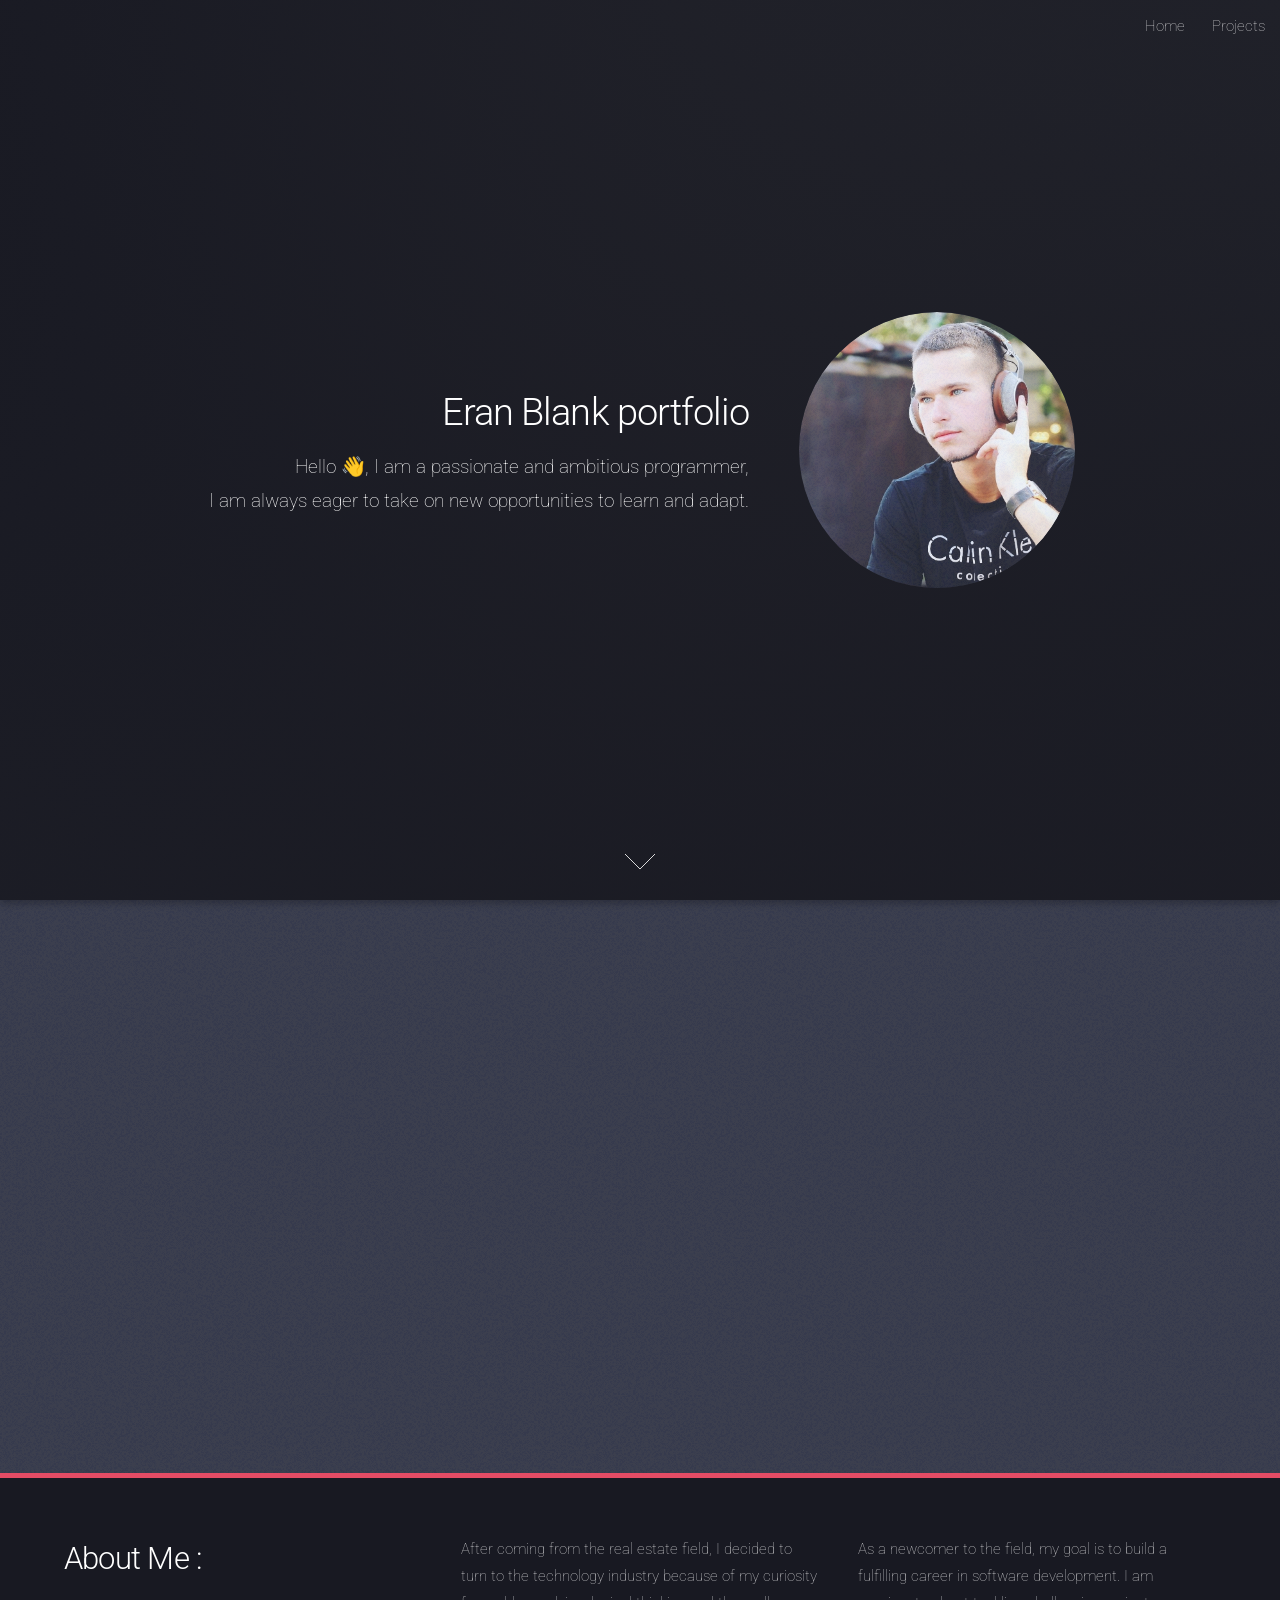
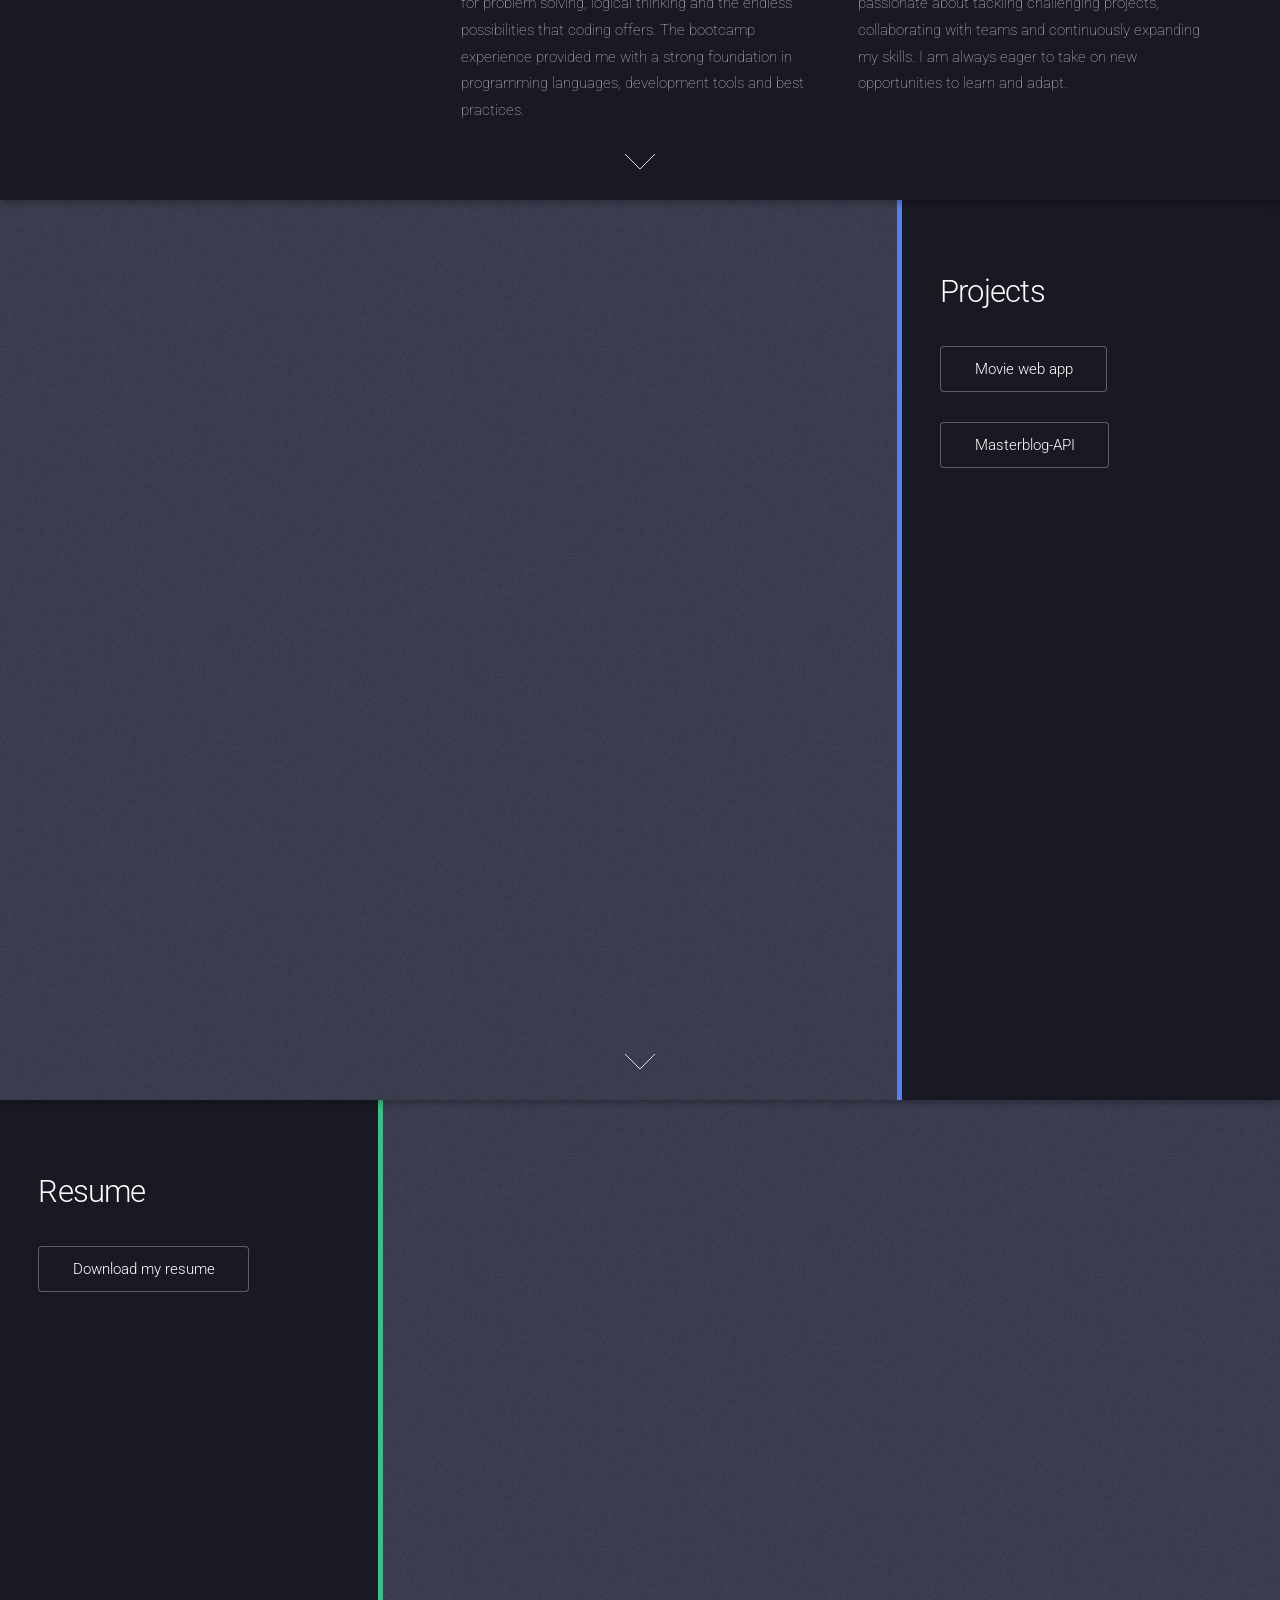
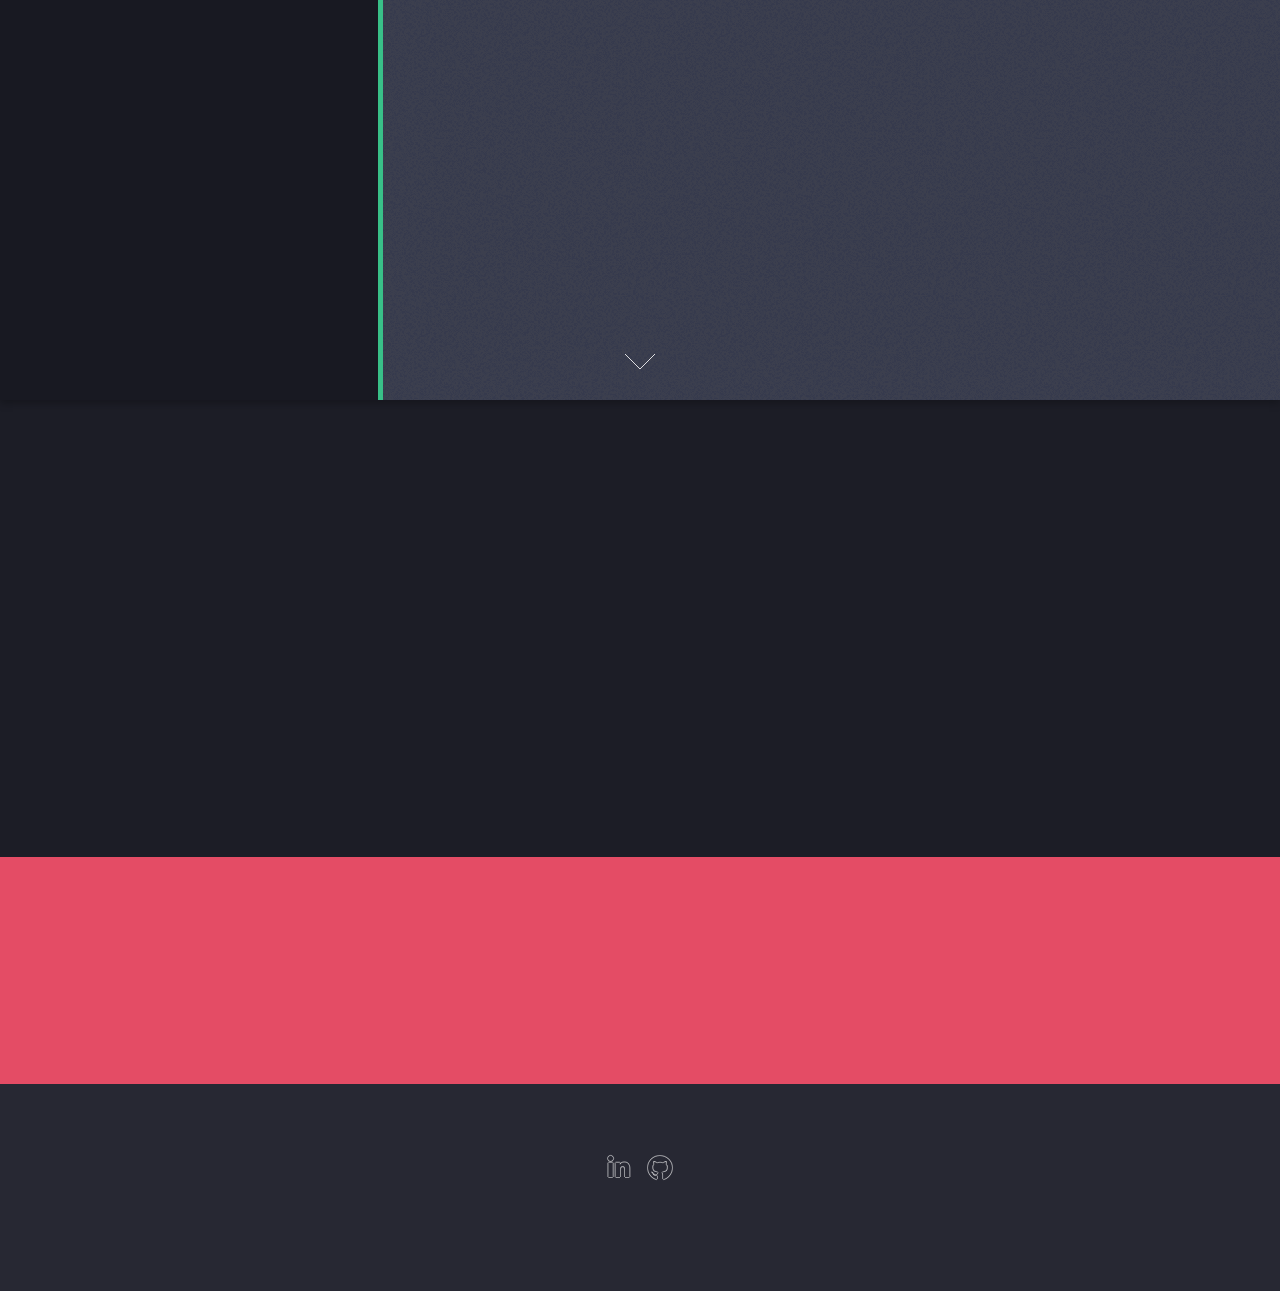
==== index.html @ afbcf6f0 "Update index.html" ====
<!DOCTYPE HTML>
<!--
	Landed by HTML5 UP
	html5up.net | @ajlkn
	Free for personal and commercial use under the CCA 3.0 license (html5up.net/license)
-->
<html>
	<head>
		<title>Eran blank portfolio</title>
		<meta charset="utf-8" />
		<meta name="viewport" content="width=device-width, initial-scale=1, user-scalable=no" />
		<link rel="stylesheet" href="assets/css/main.css" />
		<noscript><link rel="stylesheet" href="assets/css/noscript.css" /></noscript>
	</head>
	<body class="is-preload landing">
		<div id="page-wrapper">

			<!-- Header -->
				<header id="header">
					<nav id="nav">
						<ul>
							<li><a href="index.html">Home</a></li>
							<li>
								<a href="#">Projects</a>
								<ul>
									<li><a href="moviewebapp.html">Movie web app</a></li>
									<li><a href="masterblog-API.html">Masterblog-API</a></li>
								</ul>
							</li>
						</ul>
					</nav>
				</header>

			<!-- Banner -->
				<section id="banner">
					<div class="content">
						<header>
							<h2>Eran Blank portfolio</h2>
							<p>Hello 👋, I am a passionate and ambitious programmer,<br />
							 I am always eager to take on new opportunities to learn and adapt.</p>
						</header>
						<span class="image"><img src="images/pic01.jpg" alt="" /></span>
					</div>
					<a href="#one" class="goto-next scrolly">Next</a>
				</section>

			<!-- One -->
				<section id="one" class="spotlight style1 bottom">
					<span class="image fit main"><img src="images/pic02.jpg" alt="" /></span>
					<div class="content">
						<div class="container">
							<div class="row">
								<div class="col-4 col-12-medium">
									<header>
										<h2>About Me :</h2>
									</header>
								</div>
								<div class="col-4 col-12-medium">
									<p>After coming from the real estate field, I decided to turn to the technology industry because of my curiosity for problem solving, logical thinking and the endless possibilities that coding offers. The bootcamp experience provided me with a strong foundation in programming languages, development tools and best practices.</p>
								</div>
								<div class="col-4 col-12-medium">
									<p>As a newcomer to the field, my goal is to build a fulfilling career in software development. I am passionate about tackling challenging projects, collaborating with teams and continuously expanding my skills. I am always eager to take on new opportunities to learn and adapt.</p>
								</div>
							</div>
						</div>
					</div>
					<a href="#two" class="goto-next scrolly">Next</a>
				</section>

			<!-- Two -->
				<section id="two" class="spotlight style2 right">
					<span class="image fit main"><img src="images/pic03.jpg" alt="" /></span>
					<div class="content">
						<header>
							<h2>Projects</h2>
						</header>
						<ul class="actions">
							<li><a href="moviewebapp.html" class="button">Movie web app</a></li>
						</ul>
						<ul class="actions">
							<li><a href="masterblog-API.html" class="button">Masterblog-API</a></li>
						</ul>
					</div>
					<a href="#three" class="goto-next scrolly">Next</a>
				</section>

			<!-- Three -->
				<section id="three" class="spotlight style3 left">
					<span class="image fit main bottom"><img src="images/pic04.jpg" alt="" /></span>
					<div class="content">
						<header>
							<h2>Resume</h2>
						</header>
						<ul class="actions">
							<li><a href="backend_developer_resume.pdf" download="backend_developer_resume.pdf" class="button">Download my resume</a></li>
						</ul>
					</div>
					<a href="#four" class="goto-next scrolly">Next</a>
				</section>

			<!-- Four -->
				<section id="four" class="wrapper style1 special fade-up">
					<div class="container">
						<header class="major">
							<h2>Technologies & Tools</h2>
						</header>
						<div class="box alt">
							<div class="row gtr-uniform">
								<section class="col-4 col-6-medium col-12-xsmall">
									<span class="fa-brands fa-python fa-2xl"></span>
									<h3>Python</h3>
								</section>
								<section class="col-4 col-6-medium col-12-xsmall">
									<span class="fa-brands fa-html5 fa-2xl"></span>
									<h3>Html</h3>
								</section>
								<section class="col-4 col-6-medium col-12-xsmall">
									<span class="fa-brands fa-css3-alt fa-2xl"></span>
									<h3>Css</h3>
								</section>
								<section class="col-4 col-6-medium col-12-xsmall">
									<span class="fa-brands fa-square-js fa-2xl"></span>
									<h3>Java script</h3>
								</section>
								<section class="col-4 col-6-medium col-12-xsmall">
									<span class="fa-solid fa-database fa-2xl"></span>
									<h3>Sql</h3>
								</section>
								<section class="col-4 col-6-medium col-12-xsmall">
									<span class="fa-brands fa-github fa-2xl"></span>
									<h3>Version Control with Git</h3>
								</section>
							</div>
						</div>
					</div>
				</section>

			<!-- Five -->
				<section id="five" class="wrapper style2 special fade">
					<div class="container">
						<header>
							<h2>Education</h2>
							<p>Masterschool bootcamp: (January 2023 - November 2023) Software engineering course</p>
						</header>
					</div>
				</section>
			<footer id="footer">
					<ul class="icons">
						<li><a href="https://www.linkedin.com/in/eran-blank-50a998297/" class="icon brands alt fa-linkedin-in"><span class="label">LinkedIn</span></a></li>
						<li><a href="https://github.com/Eran533" class="icon brands alt fa-github"><span class="label">GitHub</span></a></li>
						</ul>
				</footer>
		</div>

		<!-- Scripts -->
			<script src="assets/js/jquery.min.js"></script>
			<script src="assets/js/jquery.scrolly.min.js"></script>
			<script src="assets/js/jquery.dropotron.min.js"></script>
			<script src="assets/js/jquery.scrollex.min.js"></script>
			<script src="assets/js/browser.min.js"></script>
			<script src="assets/js/breakpoints.min.js"></script>
			<script src="assets/js/util.js"></script>
			<script src="assets/js/main.js"></script>
			<script src="https://kit.fontawesome.com/e874866c00.js" crossorigin="anonymous"></script>
	</body>
</html>
---- assets/css/main.css ----
@import url("fontawesome-all.min.css");
@import url("https://fonts.googleapis.com/css?family=Roboto:100,300,100italic,300italic");

/*
	Landed by HTML5 UP
	html5up.net | @ajlkn
	Free for personal and commercial use under the CCA 3.0 license (html5up.net/license)
*/

html, body, div, span, applet, object,
iframe, h1, h2, h3, h4, h5, h6, p, blockquote,
pre, a, abbr, acronym, address, big, cite,
code, del, dfn, em, img, ins, kbd, q, s, samp,
small, strike, strong, sub, sup, tt, var, b,
u, i, center, dl, dt, dd, ol, ul, li, fieldset,
form, label, legend, table, caption, tbody,
tfoot, thead, tr, th, td, article, aside,
canvas, details, embed, figure, figcaption,
footer, header, hgroup, menu, nav, output, ruby,
section, summary, time, mark, audio, video {
	margin: 0;
	padding: 0;
	border: 0;
	font-size: 100%;
	font: inherit;
	vertical-align: baseline;}

article, aside, details, figcaption, figure,
footer, header, hgroup, menu, nav, section {
	display: block;}

body {
	line-height: 1;
}

ol, ul {
	list-style: none;
}

blockquote, q {
	quotes: none;
}

	blockquote:before, blockquote:after, q:before, q:after {
		content: '';
		content: none;
	}

table {
	border-collapse: collapse;
	border-spacing: 0;
}

body {
	-webkit-text-size-adjust: none;
}

mark {
	background-color: transparent;
	color: inherit;
}

input::-moz-focus-inner {
	border: 0;
	padding: 0;
}

input, select, textarea {
	-moz-appearance: none;
	-webkit-appearance: none;
	-ms-appearance: none;
	appearance: none;
}

/* Basic */

	html {
		box-sizing: border-box;
	}

	*, *:before, *:after {
		box-sizing: inherit;
	}

	html, body {
		background: #1c1d26;
	}

	body.is-preload *, body.is-preload *:before, body.is-preload *:after {
		-moz-animation: none !important;
		-webkit-animation: none !important;
		-ms-animation: none !important;
		animation: none !important;
		-moz-transition: none !important;
		-webkit-transition: none !important;
		-ms-transition: none !important;
		transition: none !important;
	}

	body, input, select, textarea {
		color: rgba(255, 255, 255, 0.75);
		font-family: "Roboto", Helvetica, sans-serif;
		font-size: 15pt;
		font-weight: 100;
		line-height: 1.75em;
	}

	a {
		-moz-transition: border-color 0.2s ease-in-out, color 0.2s ease-in-out;
		-webkit-transition: border-color 0.2s ease-in-out, color 0.2s ease-in-out;
		-ms-transition: border-color 0.2s ease-in-out, color 0.2s ease-in-out;
		transition: border-color 0.2s ease-in-out, color 0.2s ease-in-out;
		border-bottom: dotted 1px;
		color: #e44c65;
		text-decoration: none;
	}

		a:hover {
			color: #e44c65 !important;
			border-bottom-color: transparent;
		}

	strong, b {
		color: #ffffff;
		font-weight: 300;
	}

	em, i {
		font-style: italic;
	}

	p {
		margin: 0 0 2em 0;
	}

	h1, h2, h3, h4, h5, h6 {
		color: #ffffff;
		font-weight: 300;
		line-height: 1em;
		margin: 0 0 1em 0;
	}

		h1 a, h2 a, h3 a, h4 a, h5 a, h6 a {
			color: inherit;
			border: 0;
		}

	h2 {
		font-size: 2em;
		line-height: 1.5em;
		letter-spacing: -0.025em;
	}

	h3 {
		font-size: 1.35em;
		line-height: 1.5em;
	}

	h4 {
		font-size: 1.1em;
		line-height: 1.5em;
	}

	h5 {
		font-size: 0.9em;
		line-height: 1.5em;
	}

	h6 {
		font-size: 0.7em;
		line-height: 1.5em;
	}

	sub {
		font-size: 0.8em;
		position: relative;
		top: 0.5em;
	}

	sup {
		font-size: 0.8em;
		position: relative;
		top: -0.5em;
	}

	hr {
		border: 0;
		border-bottom: solid 1px rgba(255, 255, 255, 0.3);
		margin: 3em 0;
	}

		hr.major {
			margin: 4em 0;
		}

	blockquote {
		border-left: solid 4px rgba(255, 255, 255, 0.3);
		font-style: italic;
		margin: 0 0 2em 0;
		padding: 0.5em 0 0.5em 2em;
	}

	code {
		background: rgba(255, 255, 255, 0.075);
		border-radius: 4px;
		font-family: "Courier New", monospace;
		font-size: 0.9em;
		margin: 0 0.25em;
		padding: 0.25em 0.65em;
	}

	pre {
		-webkit-overflow-scrolling: touch;
		font-family: "Courier New", monospace;
		font-size: 0.9em;
		margin: 0 0 2em 0;
	}

		pre code {
			display: block;
			line-height: 1.75em;
			padding: 1em 1.5em;
			overflow-x: auto;
		}

	.align-left {
		text-align: left;
	}

	.align-center {
		text-align: center;
	}

	.align-right {
		text-align: right;
	}

/* Loader */

	@-moz-keyframes spinner-show {
		0% {
			opacity: 0;
		}

		100% {
			opacity: 1;
		}
	}

	@-webkit-keyframes spinner-show {
		0% {
			opacity: 0;
		}

		100% {
			opacity: 1;
		}
	}

	@-ms-keyframes spinner-show {
		0% {
			opacity: 0;
		}

		100% {
			opacity: 1;
		}
	}

	@keyframes spinner-show {
		0% {
			opacity: 0;
		}

		100% {
			opacity: 1;
		}
	}

	@-moz-keyframes spinner-hide {
		0% {
			color: rgba(255, 255, 255, 0.15);
			z-index: 100001;
			-moz-transform: scale(1) rotate(0deg);
			-webkit-transform: scale(1) rotate(0deg);
			-ms-transform: scale(1) rotate(0deg);
			transform: scale(1) rotate(0deg);
		}

		99% {
			color: #1c1d26;
			z-index: 100001;
			-moz-transform: scale(0.5) rotate(360deg);
			-webkit-transform: scale(0.5) rotate(360deg);
			-ms-transform: scale(0.5) rotate(360deg);
			transform: scale(0.5) rotate(360deg);
		}

		100% {
			color: #1c1d26;
			z-index: -1;
			-moz-transform: scale(0.5) rotate(360deg);
			-webkit-transform: scale(0.5) rotate(360deg);
			-ms-transform: scale(0.5) rotate(360deg);
			transform: scale(0.5) rotate(360deg);
		}
	}

	@-webkit-keyframes spinner-hide {
		0% {
			color: rgba(255, 255, 255, 0.15);
			z-index: 100001;
			-moz-transform: scale(1) rotate(0deg);
			-webkit-transform: scale(1) rotate(0deg);
			-ms-transform: scale(1) rotate(0deg);
			transform: scale(1) rotate(0deg);
		}

		99% {
			color: #1c1d26;
			z-index: 100001;
			-moz-transform: scale(0.5) rotate(360deg);
			-webkit-transform: scale(0.5) rotate(360deg);
			-ms-transform: scale(0.5) rotate(360deg);
			transform: scale(0.5) rotate(360deg);
		}

		100% {
			color: #1c1d26;
			z-index: -1;
			-moz-transform: scale(0.5) rotate(360deg);
			-webkit-transform: scale(0.5) rotate(360deg);
			-ms-transform: scale(0.5) rotate(360deg);
			transform: scale(0.5) rotate(360deg);
		}
	}

	@-ms-keyframes spinner-hide {
		0% {
			color: rgba(255, 255, 255, 0.15);
			z-index: 100001;
			-moz-transform: scale(1) rotate(0deg);
			-webkit-transform: scale(1) rotate(0deg);
			-ms-transform: scale(1) rotate(0deg);
			transform: scale(1) rotate(0deg);
		}

		99% {
			color: #1c1d26;
			z-index: 100001;
			-moz-transform: scale(0.5) rotate(360deg);
			-webkit-transform: scale(0.5) rotate(360deg);
			-ms-transform: scale(0.5) rotate(360deg);
			transform: scale(0.5) rotate(360deg);
		}

		100% {
			color: #1c1d26;
			z-index: -1;
			-moz-transform: scale(0.5) rotate(360deg);
			-webkit-transform: scale(0.5) rotate(360deg);
			-ms-transform: scale(0.5) rotate(360deg);
			transform: scale(0.5) rotate(360deg);
		}
	}

	@keyframes spinner-hide {
		0% {
			color: rgba(255, 255, 255, 0.15);
			z-index: 100001;
			-moz-transform: scale(1) rotate(0deg);
			-webkit-transform: scale(1) rotate(0deg);
			-ms-transform: scale(1) rotate(0deg);
			transform: scale(1) rotate(0deg);
		}

		99% {
			color: #1c1d26;
			z-index: 100001;
			-moz-transform: scale(0.5) rotate(360deg);
			-webkit-transform: scale(0.5) rotate(360deg);
			-ms-transform: scale(0.5) rotate(360deg);
			transform: scale(0.5) rotate(360deg);
		}

		100% {
			color: #1c1d26;
			z-index: -1;
			-moz-transform: scale(0.5) rotate(360deg);
			-webkit-transform: scale(0.5) rotate(360deg);
			-ms-transform: scale(0.5) rotate(360deg);
			transform: scale(0.5) rotate(360deg);
		}
	}

	@-moz-keyframes spinner-rotate {
		0% {
			-moz-transform: scale(1) rotate(0deg);
			-webkit-transform: scale(1) rotate(0deg);
			-ms-transform: scale(1) rotate(0deg);
			transform: scale(1) rotate(0deg);
		}

		100% {
			-moz-transform: scale(1) rotate(360deg);
			-webkit-transform: scale(1) rotate(360deg);
			-ms-transform: scale(1) rotate(360deg);
			transform: scale(1) rotate(360deg);
		}
	}

	@-webkit-keyframes spinner-rotate {
		0% {
			-moz-transform: scale(1) rotate(0deg);
			-webkit-transform: scale(1) rotate(0deg);
			-ms-transform: scale(1) rotate(0deg);
			transform: scale(1) rotate(0deg);
		}

		100% {
			-moz-transform: scale(1) rotate(360deg);
			-webkit-transform: scale(1) rotate(360deg);
			-ms-transform: scale(1) rotate(360deg);
			transform: scale(1) rotate(360deg);
		}
	}

	@-ms-keyframes spinner-rotate {
		0% {
			-moz-transform: scale(1) rotate(0deg);
			-webkit-transform: scale(1) rotate(0deg);
			-ms-transform: scale(1) rotate(0deg);
			transform: scale(1) rotate(0deg);
		}

		100% {
			-moz-transform: scale(1) rotate(360deg);
			-webkit-transform: scale(1) rotate(360deg);
			-ms-transform: scale(1) rotate(360deg);
			transform: scale(1) rotate(360deg);
		}
	}

	@keyframes spinner-rotate {
		0% {
			-moz-transform: scale(1) rotate(0deg);
			-webkit-transform: scale(1) rotate(0deg);
			-ms-transform: scale(1) rotate(0deg);
			transform: scale(1) rotate(0deg);
		}

		100% {
			-moz-transform: scale(1) rotate(360deg);
			-webkit-transform: scale(1) rotate(360deg);
			-ms-transform: scale(1) rotate(360deg);
			transform: scale(1) rotate(360deg);
		}
	}

	@-moz-keyframes overlay-hide {
		0% {
			opacity: 1;
			z-index: 100000;
		}

		15% {
			opacity: 1;
			z-index: 100000;
		}

		99% {
			opacity: 0;
			z-index: 100000;
		}

		100% {
			opacity: 0;
			z-index: -1;
		}
	}

	@-webkit-keyframes overlay-hide {
		0% {
			opacity: 1;
			z-index: 100000;
		}

		15% {
			opacity: 1;
			z-index: 100000;
		}

		99% {
			opacity: 0;
			z-index: 100000;
		}

		100% {
			opacity: 0;
			z-index: -1;
		}
	}

	@-ms-keyframes overlay-hide {
		0% {
			opacity: 1;
			z-index: 100000;
		}

		15% {
			opacity: 1;
			z-index: 100000;
		}

		99% {
			opacity: 0;
			z-index: 100000;
		}

		100% {
			opacity: 0;
			z-index: -1;
		}
	}

	@keyframes overlay-hide {
		0% {
			opacity: 1;
			z-index: 100000;
		}

		15% {
			opacity: 1;
			z-index: 100000;
		}

		99% {
			opacity: 0;
			z-index: 100000;
		}

		100% {
			opacity: 0;
			z-index: -1;
		}
	}

	body.landing {
		text-decoration: none;
	}

		body.landing:before {
			-moz-osx-font-smoothing: grayscale;
			-webkit-font-smoothing: antialiased;
			display: inline-block;
			font-style: normal;
			font-variant: normal;
			text-rendering: auto;
			line-height: 1;
			text-transform: none !important;
			font-family: 'Font Awesome 5 Free';
			font-weight: 900;
		}

		body.landing:before {
			-moz-animation: spinner-show 1.5s 1 0.25s ease forwards, spinner-hide 0.25s ease-in-out forwards !important;
			-webkit-animation: spinner-show 1.5s 1 0.25s ease forwards, spinner-hide 0.25s ease-in-out forwards !important;
			-ms-animation: spinner-show 1.5s 1 0.25s ease forwards, spinner-hide 0.25s ease-in-out forwards !important;
			animation: spinner-show 1.5s 1 0.25s ease forwards, spinner-hide 0.25s ease-in-out forwards !important;
			-moz-transform-origin: 50% 50%;
			-webkit-transform-origin: 50% 50%;
			-ms-transform-origin: 50% 50%;
			transform-origin: 50% 50%;
			color: rgba(255, 255, 255, 0.15);
			content: '\f1ce';
			cursor: default;
			display: block;
			font-size: 2em;
			height: 2em;
			left: 50%;
			line-height: 2em;
			margin: -1em 0 0 -1em;
			opacity: 0;
			position: fixed;
			text-align: center;
			top: 50%;
			width: 2em;
			z-index: -1;
		}

		body.landing:after {
			-moz-animation: overlay-hide 1.5s ease-in forwards !important;
			-webkit-animation: overlay-hide 1.5s ease-in forwards !important;
			-ms-animation: overlay-hide 1.5s ease-in forwards !important;
			animation: overlay-hide 1.5s ease-in forwards !important;
			background: #1c1d26;
			content: '';
			display: block;
			height: 100%;
			left: 0;
			opacity: 0;
			position: fixed;
			top: 0;
			width: 100%;
			z-index: -1;
		}

		body.landing.is-preload:before {
			-moz-animation: spinner-show 1.5s 1 0.25s ease forwards, spinner-rotate 0.75s infinite linear !important;
			-webkit-animation: spinner-show 1.5s 1 0.25s ease forwards, spinner-rotate 0.75s infinite linear !important;
			-ms-animation: spinner-show 1.5s 1 0.25s ease forwards, spinner-rotate 0.75s infinite linear !important;
			animation: spinner-show 1.5s 1 0.25s ease forwards, spinner-rotate 0.75s infinite linear !important;
			z-index: 100001;
		}

		body.landing.is-preload:after {
			-moz-animation: none !important;
			-webkit-animation: none !important;
			-ms-animation: none !important;
			animation: none !important;
			opacity: 1;
			z-index: 100000;
		}

	@media (-webkit-min-device-pixel-ratio: 2) {

		body.landing:before {
			line-height: 2.025em;
		}

	}

/* Container */

	.container {
		margin: 0 auto;
		max-width: calc(100% - 4em);
		width: 70em;
	}

		.container.xsmall {
			width: 17.5em;
		}

		.container.small {
			width: 35em;
		}

		.container.medium {
			width: 52.5em;
		}

		.container.large {
			width: 87.5em;
		}

		.container.xlarge {
			width: 105em;
		}

		.container.max {
			width: 100%;
		}

		@media screen and (max-width: 1280px) {

			.container {
				width: 90%;
				max-width: 100%;
			}

		}

		@media screen and (max-width: 980px) {

			.container {
				width: 100% !important;
			}

		}

/* Row */

	.row {
		display: flex;
		flex-wrap: wrap;
		box-sizing: border-box;
		align-items: stretch;
	}

		.row > * {
			box-sizing: border-box;
		}

		.row.gtr-uniform > * > :last-child {
			margin-bottom: 0;
		}

		.row.aln-left {
			justify-content: flex-start;
		}

		.row.aln-center {
			justify-content: center;
		}

		.row.aln-right {
			justify-content: flex-end;
		}

		.row.aln-top {
			align-items: flex-start;
		}

		.row.aln-middle {
			align-items: center;
		}

		.row.aln-bottom {
			align-items: flex-end;
		}

		.row > .imp {
			order: -1;
		}

		.row > .col-1 {
			width: 8.33333%;
		}

		.row > .off-1 {
			margin-left: 8.33333%;
		}

		.row > .col-2 {
			width: 16.66667%;
		}

		.row > .off-2 {
			margin-left: 16.66667%;
		}

		.row > .col-3 {
			width: 25%;
		}

		.row > .off-3 {
			margin-left: 25%;
		}

		.row > .col-4 {
			width: 33.33333%;
		}

		.row > .off-4 {
			margin-left: 33.33333%;
		}

		.row > .col-5 {
			width: 41.66667%;
		}

		.row > .off-5 {
			margin-left: 41.66667%;
		}

		.row > .col-6 {
			width: 50%;
		}

		.row > .off-6 {
			margin-left: 50%;
		}

		.row > .col-7 {
			width: 58.33333%;
		}

		.row > .off-7 {
			margin-left: 58.33333%;
		}

		.row > .col-8 {
			width: 66.66667%;
		}

		.row > .off-8 {
			margin-left: 66.66667%;
		}

		.row > .col-9 {
			width: 75%;
		}

		.row > .off-9 {
			margin-left: 75%;
		}

		.row > .col-10 {
			width: 83.33333%;
		}

		.row > .off-10 {
			margin-left: 83.33333%;
		}

		.row > .col-11 {
			width: 91.66667%;
		}

		.row > .off-11 {
			margin-left: 91.66667%;
		}

		.row > .col-12 {
			width: 100%;
		}

		.row > .off-12 {
			margin-left: 100%;
		}

		.row.gtr-0 {
			margin-top: 0;
			margin-left: 0em;
		}

			.row.gtr-0 > * {
				padding: 0 0 0 0em;
			}

			.row.gtr-0.gtr-uniform {
				margin-top: 0em;
			}

				.row.gtr-0.gtr-uniform > * {
					padding-top: 0em;
				}

		.row.gtr-25 {
			margin-top: 0;
			margin-left: -0.625em;
		}

			.row.gtr-25 > * {
				padding: 0 0 0 0.625em;
			}

			.row.gtr-25.gtr-uniform {
				margin-top: -0.625em;
			}

				.row.gtr-25.gtr-uniform > * {
					padding-top: 0.625em;
				}

		.row.gtr-50 {
			margin-top: 0;
			margin-left: -1.25em;
		}

			.row.gtr-50 > * {
				padding: 0 0 0 1.25em;
			}

			.row.gtr-50.gtr-uniform {
				margin-top: -1.25em;
			}

				.row.gtr-50.gtr-uniform > * {
					padding-top: 1.25em;
				}

		.row {
			margin-top: 0;
			margin-left: -2.5em;
		}

			.row > * {
				padding: 0 0 0 2.5em;
			}

			.row.gtr-uniform {
				margin-top: -2.5em;
			}

				.row.gtr-uniform > * {
					padding-top: 2.5em;
				}

		.row.gtr-150 {
			margin-top: 0;
			margin-left: -3.75em;
		}

			.row.gtr-150 > * {
				padding: 0 0 0 3.75em;
			}

			.row.gtr-150.gtr-uniform {
				margin-top: -3.75em;
			}

				.row.gtr-150.gtr-uniform > * {
					padding-top: 3.75em;
				}

		.row.gtr-200 {
			margin-top: 0;
			margin-left: -5em;
		}

			.row.gtr-200 > * {
				padding: 0 0 0 5em;
			}

			.row.gtr-200.gtr-uniform {
				margin-top: -5em;
			}

				.row.gtr-200.gtr-uniform > * {
					padding-top: 5em;
				}

		@media screen and (max-width: 1680px) {

			.row {
				display: flex;
				flex-wrap: wrap;
				box-sizing: border-box;
				align-items: stretch;
			}

				.row > * {
					box-sizing: border-box;
				}

				.row.gtr-uniform > * > :last-child {
					margin-bottom: 0;
				}

				.row.aln-left {
					justify-content: flex-start;
				}

				.row.aln-center {
					justify-content: center;
				}

				.row.aln-right {
					justify-content: flex-end;
				}

				.row.aln-top {
					align-items: flex-start;
				}

				.row.aln-middle {
					align-items: center;
				}

				.row.aln-bottom {
					align-items: flex-end;
				}

				.row > .imp-xlarge {
					order: -1;
				}

				.row > .col-1-xlarge {
					width: 8.33333%;
				}

				.row > .off-1-xlarge {
					margin-left: 8.33333%;
				}

				.row > .col-2-xlarge {
					width: 16.66667%;
				}

				.row > .off-2-xlarge {
					margin-left: 16.66667%;
				}

				.row > .col-3-xlarge {
					width: 25%;
				}

				.row > .off-3-xlarge {
					margin-left: 25%;
				}

				.row > .col-4-xlarge {
					width: 33.33333%;
				}

				.row > .off-4-xlarge {
					margin-left: 33.33333%;
				}

				.row > .col-5-xlarge {
					width: 41.66667%;
				}

				.row > .off-5-xlarge {
					margin-left: 41.66667%;
				}

				.row > .col-6-xlarge {
					width: 50%;
				}

				.row > .off-6-xlarge {
					margin-left: 50%;
				}

				.row > .col-7-xlarge {
					width: 58.33333%;
				}

				.row > .off-7-xlarge {
					margin-left: 58.33333%;
				}

				.row > .col-8-xlarge {
					width: 66.66667%;
				}

				.row > .off-8-xlarge {
					margin-left: 66.66667%;
				}

				.row > .col-9-xlarge {
					width: 75%;
				}

				.row > .off-9-xlarge {
					margin-left: 75%;
				}

				.row > .col-10-xlarge {
					width: 83.33333%;
				}

				.row > .off-10-xlarge {
					margin-left: 83.33333%;
				}

				.row > .col-11-xlarge {
					width: 91.66667%;
				}

				.row > .off-11-xlarge {
					margin-left: 91.66667%;
				}

				.row > .col-12-xlarge {
					width: 100%;
				}

				.row > .off-12-xlarge {
					margin-left: 100%;
				}

				.row.gtr-0 {
					margin-top: 0;
					margin-left: 0em;
				}

					.row.gtr-0 > * {
						padding: 0 0 0 0em;
					}

					.row.gtr-0.gtr-uniform {
						margin-top: 0em;
					}

						.row.gtr-0.gtr-uniform > * {
							padding-top: 0em;
						}

				.row.gtr-25 {
					margin-top: 0;
					margin-left: -0.625em;
				}

					.row.gtr-25 > * {
						padding: 0 0 0 0.625em;
					}

					.row.gtr-25.gtr-uniform {
						margin-top: -0.625em;
					}

						.row.gtr-25.gtr-uniform > * {
							padding-top: 0.625em;
						}

				.row.gtr-50 {
					margin-top: 0;
					margin-left: -1.25em;
				}

					.row.gtr-50 > * {
						padding: 0 0 0 1.25em;
					}

					.row.gtr-50.gtr-uniform {
						margin-top: -1.25em;
					}

						.row.gtr-50.gtr-uniform > * {
							padding-top: 1.25em;
						}

				.row {
					margin-top: 0;
					margin-left: -2.5em;
				}

					.row > * {
						padding: 0 0 0 2.5em;
					}

					.row.gtr-uniform {
						margin-top: -2.5em;
					}

						.row.gtr-uniform > * {
							padding-top: 2.5em;
						}

				.row.gtr-150 {
					margin-top: 0;
					margin-left: -3.75em;
				}

					.row.gtr-150 > * {
						padding: 0 0 0 3.75em;
					}

					.row.gtr-150.gtr-uniform {
						margin-top: -3.75em;
					}

						.row.gtr-150.gtr-uniform > * {
							padding-top: 3.75em;
						}

				.row.gtr-200 {
					margin-top: 0;
					margin-left: -5em;
				}

					.row.gtr-200 > * {
						padding: 0 0 0 5em;
					}

					.row.gtr-200.gtr-uniform {
						margin-top: -5em;
					}

						.row.gtr-200.gtr-uniform > * {
							padding-top: 5em;
						}

		}

		@media screen and (max-width: 1280px) {

			.row {
				display: flex;
				flex-wrap: wrap;
				box-sizing: border-box;
				align-items: stretch;
			}

				.row > * {
					box-sizing: border-box;
				}

				.row.gtr-uniform > * > :last-child {
					margin-bottom: 0;
				}

				.row.aln-left {
					justify-content: flex-start;
				}

				.row.aln-center {
					justify-content: center;
				}

				.row.aln-right {
					justify-content: flex-end;
				}

				.row.aln-top {
					align-items: flex-start;
				}

				.row.aln-middle {
					align-items: center;
				}

				.row.aln-bottom {
					align-items: flex-end;
				}

				.row > .imp-large {
					order: -1;
				}

				.row > .col-1-large {
					width: 8.33333%;
				}

				.row > .off-1-large {
					margin-left: 8.33333%;
				}

				.row > .col-2-large {
					width: 16.66667%;
				}

				.row > .off-2-large {
					margin-left: 16.66667%;
				}

				.row > .col-3-large {
					width: 25%;
				}

				.row > .off-3-large {
					margin-left: 25%;
				}

				.row > .col-4-large {
					width: 33.33333%;
				}

				.row > .off-4-large {
					margin-left: 33.33333%;
				}

				.row > .col-5-large {
					width: 41.66667%;
				}

				.row > .off-5-large {
					margin-left: 41.66667%;
				}

				.row > .col-6-large {
					width: 50%;
				}

				.row > .off-6-large {
					margin-left: 50%;
				}

				.row > .col-7-large {
					width: 58.33333%;
				}

				.row > .off-7-large {
					margin-left: 58.33333%;
				}

				.row > .col-8-large {
					width: 66.66667%;
				}

				.row > .off-8-large {
					margin-left: 66.66667%;
				}

				.row > .col-9-large {
					width: 75%;
				}

				.row > .off-9-large {
					margin-left: 75%;
				}

				.row > .col-10-large {
					width: 83.33333%;
				}

				.row > .off-10-large {
					margin-left: 83.33333%;
				}

				.row > .col-11-large {
					width: 91.66667%;
				}

				.row > .off-11-large {
					margin-left: 91.66667%;
				}

				.row > .col-12-large {
					width: 100%;
				}

				.row > .off-12-large {
					margin-left: 100%;
				}

				.row.gtr-0 {
					margin-top: 0;
					margin-left: 0em;
				}

					.row.gtr-0 > * {
						padding: 0 0 0 0em;
					}

					.row.gtr-0.gtr-uniform {
						margin-top: 0em;
					}

						.row.gtr-0.gtr-uniform > * {
							padding-top: 0em;
						}

				.row.gtr-25 {
					margin-top: 0;
					margin-left: -0.625em;
				}

					.row.gtr-25 > * {
						padding: 0 0 0 0.625em;
					}

					.row.gtr-25.gtr-uniform {
						margin-top: -0.625em;
					}

						.row.gtr-25.gtr-uniform > * {
							padding-top: 0.625em;
						}

				.row.gtr-50 {
					margin-top: 0;
					margin-left: -1.25em;
				}

					.row.gtr-50 > * {
						padding: 0 0 0 1.25em;
					}

					.row.gtr-50.gtr-uniform {
						margin-top: -1.25em;
					}

						.row.gtr-50.gtr-uniform > * {
							padding-top: 1.25em;
						}

				.row {
					margin-top: 0;
					margin-left: -2.5em;
				}

					.row > * {
						padding: 0 0 0 2.5em;
					}

					.row.gtr-uniform {
						margin-top: -2.5em;
					}

						.row.gtr-uniform > * {
							padding-top: 2.5em;
						}

				.row.gtr-150 {
					margin-top: 0;
					margin-left: -3.75em;
				}

					.row.gtr-150 > * {
						padding: 0 0 0 3.75em;
					}

					.row.gtr-150.gtr-uniform {
						margin-top: -3.75em;
					}

						.row.gtr-150.gtr-uniform > * {
							padding-top: 3.75em;
						}

				.row.gtr-200 {
					margin-top: 0;
					margin-left: -5em;
				}

					.row.gtr-200 > * {
						padding: 0 0 0 5em;
					}

					.row.gtr-200.gtr-uniform {
						margin-top: -5em;
					}

						.row.gtr-200.gtr-uniform > * {
							padding-top: 5em;
						}

		}

		@media screen and (max-width: 980px) {

			.row {
				display: flex;
				flex-wrap: wrap;
				box-sizing: border-box;
				align-items: stretch;
			}

				.row > * {
					box-sizing: border-box;
				}

				.row.gtr-uniform > * > :last-child {
					margin-bottom: 0;
				}

				.row.aln-left {
					justify-content: flex-start;
				}

				.row.aln-center {
					justify-content: center;
				}

				.row.aln-right {
					justify-content: flex-end;
				}

				.row.aln-top {
					align-items: flex-start;
				}

				.row.aln-middle {
					align-items: center;
				}

				.row.aln-bottom {
					align-items: flex-end;
				}

				.row > .imp-medium {
					order: -1;
				}

				.row > .col-1-medium {
					width: 8.33333%;
				}

				.row > .off-1-medium {
					margin-left: 8.33333%;
				}

				.row > .col-2-medium {
					width: 16.66667%;
				}

				.row > .off-2-medium {
					margin-left: 16.66667%;
				}

				.row > .col-3-medium {
					width: 25%;
				}

				.row > .off-3-medium {
					margin-left: 25%;
				}

				.row > .col-4-medium {
					width: 33.33333%;
				}

				.row > .off-4-medium {
					margin-left: 33.33333%;
				}

				.row > .col-5-medium {
					width: 41.66667%;
				}

				.row > .off-5-medium {
					margin-left: 41.66667%;
				}

				.row > .col-6-medium {
					width: 50%;
				}

				.row > .off-6-medium {
					margin-left: 50%;
				}

				.row > .col-7-medium {
					width: 58.33333%;
				}

				.row > .off-7-medium {
					margin-left: 58.33333%;
				}

				.row > .col-8-medium {
					width: 66.66667%;
				}

				.row > .off-8-medium {
					margin-left: 66.66667%;
				}

				.row > .col-9-medium {
					width: 75%;
				}

				.row > .off-9-medium {
					margin-left: 75%;
				}

				.row > .col-10-medium {
					width: 83.33333%;
				}

				.row > .off-10-medium {
					margin-left: 83.33333%;
				}

				.row > .col-11-medium {
					width: 91.66667%;
				}

				.row > .off-11-medium {
					margin-left: 91.66667%;
				}

				.row > .col-12-medium {
					width: 100%;
				}

				.row > .off-12-medium {
					margin-left: 100%;
				}

				.row.gtr-0 {
					margin-top: 0;
					margin-left: 0em;
				}

					.row.gtr-0 > * {
						padding: 0 0 0 0em;
					}

					.row.gtr-0.gtr-uniform {
						margin-top: 0em;
					}

						.row.gtr-0.gtr-uniform > * {
							padding-top: 0em;
						}

				.row.gtr-25 {
					margin-top: 0;
					margin-left: -0.625em;
				}

					.row.gtr-25 > * {
						padding: 0 0 0 0.625em;
					}

					.row.gtr-25.gtr-uniform {
						margin-top: -0.625em;
					}

						.row.gtr-25.gtr-uniform > * {
							padding-top: 0.625em;
						}

				.row.gtr-50 {
					margin-top: 0;
					margin-left: -1.25em;
				}

					.row.gtr-50 > * {
						padding: 0 0 0 1.25em;
					}

					.row.gtr-50.gtr-uniform {
						margin-top: -1.25em;
					}

						.row.gtr-50.gtr-uniform > * {
							padding-top: 1.25em;
						}

				.row {
					margin-top: 0;
					margin-left: -2.5em;
				}

					.row > * {
						padding: 0 0 0 2.5em;
					}

					.row.gtr-uniform {
						margin-top: -2.5em;
					}

						.row.gtr-uniform > * {
							padding-top: 2.5em;
						}

				.row.gtr-150 {
					margin-top: 0;
					margin-left: -3.75em;
				}

					.row.gtr-150 > * {
						padding: 0 0 0 3.75em;
					}

					.row.gtr-150.gtr-uniform {
						margin-top: -3.75em;
					}

						.row.gtr-150.gtr-uniform > * {
							padding-top: 3.75em;
						}

				.row.gtr-200 {
					margin-top: 0;
					margin-left: -5em;
				}

					.row.gtr-200 > * {
						padding: 0 0 0 5em;
					}

					.row.gtr-200.gtr-uniform {
						margin-top: -5em;
					}

						.row.gtr-200.gtr-uniform > * {
							padding-top: 5em;
						}

		}

		@media screen and (max-width: 736px) {

			.row {
				display: flex;
				flex-wrap: wrap;
				box-sizing: border-box;
				align-items: stretch;
			}

				.row > * {
					box-sizing: border-box;
				}

				.row.gtr-uniform > * > :last-child {
					margin-bottom: 0;
				}

				.row.aln-left {
					justify-content: flex-start;
				}

				.row.aln-center {
					justify-content: center;
				}

				.row.aln-right {
					justify-content: flex-end;
				}

				.row.aln-top {
					align-items: flex-start;
				}

				.row.aln-middle {
					align-items: center;
				}

				.row.aln-bottom {
					align-items: flex-end;
				}

				.row > .imp-small {
					order: -1;
				}

				.row > .col-1-small {
					width: 8.33333%;
				}

				.row > .off-1-small {
					margin-left: 8.33333%;
				}

				.row > .col-2-small {
					width: 16.66667%;
				}

				.row > .off-2-small {
					margin-left: 16.66667%;
				}

				.row > .col-3-small {
					width: 25%;
				}

				.row > .off-3-small {
					margin-left: 25%;
				}

				.row > .col-4-small {
					width: 33.33333%;
				}

				.row > .off-4-small {
					margin-left: 33.33333%;
				}

				.row > .col-5-small {
					width: 41.66667%;
				}

				.row > .off-5-small {
					margin-left: 41.66667%;
				}

				.row > .col-6-small {
					width: 50%;
				}

				.row > .off-6-small {
					margin-left: 50%;
				}

				.row > .col-7-small {
					width: 58.33333%;
				}

				.row > .off-7-small {
					margin-left: 58.33333%;
				}

				.row > .col-8-small {
					width: 66.66667%;
				}

				.row > .off-8-small {
					margin-left: 66.66667%;
				}

				.row > .col-9-small {
					width: 75%;
				}

				.row > .off-9-small {
					margin-left: 75%;
				}

				.row > .col-10-small {
					width: 83.33333%;
				}

				.row > .off-10-small {
					margin-left: 83.33333%;
				}

				.row > .col-11-small {
					width: 91.66667%;
				}

				.row > .off-11-small {
					margin-left: 91.66667%;
				}

				.row > .col-12-small {
					width: 100%;
				}

				.row > .off-12-small {
					margin-left: 100%;
				}

				.row.gtr-0 {
					margin-top: 0;
					margin-left: 0em;
				}

					.row.gtr-0 > * {
						padding: 0 0 0 0em;
					}

					.row.gtr-0.gtr-uniform {
						margin-top: 0em;
					}

						.row.gtr-0.gtr-uniform > * {
							padding-top: 0em;
						}

				.row.gtr-25 {
					margin-top: 0;
					margin-left: -0.625em;
				}

					.row.gtr-25 > * {
						padding: 0 0 0 0.625em;
					}

					.row.gtr-25.gtr-uniform {
						margin-top: -0.625em;
					}

						.row.gtr-25.gtr-uniform > * {
							padding-top: 0.625em;
						}

				.row.gtr-50 {
					margin-top: 0;
					margin-left: -1.25em;
				}

					.row.gtr-50 > * {
						padding: 0 0 0 1.25em;
					}

					.row.gtr-50.gtr-uniform {
						margin-top: -1.25em;
					}

						.row.gtr-50.gtr-uniform > * {
							padding-top: 1.25em;
						}

				.row {
					margin-top: 0;
					margin-left: -2.5em;
				}

					.row > * {
						padding: 0 0 0 2.5em;
					}

					.row.gtr-uniform {
						margin-top: -2.5em;
					}

						.row.gtr-uniform > * {
							padding-top: 2.5em;
						}

				.row.gtr-150 {
					margin-top: 0;
					margin-left: -3.75em;
				}

					.row.gtr-150 > * {
						padding: 0 0 0 3.75em;
					}

					.row.gtr-150.gtr-uniform {
						margin-top: -3.75em;
					}

						.row.gtr-150.gtr-uniform > * {
							padding-top: 3.75em;
						}

				.row.gtr-200 {
					margin-top: 0;
					margin-left: -5em;
				}

					.row.gtr-200 > * {
						padding: 0 0 0 5em;
					}

					.row.gtr-200.gtr-uniform {
						margin-top: -5em;
					}

						.row.gtr-200.gtr-uniform > * {
							padding-top: 5em;
						}

		}

		@media screen and (max-width: 480px) {

			.row {
				display: flex;
				flex-wrap: wrap;
				box-sizing: border-box;
				align-items: stretch;
			}

				.row > * {
					box-sizing: border-box;
				}

				.row.gtr-uniform > * > :last-child {
					margin-bottom: 0;
				}

				.row.aln-left {
					justify-content: flex-start;
				}

				.row.aln-center {
					justify-content: center;
				}

				.row.aln-right {
					justify-content: flex-end;
				}

				.row.aln-top {
					align-items: flex-start;
				}

				.row.aln-middle {
					align-items: center;
				}

				.row.aln-bottom {
					align-items: flex-end;
				}

				.row > .imp-xsmall {
					order: -1;
				}

				.row > .col-1-xsmall {
					width: 8.33333%;
				}

				.row > .off-1-xsmall {
					margin-left: 8.33333%;
				}

				.row > .col-2-xsmall {
					width: 16.66667%;
				}

				.row > .off-2-xsmall {
					margin-left: 16.66667%;
				}

				.row > .col-3-xsmall {
					width: 25%;
				}

				.row > .off-3-xsmall {
					margin-left: 25%;
				}

				.row > .col-4-xsmall {
					width: 33.33333%;
				}

				.row > .off-4-xsmall {
					margin-left: 33.33333%;
				}

				.row > .col-5-xsmall {
					width: 41.66667%;
				}

				.row > .off-5-xsmall {
					margin-left: 41.66667%;
				}

				.row > .col-6-xsmall {
					width: 50%;
				}

				.row > .off-6-xsmall {
					margin-left: 50%;
				}

				.row > .col-7-xsmall {
					width: 58.33333%;
				}

				.row > .off-7-xsmall {
					margin-left: 58.33333%;
				}

				.row > .col-8-xsmall {
					width: 66.66667%;
				}

				.row > .off-8-xsmall {
					margin-left: 66.66667%;
				}

				.row > .col-9-xsmall {
					width: 75%;
				}

				.row > .off-9-xsmall {
					margin-left: 75%;
				}

				.row > .col-10-xsmall {
					width: 83.33333%;
				}

				.row > .off-10-xsmall {
					margin-left: 83.33333%;
				}

				.row > .col-11-xsmall {
					width: 91.66667%;
				}

				.row > .off-11-xsmall {
					margin-left: 91.66667%;
				}

				.row > .col-12-xsmall {
					width: 100%;
				}

				.row > .off-12-xsmall {
					margin-left: 100%;
				}

				.row.gtr-0 {
					margin-top: 0;
					margin-left: 0em;
				}

					.row.gtr-0 > * {
						padding: 0 0 0 0em;
					}

					.row.gtr-0.gtr-uniform {
						margin-top: 0em;
					}

						.row.gtr-0.gtr-uniform > * {
							padding-top: 0em;
						}

				.row.gtr-25 {
					margin-top: 0;
					margin-left: -0.625em;
				}

					.row.gtr-25 > * {
						padding: 0 0 0 0.625em;
					}

					.row.gtr-25.gtr-uniform {
						margin-top: -0.625em;
					}

						.row.gtr-25.gtr-uniform > * {
							padding-top: 0.625em;
						}

				.row.gtr-50 {
					margin-top: 0;
					margin-left: -1.25em;
				}

					.row.gtr-50 > * {
						padding: 0 0 0 1.25em;
					}

					.row.gtr-50.gtr-uniform {
						margin-top: -1.25em;
					}

						.row.gtr-50.gtr-uniform > * {
							padding-top: 1.25em;
						}

				.row {
					margin-top: 0;
					margin-left: -2.5em;
				}

					.row > * {
						padding: 0 0 0 2.5em;
					}

					.row.gtr-uniform {
						margin-top: -2.5em;
					}

						.row.gtr-uniform > * {
							padding-top: 2.5em;
						}

				.row.gtr-150 {
					margin-top: 0;
					margin-left: -3.75em;
				}

					.row.gtr-150 > * {
						padding: 0 0 0 3.75em;
					}

					.row.gtr-150.gtr-uniform {
						margin-top: -3.75em;
					}

						.row.gtr-150.gtr-uniform > * {
							padding-top: 3.75em;
						}

				.row.gtr-200 {
					margin-top: 0;
					margin-left: -5em;
				}

					.row.gtr-200 > * {
						padding: 0 0 0 5em;
					}

					.row.gtr-200.gtr-uniform {
						margin-top: -5em;
					}

						.row.gtr-200.gtr-uniform > * {
							padding-top: 5em;
						}

		}

/* Section/Article */

	section.special, article.special {
		text-align: center;
	}

	header p {
		color: #ffffff;
		position: relative;
		margin: 0 0 1.5em 0;
	}

	header h2 + p {
		font-size: 1.25em;
		margin-top: -1em;
		line-height: 1.75em;
	}

	header h3 + p {
		font-size: 1.1em;
		margin-top: -0.8em;
		line-height: 1.75em;
	}

	header h4 + p,
	header h5 + p,
	header h6 + p {
		font-size: 0.9em;
		margin-top: -0.6em;
		line-height: 1.5em;
	}

	header.major {
		margin: 0 0 4em 0;
		position: relative;
		text-align: center;
	}

		header.major:after {
			background: #e44c65;
			content: '';
			display: inline-block;
			height: 0.2em;
			max-width: 20em;
			width: 75%;
		}

	footer.major {
		margin: 4em 0 0 0;
	}

/* Form */

	form {
		margin: 0 0 2em 0;
	}

		form.cta {
			max-width: 35em;
			margin-left: auto;
			margin-right: auto;
		}

	label {
		color: #ffffff;
		display: block;
		font-size: 0.9em;
		font-weight: 300;
		margin: 0 0 1em 0;
	}

	input[type="text"],
	input[type="password"],
	input[type="email"],
	select,
	textarea {
		-moz-appearance: none;
		-webkit-appearance: none;
		-ms-appearance: none;
		appearance: none;
		-moz-transition: border-color 0.2s ease-in-out;
		-webkit-transition: border-color 0.2s ease-in-out;
		-ms-transition: border-color 0.2s ease-in-out;
		transition: border-color 0.2s ease-in-out;
		background: transparent;
		border-radius: 4px;
		border: solid 1px rgba(255, 255, 255, 0.3);
		color: inherit;
		display: block;
		outline: 0;
		padding: 0 1em;
		text-decoration: none;
		width: 100%;
	}

		input[type="text"]:invalid,
		input[type="password"]:invalid,
		input[type="email"]:invalid,
		select:invalid,
		textarea:invalid {
			box-shadow: none;
		}

		input[type="text"]:focus,
		input[type="password"]:focus,
		input[type="email"]:focus,
		select:focus,
		textarea:focus {
			border-color: #e44c65;
		}

	select {
		background-image: url("data:image/svg+xml;charset=utf8,%3Csvg xmlns='http://www.w3.org/2000/svg' width='40' height='40' preserveAspectRatio='none' viewBox='0 0 40 40'%3E%3Cpath d='M9.4,12.3l10.4,10.4l10.4-10.4c0.2-0.2,0.5-0.4,0.9-0.4c0.3,0,0.6,0.1,0.9,0.4l3.3,3.3c0.2,0.2,0.4,0.5,0.4,0.9 c0,0.4-0.1,0.6-0.4,0.9L20.7,31.9c-0.2,0.2-0.5,0.4-0.9,0.4c-0.3,0-0.6-0.1-0.9-0.4L4.3,17.3c-0.2-0.2-0.4-0.5-0.4-0.9 c0-0.4,0.1-0.6,0.4-0.9l3.3-3.3c0.2-0.2,0.5-0.4,0.9-0.4S9.1,12.1,9.4,12.3z' fill='rgba(255, 255, 255, 0.3)' /%3E%3C/svg%3E");
		background-size: 1.25rem;
		background-repeat: no-repeat;
		background-position: calc(100% - 1rem) center;
		height: 3em;
		padding-right: 3em;
		text-overflow: ellipsis;
	}

		select option {
			color: #ffffff;
			background: #1c1d26;
		}

		select:focus::-ms-value {
			background-color: transparent;
		}

		select::-ms-expand {
			display: none;
		}

	input[type="text"],
	input[type="password"],
	input[type="email"],
	select {
		height: 3em;
	}

	textarea {
		padding: 0.75em 1em;
	}

	input[type="checkbox"],
	input[type="radio"] {
		-moz-appearance: none;
		-webkit-appearance: none;
		-ms-appearance: none;
		appearance: none;
		display: block;
		float: left;
		margin-right: -2em;
		opacity: 0;
		width: 1em;
		z-index: -1;
	}

		input[type="checkbox"] + label,
		input[type="radio"] + label {
			text-decoration: none;
			color: rgba(255, 255, 255, 0.75);
			cursor: pointer;
			display: inline-block;
			font-size: 1em;
			font-weight: 100;
			padding-left: 2.55em;
			padding-right: 0.75em;
			position: relative;
		}

			input[type="checkbox"] + label:before,
			input[type="radio"] + label:before {
				-moz-osx-font-smoothing: grayscale;
				-webkit-font-smoothing: antialiased;
				display: inline-block;
				font-style: normal;
				font-variant: normal;
				text-rendering: auto;
				line-height: 1;
				text-transform: none !important;
				font-family: 'Font Awesome 5 Free';
				font-weight: 900;
			}

			input[type="checkbox"] + label:before,
			input[type="radio"] + label:before {
				border-radius: 4px;
				border: solid 1px rgba(255, 255, 255, 0.3);
				content: '';
				display: inline-block;
				font-size: 0.8em;
				height: 2.25em;
				left: 0;
				line-height: 2.25em;
				position: absolute;
				text-align: center;
				top: 0;
				width: 2.25em;
			}

		input[type="checkbox"]:checked + label:before,
		input[type="radio"]:checked + label:before {
			background: rgba(255, 255, 255, 0.25);
			color: #ffffff;
			content: '\f00c';
		}

		input[type="checkbox"]:focus + label:before,
		input[type="radio"]:focus + label:before {
			border-color: #e44c65;
		}

	input[type="checkbox"] + label:before {
		border-radius: 4px;
	}

	input[type="radio"] + label:before {
		border-radius: 100%;
	}

	::-webkit-input-placeholder {
		color: rgba(255, 255, 255, 0.5) !important;
		opacity: 1.0;
	}

	:-moz-placeholder {
		color: rgba(255, 255, 255, 0.5) !important;
		opacity: 1.0;
	}

	::-moz-placeholder {
		color: rgba(255, 255, 255, 0.5) !important;
		opacity: 1.0;
	}

	:-ms-input-placeholder {
		color: rgba(255, 255, 255, 0.5) !important;
		opacity: 1.0;
	}

/* Box */

	.box {
		border-radius: 4px;
		border: solid 1px rgba(255, 255, 255, 0.3);
		margin-bottom: 2em;
		padding: 1.5em;
	}

		.box > :last-child,
		.box > :last-child > :last-child,
		.box > :last-child > :last-child > :last-child {
			margin-bottom: 0;
		}

		.box.alt {
			border: 0;
			border-radius: 0;
			padding: 0;
		}

/* Icon */

	.icon {
		text-decoration: none;
		border-bottom: none;
		position: relative;
	}

		.icon:before {
			-moz-osx-font-smoothing: grayscale;
			-webkit-font-smoothing: antialiased;
			display: inline-block;
			font-style: normal;
			font-variant: normal;
			text-rendering: auto;
			line-height: 1;
			text-transform: none !important;
			font-family: 'Font Awesome 5 Free';
			font-weight: 400;
		}

		.icon > .label {
			display: none;
		}

		.icon:before {
			line-height: inherit;
		}

		.icon.solid:before {
			font-weight: 900 !important;
		}

		.icon.brands:before {
			font-family: 'Font Awesome 5 Brands' !important;
		}

		.icon.alt {
			text-decoration: none;
		}

			.icon.alt:before {
				-moz-osx-font-smoothing: grayscale;
				-webkit-font-smoothing: antialiased;
				display: inline-block;
				font-style: normal;
				font-variant: normal;
				text-rendering: auto;
				line-height: 1;
				text-transform: none !important;
				font-family: 'Font Awesome 5 Free';
				font-weight: 400;
			}

			.icon.alt:before {
				color: #1c1d26 !important;
				text-shadow: 1px 0 0 #ffffff, -1px 0 0 #ffffff, 0 1px 0 #ffffff, 0 -1px 0 #ffffff;
			}

		.icon.major {
			background: #272833;
			border-radius: 100%;
			cursor: default;
			display: inline-block;
			height: 6em;
			line-height: 5.65em;
			margin: 0 0 2em 0;
			text-align: center;
			width: 6em;
		}

			.icon.major:before {
				font-size: 2.25em;
			}

			.icon.major.alt {
				text-decoration: none;
			}

				.icon.major.alt:before {
					-moz-osx-font-smoothing: grayscale;
					-webkit-font-smoothing: antialiased;
					display: inline-block;
					font-style: normal;
					font-variant: normal;
					text-rendering: auto;
					line-height: 1;
					text-transform: none !important;
					font-family: 'Font Awesome 5 Free';
					font-weight: 400;
				}

				.icon.major.alt:before {
					color: #272833 !important;
					text-shadow: 1px 0 0 #ffffff, -1px 0 0 #ffffff, 0 1px 0 #ffffff, 0 -1px 0 #ffffff;
				}

/* Image */

	.image {
		border-radius: 4px;
		border: 0;
		display: inline-block;
		position: relative;
		overflow: hidden;
	}

		.image:before {
			content: '';
			display: block;
			position: absolute;
			left: 0;
			top: 0;
			background-image: url("images/overlay.png");
			width: 100%;
			height: 100%;
			z-index: 1;
		}

		.image img {
			border-radius: 4px;
			display: block;
		}

		.image.left {
			float: left;
			margin: 0 1.5em 1em 0;
			top: 0.25em;
		}

		.image.right {
			float: right;
			margin: 0 0 1em 1.5em;
			top: 0.25em;
		}

		.image.left, .image.right {
			max-width: 40%;
		}

			.image.left img, .image.right img {
				width: 100%;
			}

		.image.fit {
			display: block;
			margin: 0 0 2em 0;
			width: 100%;
		}

			.image.fit img {
				width: 100%;
			}

/* List */

	ol {
		list-style: decimal;
		margin: 0 0 2em 0;
		padding-left: 1.25em;
	}

		ol li {
			padding-left: 0.25em;
		}

	ul {
		list-style: disc;
		margin: 0 0 2em 0;
		padding-left: 1em;
	}

		ul li {
			padding-left: 0.5em;
		}

		ul.alt {
			list-style: none;
			padding-left: 0;
		}

			ul.alt li {
				border-top: solid 1px rgba(255, 255, 255, 0.3);
				padding: 0.5em 0;
			}

				ul.alt li:first-child {
					border-top: 0;
					padding-top: 0;
				}

	dl {
		margin: 0 0 2em 0;
	}

/* Icons */

	ul.icons {
		cursor: default;
		list-style: none;
		padding-left: 0;
	}

		ul.icons li {
			display: inline-block;
			height: 2.5em;
			line-height: 2.5em;
			padding: 0 0.5em;
		}

			ul.icons li .icon {
				font-size: 0.8em;
			}

				ul.icons li .icon:before {
					font-size: 2em;
				}

/* Actions */

	ul.actions {
		display: -moz-flex;
		display: -webkit-flex;
		display: -ms-flex;
		display: flex;
		cursor: default;
		list-style: none;
		margin-left: -1em;
		padding-left: 0;
	}

		ul.actions li {
			padding: 0 0 0 1em;
			vertical-align: middle;
		}

		ul.actions.special {
			-moz-justify-content: center;
			-webkit-justify-content: center;
			-ms-justify-content: center;
			justify-content: center;
			width: 100%;
			margin-left: 0;
		}

			ul.actions.special li:first-child {
				padding-left: 0;
			}

		ul.actions.stacked {
			-moz-flex-direction: column;
			-webkit-flex-direction: column;
			-ms-flex-direction: column;
			flex-direction: column;
			margin-left: 0;
		}

			ul.actions.stacked li {
				padding: 1.3em 0 0 0;
			}

				ul.actions.stacked li:first-child {
					padding-top: 0;
				}

		ul.actions.fit {
			width: calc(100% + 1em);
		}

			ul.actions.fit li {
				-moz-flex-grow: 1;
				-webkit-flex-grow: 1;
				-ms-flex-grow: 1;
				flex-grow: 1;
				-moz-flex-shrink: 1;
				-webkit-flex-shrink: 1;
				-ms-flex-shrink: 1;
				flex-shrink: 1;
				width: 100%;
			}

				ul.actions.fit li > * {
					width: 100%;
				}

			ul.actions.fit.stacked {
				width: 100%;
			}

		@media screen and (max-width: 480px) {

			ul.actions:not(.fixed) {
				-moz-flex-direction: column;
				-webkit-flex-direction: column;
				-ms-flex-direction: column;
				flex-direction: column;
				margin-left: 0;
				width: 100% !important;
			}

				ul.actions:not(.fixed) li {
					-moz-flex-grow: 1;
					-webkit-flex-grow: 1;
					-ms-flex-grow: 1;
					flex-grow: 1;
					-moz-flex-shrink: 1;
					-webkit-flex-shrink: 1;
					-ms-flex-shrink: 1;
					flex-shrink: 1;
					padding: 1em 0 0 0;
					text-align: center;
					width: 100%;
				}

					ul.actions:not(.fixed) li > * {
						width: 100%;
					}

					ul.actions:not(.fixed) li:first-child {
						padding-top: 0;
					}

					ul.actions:not(.fixed) li input[type="submit"],
					ul.actions:not(.fixed) li input[type="reset"],
					ul.actions:not(.fixed) li input[type="button"],
					ul.actions:not(.fixed) li button,
					ul.actions:not(.fixed) li .button {
						width: 100%;
					}

						ul.actions:not(.fixed) li input[type="submit"].icon:before,
						ul.actions:not(.fixed) li input[type="reset"].icon:before,
						ul.actions:not(.fixed) li input[type="button"].icon:before,
						ul.actions:not(.fixed) li button.icon:before,
						ul.actions:not(.fixed) li .button.icon:before {
							margin-left: -0.5em;
						}

		}

/* Table */

	.table-wrapper {
		-webkit-overflow-scrolling: touch;
		overflow-x: auto;
	}

	table {
		margin: 0 0 2em 0;
		width: 100%;
	}

		table tbody tr {
			border: solid 1px rgba(255, 255, 255, 0.3);
			border-left: 0;
			border-right: 0;
		}

			table tbody tr:nth-child(2n + 1) {
				background-color: rgba(255, 255, 255, 0.075);
			}

		table td {
			padding: 0.75em 0.75em;
		}

		table th {
			color: #ffffff;
			font-size: 0.9em;
			font-weight: 300;
			padding: 0 0.75em 0.75em 0.75em;
			text-align: left;
		}

		table thead {
			border-bottom: solid 1px rgba(255, 255, 255, 0.3);
		}

		table tfoot {
			border-top: solid 1px rgba(255, 255, 255, 0.3);
		}

		table.alt {
			border-collapse: separate;
		}

			table.alt tbody tr td {
				border: solid 1px rgba(255, 255, 255, 0.3);
				border-left-width: 0;
				border-top-width: 0;
			}

				table.alt tbody tr td:first-child {
					border-left-width: 1px;
				}

			table.alt tbody tr:first-child td {
				border-top-width: 1px;
			}

			table.alt thead {
				border-bottom: 0;
			}

			table.alt tfoot {
				border-top: 0;
			}

/* Button */

	input[type="submit"],
	input[type="reset"],
	input[type="button"],
	.button {
		-moz-appearance: none;
		-webkit-appearance: none;
		-ms-appearance: none;
		appearance: none;
		-moz-transition: background-color 0.2s ease-in-out, color 0.2s ease-in-out, box-shadow 0.2s ease-in-out;
		-webkit-transition: background-color 0.2s ease-in-out, color 0.2s ease-in-out, box-shadow 0.2s ease-in-out;
		-ms-transition: background-color 0.2s ease-in-out, color 0.2s ease-in-out, box-shadow 0.2s ease-in-out;
		transition: background-color 0.2s ease-in-out, color 0.2s ease-in-out, box-shadow 0.2s ease-in-out;
		background-color: transparent;
		border-radius: 4px;
		border: 0;
		box-shadow: inset 0 0 0 1px rgba(255, 255, 255, 0.3);
		color: #ffffff !important;
		cursor: pointer;
		display: inline-block;
		font-weight: 300;
		height: 3em;
		line-height: 3em;
		padding: 0 2.25em;
		text-align: center;
		text-decoration: none;
		white-space: nowrap;
	}

		input[type="submit"]:hover, input[type="submit"]:active,
		input[type="reset"]:hover,
		input[type="reset"]:active,
		input[type="button"]:hover,
		input[type="button"]:active,
		.button:hover,
		.button:active {
			box-shadow: inset 0 0 0 1px #e44c65;
			color: #e44c65 !important;
		}

		input[type="submit"]:active,
		input[type="reset"]:active,
		input[type="button"]:active,
		.button:active {
			background-color: rgba(228, 76, 101, 0.15);
		}

		input[type="submit"].icon:before,
		input[type="reset"].icon:before,
		input[type="button"].icon:before,
		.button.icon:before {
			margin-right: 0.5em;
		}

		input[type="submit"].fit,
		input[type="reset"].fit,
		input[type="button"].fit,
		.button.fit {
			width: 100%;
		}

		input[type="submit"].small,
		input[type="reset"].small,
		input[type="button"].small,
		.button.small {
			font-size: 0.8em;
		}

		input[type="submit"].large,
		input[type="reset"].large,
		input[type="button"].large,
		.button.large {
			font-size: 1.35em;
		}

		input[type="submit"].primary,
		input[type="reset"].primary,
		input[type="button"].primary,
		.button.primary {
			background-color: #e44c65;
			box-shadow: none;
			color: #ffffff !important;
		}

			input[type="submit"].primary:hover,
			input[type="reset"].primary:hover,
			input[type="button"].primary:hover,
			.button.primary:hover {
				background-color: #e76278;
			}

			input[type="submit"].primary:active,
			input[type="reset"].primary:active,
			input[type="button"].primary:active,
			.button.primary:active {
				background-color: #e13652;
			}

		input[type="submit"].disabled, input[type="submit"]:disabled,
		input[type="reset"].disabled,
		input[type="reset"]:disabled,
		input[type="button"].disabled,
		input[type="button"]:disabled,
		.button.disabled,
		.button:disabled {
			background-color: rgba(255, 255, 255, 0.3) !important;
			box-shadow: none !important;
			color: #ffffff !important;
			cursor: default;
			opacity: 0.25;
		}

/* Goto Next */

	.goto-next {
		border: 0;
		bottom: 0;
		display: block;
		height: 5em;
		left: 50%;
		margin: 0 0 0 -5em;
		overflow: hidden;
		position: absolute;
		text-indent: 10em;
		white-space: nowrap;
		width: 10em;
		z-index: 1;
	}

		.goto-next:before {
			background-image: url("images/arrow.svg");
			background-position: center center;
			background-repeat: no-repeat;
			background-size: contain;
			content: '';
			display: block;
			height: 1.5em;
			left: 50%;
			margin: -0.75em 0 0 -1em;
			position: absolute;
			top: 50%;
			width: 2em;
			z-index: 1;
		}

/* Spotlight */

	.spotlight {
		background-attachment: fixed;
		background-position: center center;
		background-size: cover;
		box-shadow: 0 0.25em 0.5em 0 rgba(0, 0, 0, 0.25);
		height: 100vh;
		overflow: hidden;
		position: relative;
	}

		.spotlight:nth-last-of-type(1) {
			z-index: 1;
		}

		.spotlight:nth-last-of-type(2) {
			z-index: 2;
		}

		.spotlight:nth-last-of-type(3) {
			z-index: 3;
		}

		.spotlight:nth-last-of-type(4) {
			z-index: 4;
		}

		.spotlight:nth-last-of-type(5) {
			z-index: 5;
		}

		.spotlight:nth-last-of-type(6) {
			z-index: 6;
		}

		.spotlight:nth-last-of-type(7) {
			z-index: 7;
		}

		.spotlight:nth-last-of-type(8) {
			z-index: 8;
		}

		.spotlight:nth-last-of-type(9) {
			z-index: 9;
		}

		.spotlight:nth-last-of-type(10) {
			z-index: 10;
		}

		.spotlight:nth-last-of-type(11) {
			z-index: 11;
		}

		.spotlight:nth-last-of-type(12) {
			z-index: 12;
		}

		.spotlight:nth-last-of-type(13) {
			z-index: 13;
		}

		.spotlight:nth-last-of-type(14) {
			z-index: 14;
		}

		.spotlight:nth-last-of-type(15) {
			z-index: 15;
		}

		.spotlight:nth-last-of-type(16) {
			z-index: 16;
		}

		.spotlight:nth-last-of-type(17) {
			z-index: 17;
		}

		.spotlight:nth-last-of-type(18) {
			z-index: 18;
		}

		.spotlight:nth-last-of-type(19) {
			z-index: 19;
		}

		.spotlight:nth-last-of-type(20) {
			z-index: 20;
		}

		.spotlight:before {
			background-image: url("images/overlay.png");
			content: '';
			display: block;
			height: 100%;
			left: 0;
			top: 0;
			width: 100%;
		}

		.spotlight .image.main {
			display: none;
		}

			.spotlight .image.main img {
				position: relative;
			}

		.spotlight .content {
			-moz-transform: translate(0,0);
			-webkit-transform: translate(0,0);
			-ms-transform: translate(0,0);
			transform: translate(0,0);
			-moz-transition: -moz-transform 1s ease, opacity 1s ease;
			-webkit-transition: -webkit-transform 1s ease, opacity 1s ease;
			-ms-transition: -ms-transform 1s ease, opacity 1s ease;
			transition: transform 1s ease, opacity 1s ease;
			background: rgba(23, 24, 32, 0.95);
			border-style: solid;
			opacity: 1;
			position: absolute;
		}

		.spotlight .goto-next {
			-moz-transform: translate(0,0);
			-webkit-transform: translate(0,0);
			-ms-transform: translate(0,0);
			transform: translate(0,0);
			-moz-transition: -moz-transform 0.75s ease, opacity 1s ease-in;
			-webkit-transition: -webkit-transform 0.75s ease, opacity 1s ease-in;
			-ms-transition: -ms-transform 0.75s ease, opacity 1s ease-in;
			transition: transform 0.75s ease, opacity 1s ease-in;
			-moz-transition-delay: 0.5s;
			-webkit-transition-delay: 0.5s;
			-ms-transition-delay: 0.5s;
			transition-delay: 0.5s;
			opacity: 1;
		}

		.spotlight.top .content, .spotlight.bottom .content {
			left: 0;
			padding: 5.1em 0 3.1em 0;
			width: 100%;
		}

		.spotlight.top .content {
			border-bottom-width: 0.35em;
			top: 0;
		}

		.spotlight.bottom .content {
			border-top-width: 0.35em;
			bottom: 0;
		}

		.spotlight.left .content, .spotlight.right .content {
			height: 101%;
			padding: 6em 3em;
			top: 0;
			width: 28em;
		}

		.spotlight.left .content {
			border-right-width: 0.35em;
			left: 0;
		}

		.spotlight.right .content {
			border-left-width: 0.35em;
			right: 0;
		}

		.spotlight.style1 .content {
			border-color: #e44c65;
		}

		.spotlight.style2 .content {
			border-color: #5480f1;
		}

		.spotlight.style3 .content {
			border-color: #39c088;
		}

		.spotlight.inactive .content {
			opacity: 0;
		}

		.spotlight.inactive .goto-next {
			-moz-transform: translate(0,1.5em);
			-webkit-transform: translate(0,1.5em);
			-ms-transform: translate(0,1.5em);
			transform: translate(0,1.5em);
			opacity: 0;
		}

		.spotlight.inactive.top .content {
			-moz-transform: translate(0,-5em);
			-webkit-transform: translate(0,-5em);
			-ms-transform: translate(0,-5em);
			transform: translate(0,-5em);
		}

		.spotlight.inactive.bottom .content {
			-moz-transform: translate(0,5em);
			-webkit-transform: translate(0,5em);
			-ms-transform: translate(0,5em);
			transform: translate(0,5em);
		}

		.spotlight.inactive.left .content {
			-moz-transform: translate(-5em,0);
			-webkit-transform: translate(-5em,0);
			-ms-transform: translate(-5em,0);
			transform: translate(-5em,0);
		}

		.spotlight.inactive.right .content {
			-moz-transform: translate(5em,0);
			-webkit-transform: translate(5em,0);
			-ms-transform: translate(5em,0);
			transform: translate(5em,0);
		}

	body.is-touch .spotlight {
		background-attachment: scroll;
	}

/* Wrapper */

	.wrapper {
		padding: 6em 0 4em 0;
	}

		.wrapper.style2 {
			background: #e44c65;
		}

			.wrapper.style2 input[type="text"]:focus,
			.wrapper.style2 input[type="password"]:focus,
			.wrapper.style2 input[type="email"]:focus,
			.wrapper.style2 select:focus,
			.wrapper.style2 textarea:focus {
				border-color: rgba(255, 255, 255, 0.5);
			}

			.wrapper.style2 input[type="submit"]:hover, .wrapper.style2 input[type="submit"]:active,
			.wrapper.style2 input[type="reset"]:hover,
			.wrapper.style2 input[type="reset"]:active,
			.wrapper.style2 input[type="button"]:hover,
			.wrapper.style2 input[type="button"]:active,
			.wrapper.style2 .button:hover,
			.wrapper.style2 .button:active {
				background-color: rgba(255, 255, 255, 0.075) !important;
				box-shadow: inset 0 0 0 1px rgba(255, 255, 255, 0.5) !important;
				color: #ffffff !important;
			}

			.wrapper.style2 input[type="submit"]:active,
			.wrapper.style2 input[type="reset"]:active,
			.wrapper.style2 input[type="button"]:active,
			.wrapper.style2 .button:active {
				background-color: rgba(255, 255, 255, 0.25) !important;
			}

			.wrapper.style2 input[type="submit"].primary,
			.wrapper.style2 input[type="reset"].primary,
			.wrapper.style2 input[type="button"].primary,
			.wrapper.style2 .button.primary {
				background-color: #ffffff;
				color: #e44c65 !important;
			}

				.wrapper.style2 input[type="submit"].primary:hover, .wrapper.style2 input[type="submit"].primary:active,
				.wrapper.style2 input[type="reset"].primary:hover,
				.wrapper.style2 input[type="reset"].primary:active,
				.wrapper.style2 input[type="button"].primary:hover,
				.wrapper.style2 input[type="button"].primary:active,
				.wrapper.style2 .button.primary:hover,
				.wrapper.style2 .button.primary:active {
					background-color: rgba(255, 255, 255, 0.075) !important;
					box-shadow: inset 0 0 0 1px rgba(255, 255, 255, 0.5) !important;
					color: #ffffff !important;
				}

				.wrapper.style2 input[type="submit"].primary:active,
				.wrapper.style2 input[type="reset"].primary:active,
				.wrapper.style2 input[type="button"].primary:active,
				.wrapper.style2 .button.primary:active {
					background-color: rgba(255, 255, 255, 0.25) !important;
				}

		.wrapper.fade-down > .container {
			-moz-transform: translate(0,0);
			-webkit-transform: translate(0,0);
			-ms-transform: translate(0,0);
			transform: translate(0,0);
			-moz-transition: -moz-transform 1s ease, opacity 1s ease;
			-webkit-transition: -webkit-transform 1s ease, opacity 1s ease;
			-ms-transition: -ms-transform 1s ease, opacity 1s ease;
			transition: transform 1s ease, opacity 1s ease;
			opacity: 1;
		}

		.wrapper.fade-down.inactive > .container {
			-moz-transform: translate(0,-1em);
			-webkit-transform: translate(0,-1em);
			-ms-transform: translate(0,-1em);
			transform: translate(0,-1em);
			opacity: 0;
		}

		.wrapper.fade-up > .container {
			-moz-transform: translate(0,0);
			-webkit-transform: translate(0,0);
			-ms-transform: translate(0,0);
			transform: translate(0,0);
			-moz-transition: -moz-transform 1s ease, opacity 1s ease;
			-webkit-transition: -webkit-transform 1s ease, opacity 1s ease;
			-ms-transition: -ms-transform 1s ease, opacity 1s ease;
			transition: transform 1s ease, opacity 1s ease;
			opacity: 1;
		}

		.wrapper.fade-up.inactive > .container {
			-moz-transform: translate(0,1em);
			-webkit-transform: translate(0,1em);
			-ms-transform: translate(0,1em);
			transform: translate(0,1em);
			opacity: 0;
		}

		.wrapper.fade > .container {
			-moz-transition: opacity 1s ease;
			-webkit-transition: opacity 1s ease;
			-ms-transition: opacity 1s ease;
			transition: opacity 1s ease;
			opacity: 1;
		}

		.wrapper.fade.inactive > .container {
			opacity: 0;
		}

/* Dropotron */

	.dropotron {
		background: rgba(39, 40, 51, 0.965);
		border-radius: 4px;
		box-shadow: 0 0.075em 0.35em 0 rgba(0, 0, 0, 0.125);
		list-style: none;
		margin-top: calc(-0.25em + 1px);
		min-width: 12em;
		padding: 0.25em 0;
	}

		.dropotron > li {
			border-top: solid 1px rgba(255, 255, 255, 0.035);
			padding: 0;
		}

			.dropotron > li a, .dropotron > li span {
				border: 0;
				color: rgba(255, 255, 255, 0.75);
				display: block;
				padding: 0.1em 1em;
				text-decoration: none;
			}

			.dropotron > li:first-child {
				border-top: 0;
			}

			.dropotron > li.active > a, .dropotron > li.active > span {
				color: #e44c65;
			}

		.dropotron.level-0 {
			font-size: 0.8em;
			margin-top: 1em;
		}

			.dropotron.level-0:before {
				-moz-transform: rotate(45deg);
				-webkit-transform: rotate(45deg);
				-ms-transform: rotate(45deg);
				transform: rotate(45deg);
				background: #272833;
				content: '';
				display: block;
				height: 1em;
				position: absolute;
				right: 1.5em;
				top: -0.5em;
				width: 1em;
			}

	body.landing .dropotron.level-0 {
		margin-top: 0;
	}

/* Header */

	#page-wrapper {
		padding-top: 3.5em;
	}

	#header {
		background: rgba(39, 40, 51, 0.965);
		box-shadow: 0 0 0.25em 0 rgba(0, 0, 0, 0.25);
		cursor: default;
		height: 3.5em;
		left: 0;
		line-height: 3.5em;
		position: fixed;
		top: 0;
		width: 100%;
		z-index: 100;
	}

		#header h1 {
			height: inherit;
			left: 1.25em;
			line-height: inherit;
			margin: 0;
			position: absolute;
			top: 0;
		}

		#header nav {
			position: absolute;
			right: 1em;
			top: 0;
		}

			#header nav ul {
				margin: 0;
			}

				#header nav ul li {
					display: inline-block;
					margin-left: 1em;
				}

					#header nav ul li a, #header nav ul li span {
						border: 0;
						color: inherit;
						display: inline-block;
						height: inherit;
						line-height: inherit;
						outline: 0;
					}

						#header nav ul li a.button, #header nav ul li span.button {
							height: 2em;
							line-height: 2em;
							padding: 0 1.25em;
						}

						#header nav ul li a:not(.button):before, #header nav ul li span:not(.button):before {
							margin-right: 0.5em;
						}

					#header nav ul li.active > a, #header nav ul li.active > span {
						color: #e44c65;
					}

					#header nav ul li > ul {
						display: none;
					}

	body.landing #page-wrapper {
		padding-top: 0;
	}

	body.landing #header {
		background: transparent;
		box-shadow: none;
		position: absolute;
	}

/* Banner */

	#banner {
		background-attachment: fixed;
		background-color: #272833;
		background-image: url("../../images/banner.jpg");
		background-position: center center;
		background-size: cover;
		box-shadow: 0 0.25em 0.5em 0 rgba(0, 0, 0, 0.25);
		min-height: 100vh;
		position: relative;
		text-align: center;
		z-index: 21;
	}

		#banner:before {
			content: '';
			display: inline-block;
			height: 100vh;
			vertical-align: middle;
			width: 1%;
		}

		#banner:after {
			background-image: -moz-linear-gradient(top, rgba(23, 24, 32, 0.95), rgba(23, 24, 32, 0.95)), url("images/overlay.png");;
			background-image: -webkit-linear-gradient(top, rgba(23, 24, 32, 0.95), rgba(23, 24, 32, 0.95)), url("images/overlay.png");;
			background-image: -ms-linear-gradient(top, rgba(23, 24, 32, 0.95), rgba(23, 24, 32, 0.95)), url("images/overlay.png");;
			background-image: linear-gradient(top, rgba(23, 24, 32, 0.95), rgba(23, 24, 32, 0.95)), url("images/overlay.png");;
			content: '';
			display: block;
			height: 100%;
			left: 0;
			position: absolute;
			top: 0;
			width: 100%;
		}

		#banner .content {
			display: inline-block;
			margin-right: 1%;
			max-width: 95%;
			padding: 6em;
			position: relative;
			text-align: right;
			vertical-align: middle;
			z-index: 1;
		}

			#banner .content header {
				display: inline-block;
				vertical-align: middle;
			}

				#banner .content header h2 {
					font-size: 2.5em;
					margin: 0;
				}

				#banner .content header p {
					margin: 0.5em 0 0 0;
					top: 0;
				}

			#banner .content .image {
				border-radius: 100%;
				display: inline-block;
				height: 18em;
				margin-left: 3em;
				vertical-align: middle;
				width: 18em;
			}

				#banner .content .image img {
					border-radius: 100%;
					display: block;
					width: 100%;
				}

	body.is-touch #banner {
		background-attachment: scroll;
	}

/* Footer */

	#footer {
		background: #272833;
		padding: 6em 0;
		text-align: center;
	}

		#footer .icons .icon.alt {
			text-decoration: none;
		}

			#footer .icons .icon.alt:before {
				-moz-osx-font-smoothing: grayscale;
				-webkit-font-smoothing: antialiased;
				display: inline-block;
				font-style: normal;
				font-variant: normal;
				text-rendering: auto;
				line-height: 1;
				text-transform: none !important;
				font-family: 'Font Awesome 5 Free';
				font-weight: 400;
			}

			#footer .icons .icon.alt:before {
				color: #272833 !important;
				text-shadow: 1px 0 0 rgba(255, 255, 255, 0.5), -1px 0 0 rgba(255, 255, 255, 0.5), 0 1px 0 rgba(255, 255, 255, 0.5), 0 -1px 0 rgba(255, 255, 255, 0.5);
			}

		#footer .copyright {
			color: rgba(255, 255, 255, 0.5);
			font-size: 0.8em;
			line-height: 1em;
			margin: 2em 0 0 0;
			padding: 0;
			text-align: center;
		}

			#footer .copyright li {
				border-left: solid 1px rgba(255, 255, 255, 0.3);
				display: inline-block;
				list-style: none;
				margin-left: 1.5em;
				padding-left: 1.5em;
			}

				#footer .copyright li:first-child {
					border-left: 0;
					margin-left: 0;
					padding-left: 0;
				}

				#footer .copyright li a {
					color: inherit;
				}

/* XLarge */

	@media screen and (max-width: 1680px) {

		/* Basic */

			body, input, select, textarea {
				font-size: 13pt;
			}

	}

/* Large */

	@media screen and (max-width: 1280px) {

		/* Basic */

			body, input, select, textarea {
				font-size: 11.5pt;
			}

		/* Spotlight */

			.spotlight.top .content {
				padding: 3.825em 0 1.825em 0;
			}

			.spotlight.bottom .content {
				padding: 3.825em 0 2.95em 0;
			}

			.spotlight.left .content, .spotlight.right .content {
				padding: 4.5em 2.5em;
				width: 25em;
			}

		/* Wrapper */

			.wrapper {
				padding: 4.5em 0 2.5em 0;
			}

		/* Dropotron */

			.dropotron.level-0 {
				font-size: 1em;
			}

		/* Banner */

			#banner .content {
				padding: 4.5em;
			}

		/* Footer */

			#footer {
				padding: 4.5em 0;
			}

	}

/* Medium */

	@media screen and (max-width: 980px) {

		/* Basic */

			body, input, select, textarea {
				font-size: 12pt;
			}

		/* Spotlight */

			.spotlight {
				background-attachment: scroll;
				height: auto;
			}

				.spotlight .image.main {
					display: block;
					margin: 0;
					max-height: 40vh;
					overflow: hidden;
				}

				.spotlight .content {
					background-color: #1c1d26;
					border-width: 0 !important;
					border-top-width: 0.35em !important;
					bottom: auto !important;
					left: auto !important;
					padding: 4.5em 2.5em 2.5em 2.5em !important;
					position: relative;
					right: auto !important;
					text-align: center;
					top: auto !important;
					width: 100% !important;
				}

					.spotlight .content ul.actions {
						-moz-justify-content: center;
						-webkit-justify-content: center;
						-ms-justify-content: center;
						justify-content: center;
						width: 100%;
						margin-left: 0;
					}

						.spotlight .content ul.actions li:first-child {
							padding-left: 0;
						}

				.spotlight .goto-next {
					display: none;
				}

		/* Wrapper */

			.wrapper {
				padding: 4.5em 2.5em 2.5em 2.5em;
			}

		/* Banner */

			#banner {
				background-attachment: scroll;
			}

				#banner .goto-next {
					height: 7em;
				}

				#banner .content {
					padding: 9em 0;
					text-align: center;
				}

					#banner .content header {
						display: block;
						margin: 0 0 2em 0;
						text-align: center;
					}

					#banner .content .image {
						margin: 0;
					}

		/* Footer */

			#footer {
				padding: 4.5em 0;
			}

	}

/* Small */

	#navPanel, #titleBar {
		display: none;
	}

	@media screen and (max-width: 736px) {

		/* Basic */

			html, body {
				overflow-x: hidden;
			}

			body, input, select, textarea {
				font-size: 12pt;
			}

			h2 {
				font-size: 1.5em;
			}

			h3 {
				font-size: 1.2em;
			}

			h4 {
				font-size: 1em;
			}

		/* Section/Article */

			header p br {
				display: none;
			}

			header h2 + p {
				font-size: 1em;
			}

			header h3 + p {
				font-size: 1em;
			}

			header h4 + p,
			header h5 + p,
			header h6 + p {
				font-size: 0.9em;
			}

			header.major {
				margin: 0 0 2em 0;
			}

		/* Goto Next */

			.goto-next:before {
				height: 0.8em;
				margin: -0.4em 0 0 -0.6em;
				width: 1.2em;
			}

		/* Spotlight */

			.spotlight {
				box-shadow: 0 0.125em 0.5em 0 rgba(0, 0, 0, 0.25);
			}

				.spotlight .image.main {
					max-height: 60vh;
				}

				.spotlight .content {
					border-top-width: 0.2em !important;
					padding: 3.25em 1.5em 1.25em 1.5em !important;
				}

		/* Wrapper */

			.wrapper {
				padding: 3.25em 1.5em 1.25em 1.5em;
			}

		/* Header */

			#header {
				display: none;
			}

		/* Banner */

			#banner {
				box-shadow: 0 0.125em 0.5em 0 rgba(0, 0, 0, 0.25);
				min-height: calc(100vh - 44px);
			}

				#banner:before {
					height: calc(100vh - 44px);
				}

				#banner .content {
					padding: 4.0625em 1.5em 4.875em 1.5em;
				}

					#banner .content header h2 {
						font-size: 1.5em;
					}

					#banner .content .image {
						height: 9em;
						width: 9em;
					}

		/* Nav */

			#page-wrapper {
				-moz-backface-visibility: hidden;
				-webkit-backface-visibility: hidden;
				-ms-backface-visibility: hidden;
				backface-visibility: hidden;
				-moz-transition: -moz-transform 0.5s ease;
				-webkit-transition: -webkit-transform 0.5s ease;
				-ms-transition: -ms-transform 0.5s ease;
				transition: transform 0.5s ease;
				padding-bottom: 1px;
				padding-top: 44px !important;
			}

			#titleBar {
				-moz-backface-visibility: hidden;
				-webkit-backface-visibility: hidden;
				-ms-backface-visibility: hidden;
				backface-visibility: hidden;
				-moz-transition: -moz-transform 0.5s ease;
				-webkit-transition: -webkit-transform 0.5s ease;
				-ms-transition: -ms-transform 0.5s ease;
				transition: transform 0.5s ease;
				display: block;
				height: 44px;
				left: 0;
				position: fixed;
				top: 0;
				width: 100%;
				z-index: 10001;
				background: #272833;
				box-shadow: 0 0.125em 0.125em 0 rgba(0, 0, 0, 0.125);
			}

				#titleBar .title {
					color: #ffffff;
					display: block;
					font-weight: 300;
					height: 44px;
					line-height: 44px;
					text-align: center;
				}

					#titleBar .title a {
						color: inherit;
						border: 0;
					}

				#titleBar .toggle {
					text-decoration: none;
					height: 60px;
					left: 0;
					position: absolute;
					top: 0;
					width: 90px;
					outline: 0;
					border: 0;
				}

					#titleBar .toggle:before {
						-moz-osx-font-smoothing: grayscale;
						-webkit-font-smoothing: antialiased;
						display: inline-block;
						font-style: normal;
						font-variant: normal;
						text-rendering: auto;
						line-height: 1;
						text-transform: none !important;
						font-family: 'Font Awesome 5 Free';
						font-weight: 900;
					}

					#titleBar .toggle:before {
						background: #e44c65;
						color: rgba(255, 255, 255, 0.5);
						content: '\f0c9';
						display: block;
						font-size: 18px;
						height: 44px;
						left: 0;
						line-height: 44px;
						position: absolute;
						text-align: center;
						top: 0;
						width: 54px;
					}

			#navPanel {
				-moz-backface-visibility: hidden;
				-webkit-backface-visibility: hidden;
				-ms-backface-visibility: hidden;
				backface-visibility: hidden;
				-moz-transform: translateX(-275px);
				-webkit-transform: translateX(-275px);
				-ms-transform: translateX(-275px);
				transform: translateX(-275px);
				-moz-transition: -moz-transform 0.5s ease;
				-webkit-transition: -webkit-transform 0.5s ease;
				-ms-transition: -ms-transform 0.5s ease;
				transition: transform 0.5s ease;
				display: block;
				height: 100%;
				left: 0;
				overflow-y: auto;
				position: fixed;
				top: 0;
				width: 275px;
				z-index: 10002;
				background: #181920;
				padding: 0.75em 1.25em;
			}

				#navPanel .link {
					border: 0;
					border-top: solid 1px rgba(255, 255, 255, 0.05);
					color: rgba(255, 255, 255, 0.75);
					display: block;
					height: 3em;
					line-height: 3em;
					text-decoration: none;
				}

					#navPanel .link:hover {
						color: inherit !important;
					}

					#navPanel .link:first-child {
						border-top: 0;
					}

					#navPanel .link.depth-0 {
						color: #ffffff;
						font-weight: 300;
					}

					#navPanel .link .indent-1 {
						display: inline-block;
						width: 1.25em;
					}

					#navPanel .link .indent-2 {
						display: inline-block;
						width: 2.5em;
					}

					#navPanel .link .indent-3 {
						display: inline-block;
						width: 3.75em;
					}

					#navPanel .link .indent-4 {
						display: inline-block;
						width: 5em;
					}

					#navPanel .link .indent-5 {
						display: inline-block;
						width: 6.25em;
					}

			body.navPanel-visible #page-wrapper {
				-moz-transform: translateX(275px);
				-webkit-transform: translateX(275px);
				-ms-transform: translateX(275px);
				transform: translateX(275px);
			}

			body.navPanel-visible #titleBar {
				-moz-transform: translateX(275px);
				-webkit-transform: translateX(275px);
				-ms-transform: translateX(275px);
				transform: translateX(275px);
			}

			body.navPanel-visible #navPanel {
				-moz-transform: translateX(0);
				-webkit-transform: translateX(0);
				-ms-transform: translateX(0);
				transform: translateX(0);
			}

		/* Footer */

			#footer {
				padding: 3.25em 1.5em;
			}

	}

/* XSmall */

	@media screen and (max-width: 480px) {

		/* Basic */

			html, body {
				min-width: 320px;
			}

			body, input, select, textarea {
				font-size: 12pt;
			}

		/* Button */

			input[type="submit"],
			input[type="reset"],
			input[type="button"],
			.button {
				padding: 0;
			}

		/* Spotlight */

			.spotlight .image.main {
				max-height: 50vh;
			}

			.spotlight .content {
				padding: 3em 1.25em 1em 1.25em !important;
			}

		/* Wrapper */

			.wrapper {
				padding: 3em 1.25em 1em 1.25em;
			}

		/* Banner */

			#banner .content {
				padding: 3em 1.5625em 5.25em 1.5625em;
			}

		/* Footer */

			#footer {
				padding: 3em 1.25em;
			}

				#footer .copyright {
					line-height: inherit;
				}

					#footer .copyright li {
						border-left: 0;
						display: block;
						margin: 0;
						padding: 0;
					}

	}
---- assets/css/noscript.css ----
/*
	Landed by HTML5 UP
	html5up.net | @ajlkn
	Free for personal and commercial use under the CCA 3.0 license (html5up.net/license)
*/

/* Loader */

	body.landing.is-preload:before {
		display: none;
	}

	body.landing.is-preload:after {
		display: none;
	}
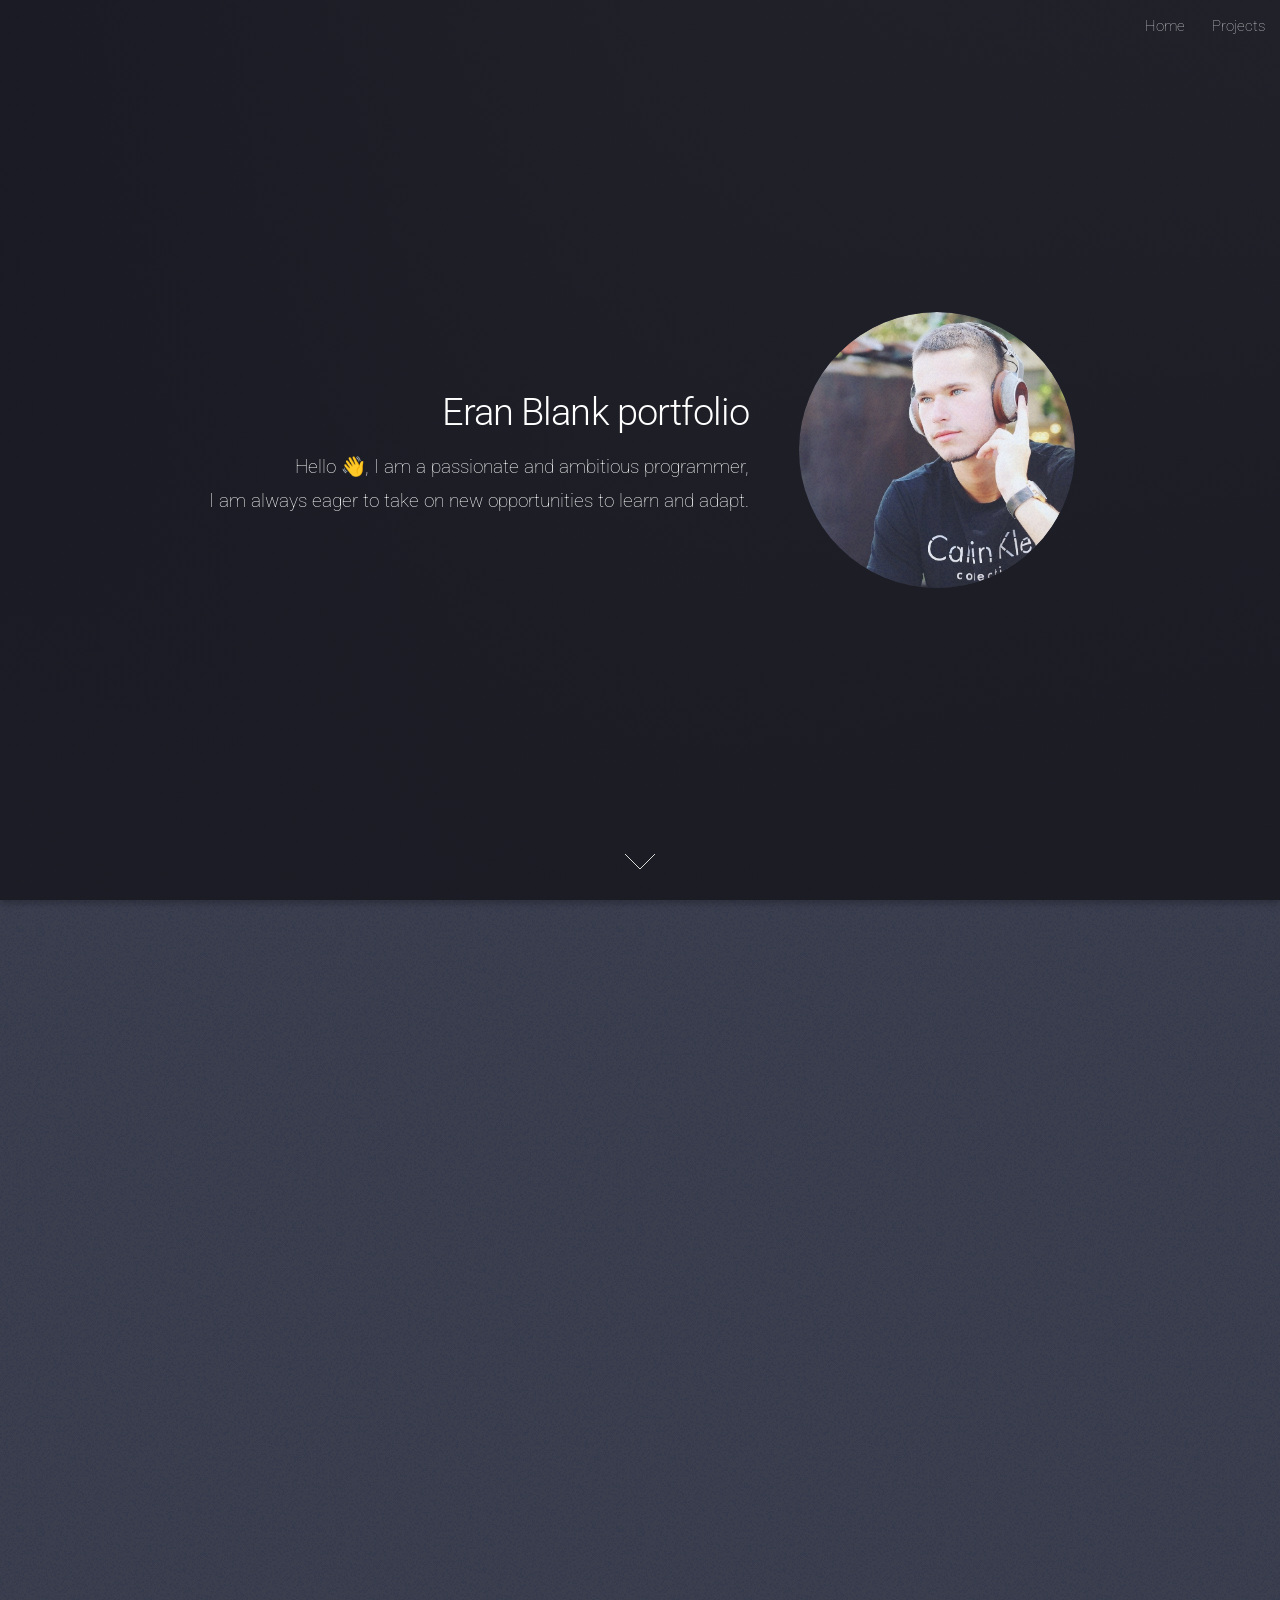
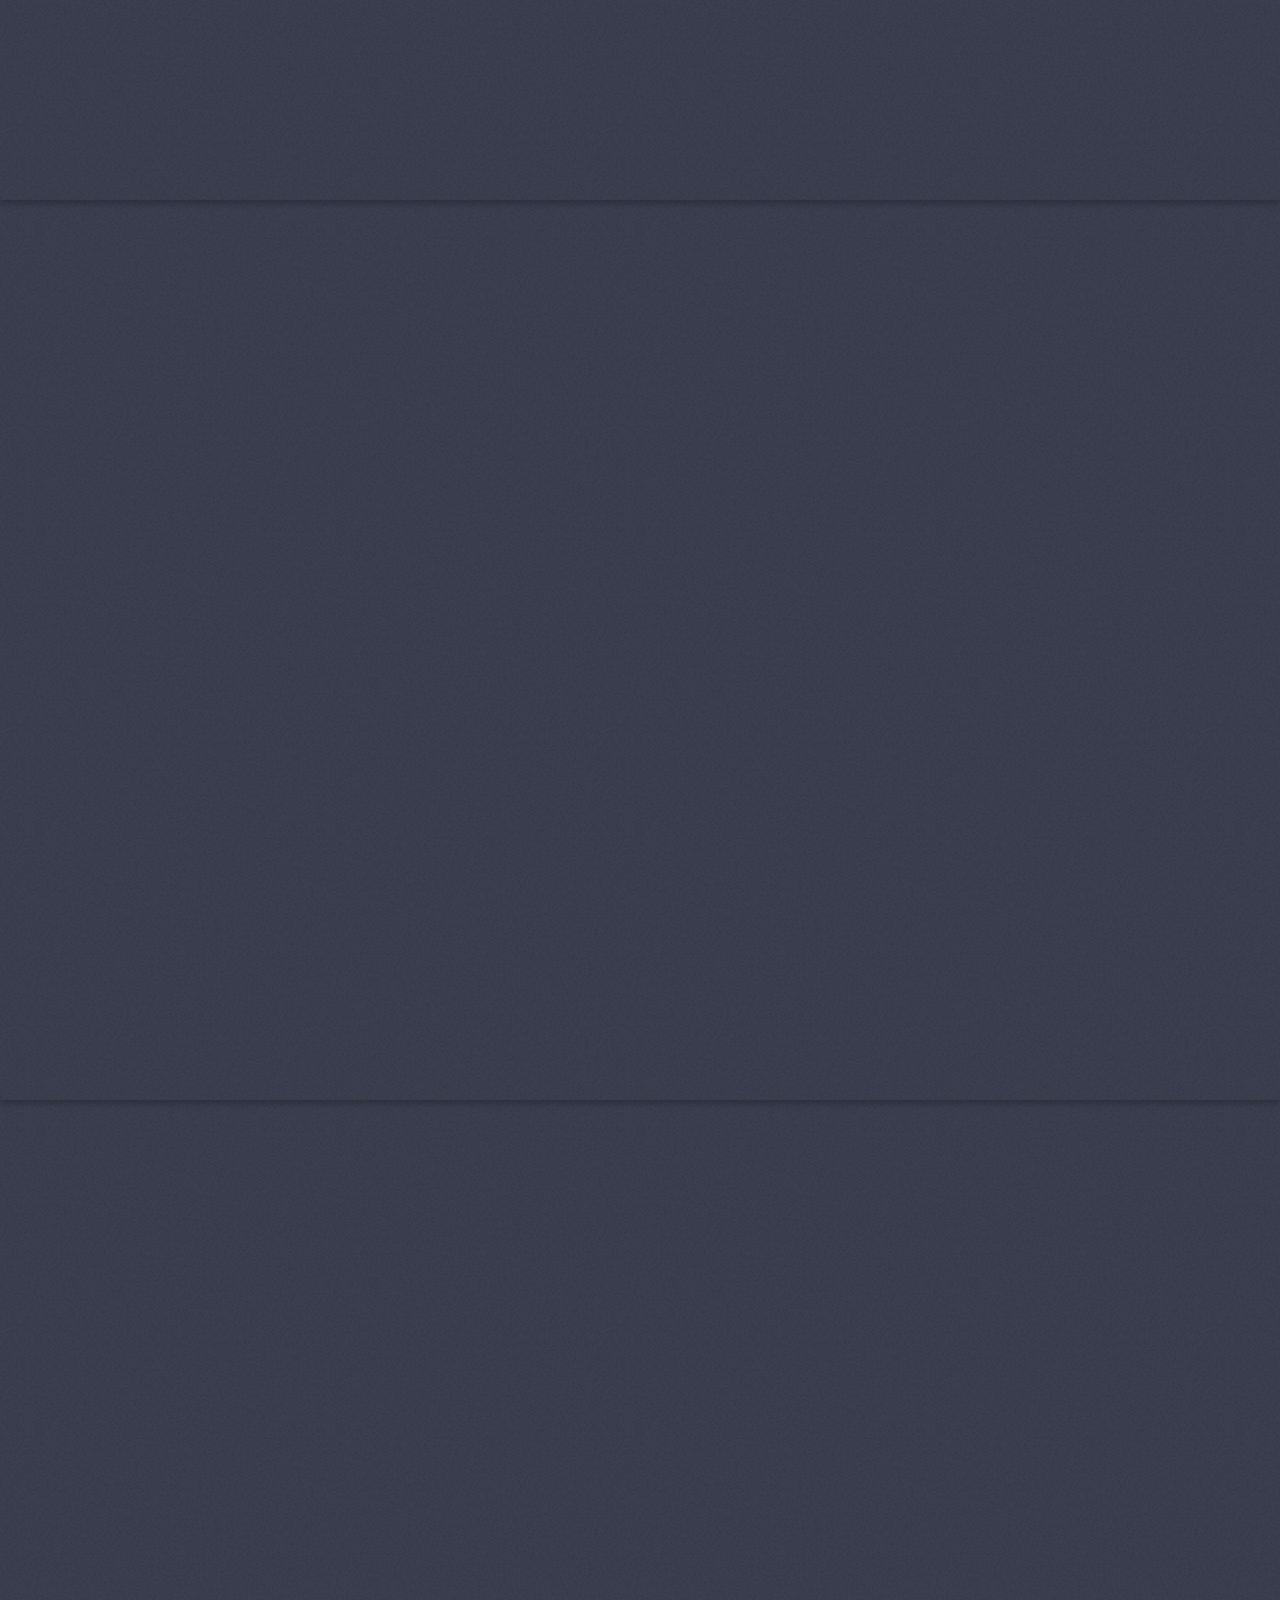
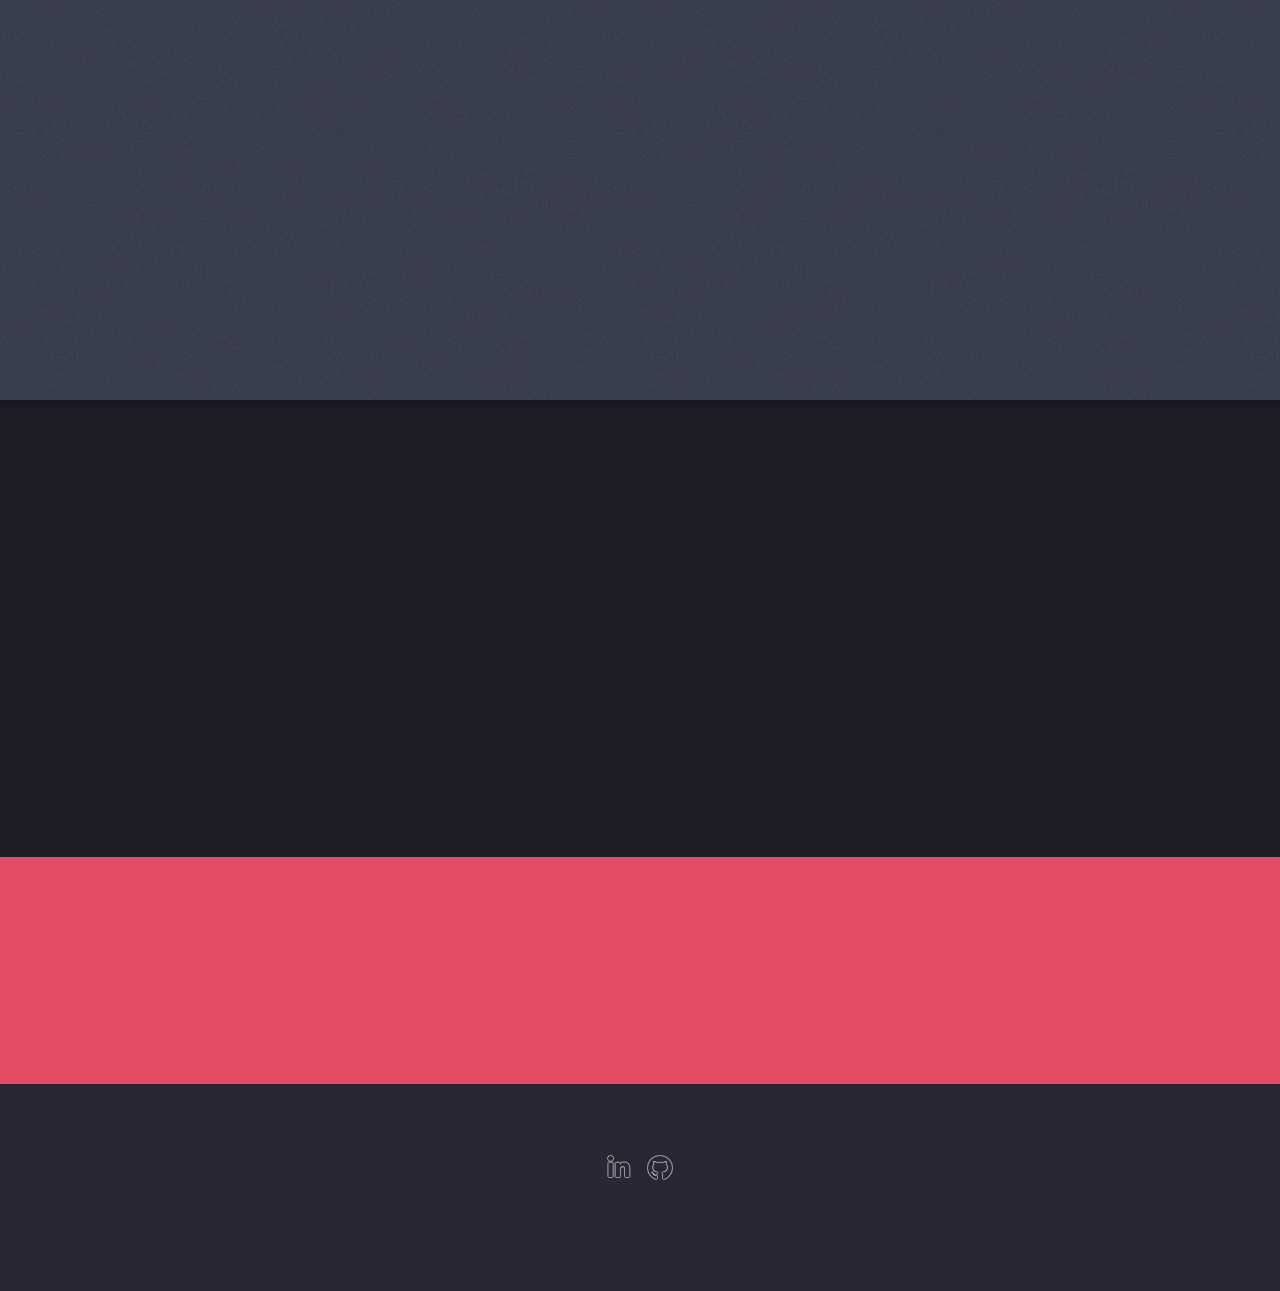
==== commit b987634a: "add" ====
--- a/index.html
+++ b/index.html
@@ -6,7 +6,7 @@
 -->
 <html>
 	<head>
-		<title>Eran blank portfolio</title>
+		<title>portfolio</title>
 		<meta charset="utf-8" />
 		<meta name="viewport" content="width=device-width, initial-scale=1, user-scalable=no" />
 		<link rel="stylesheet" href="assets/css/main.css" />
@@ -25,6 +25,7 @@
 								<ul>
 									<li><a href="moviewebapp.html">Movie web app</a></li>
 									<li><a href="masterblog-API.html">Masterblog-API</a></li>
+									<li><a href="easy_date.html">Easy Date</a></li>
 								</ul>
 							</li>
 						</ul>
@@ -79,6 +80,9 @@
 						</ul>
 						<ul class="actions">
 							<li><a href="masterblog-API.html" class="button">Masterblog-API</a></li>
+						</ul>
+						<ul class="actions">
+							<li><a href="Easy_date.html" class="button">Easy date</a></li>
 						</ul>
 					</div>
 					<a href="#three" class="goto-next scrolly">Next</a>
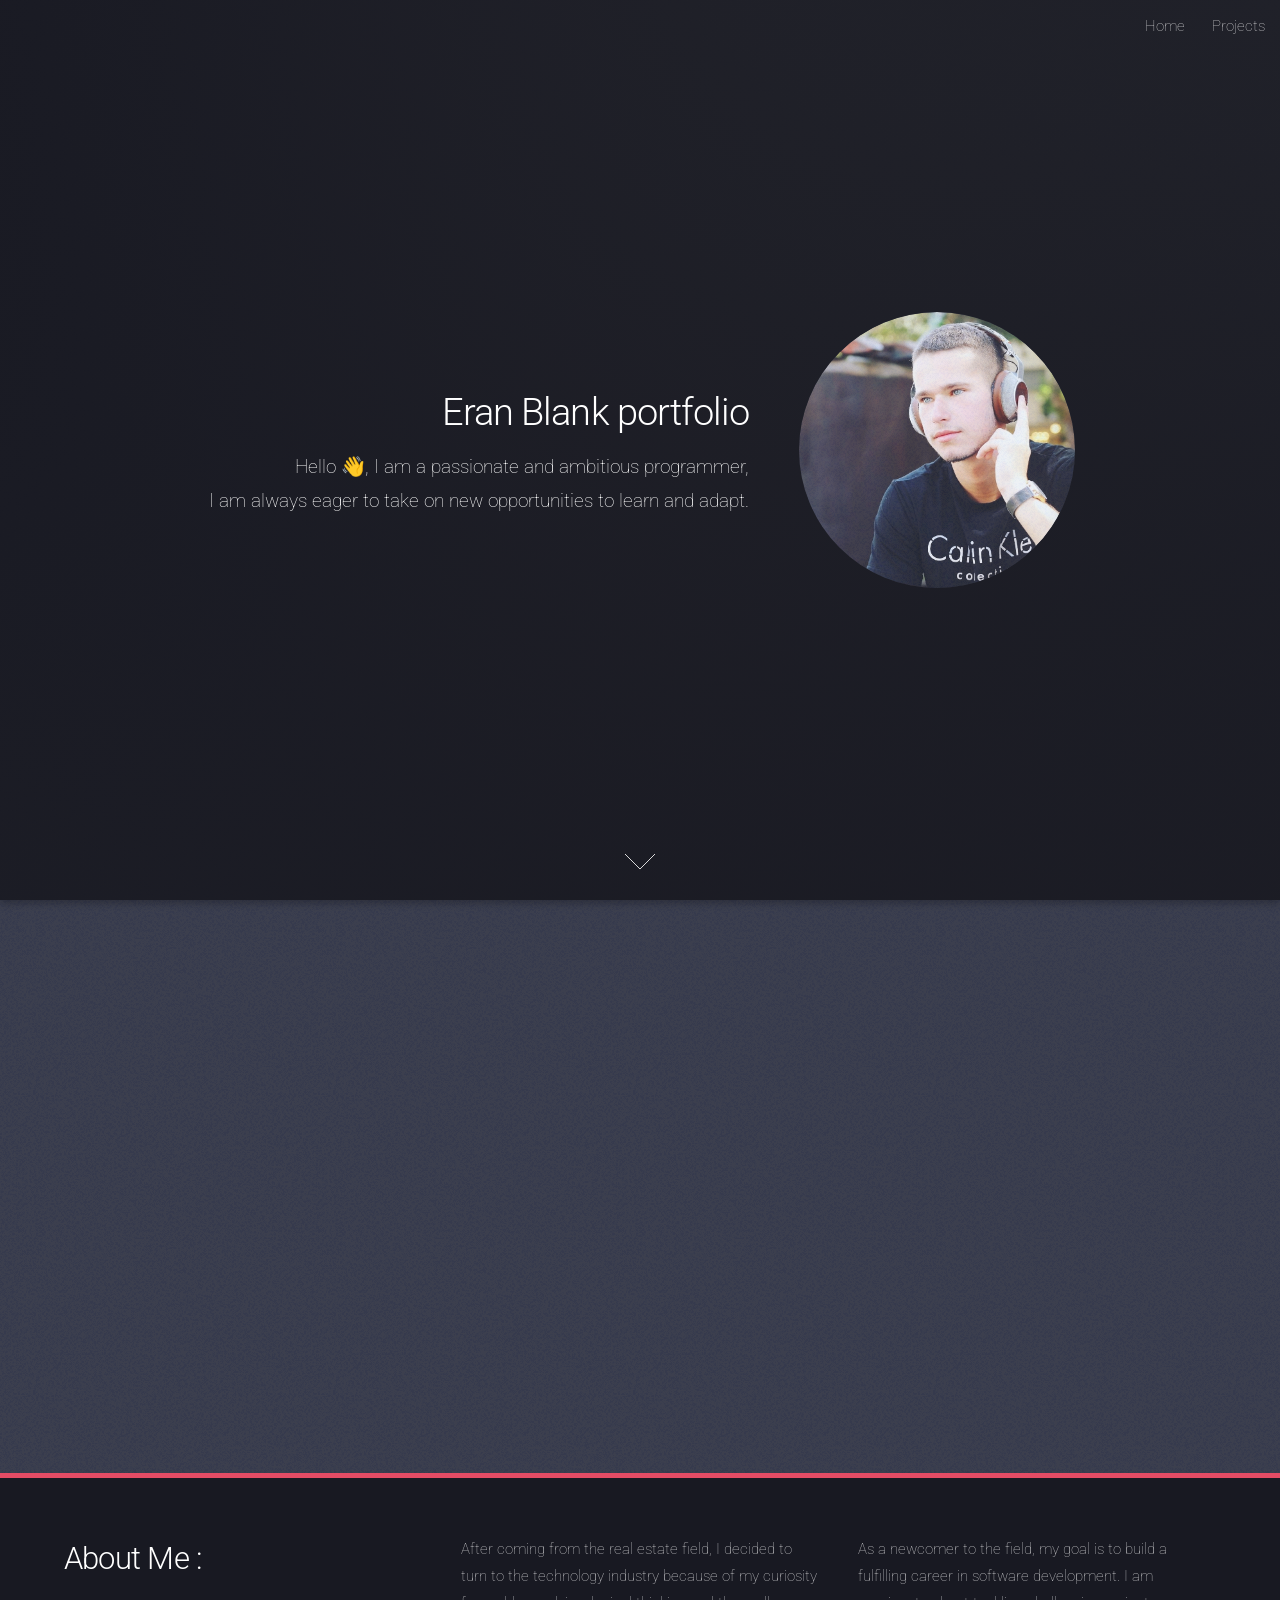
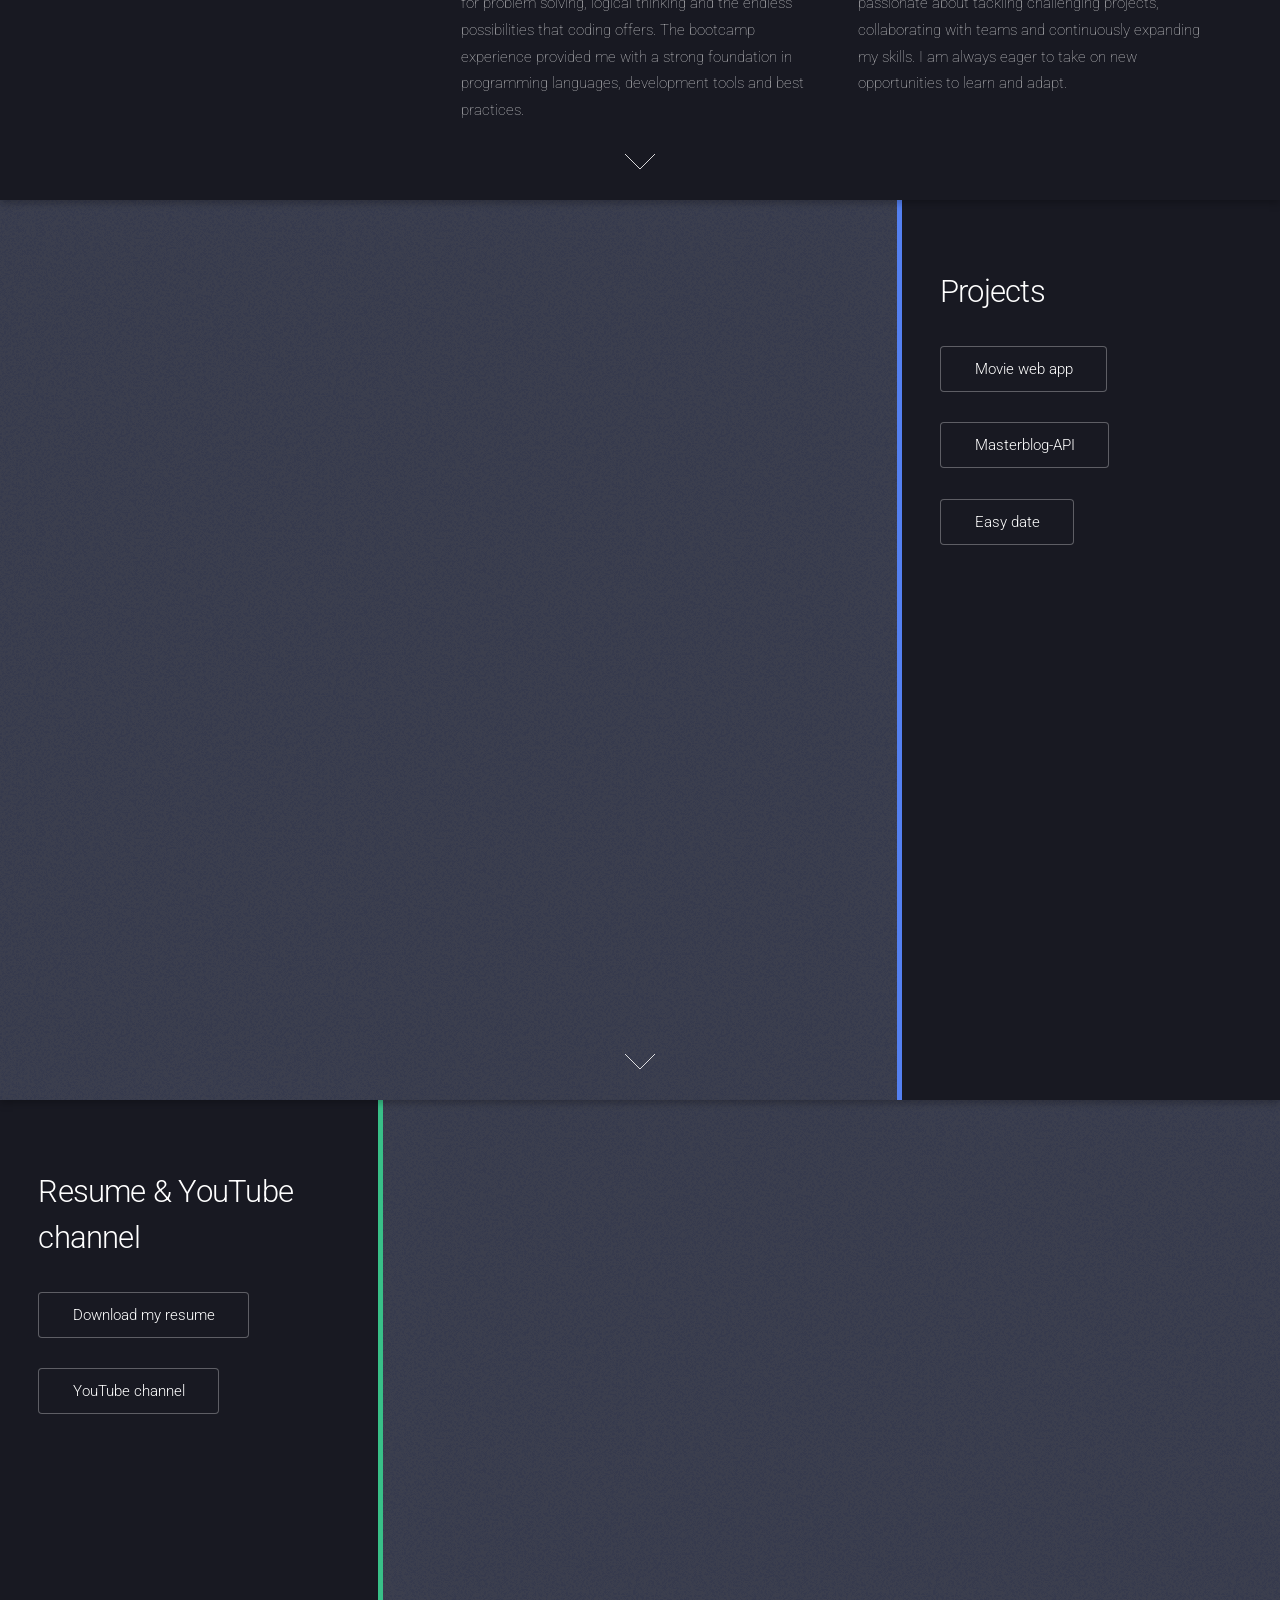
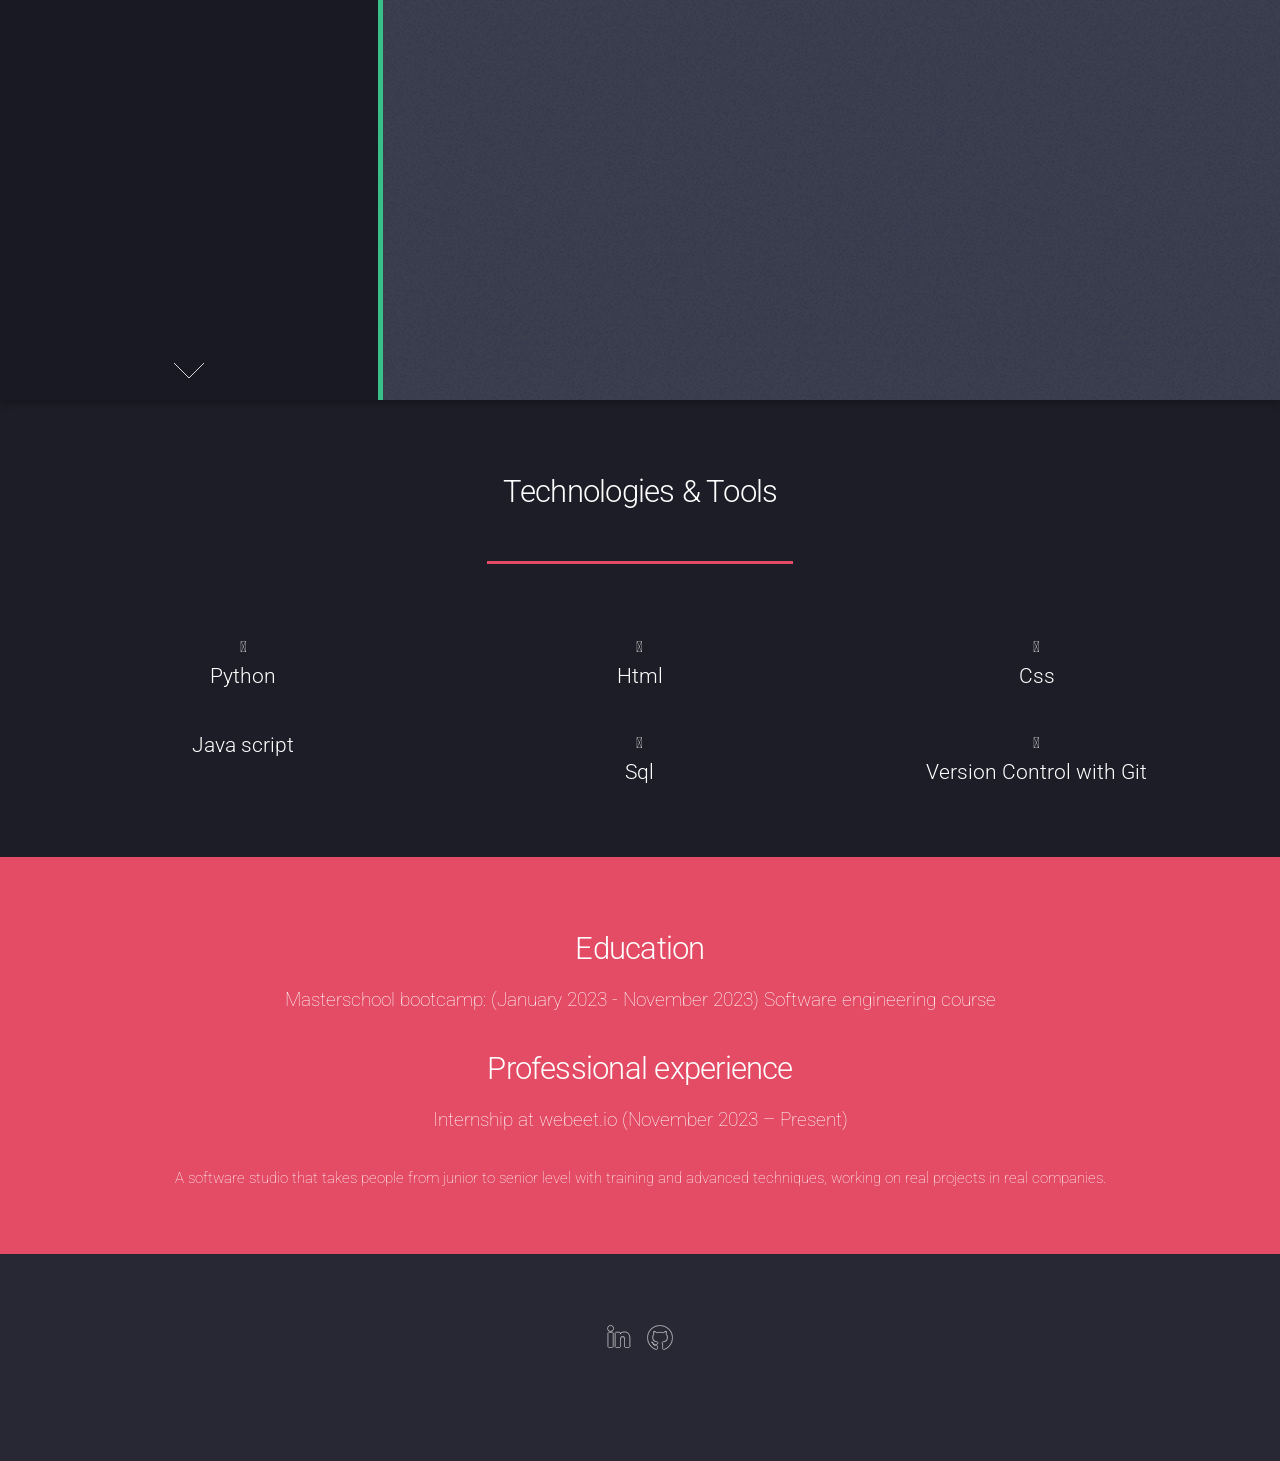
==== commit 51264df4: "add" ====
--- a/index.html
+++ b/index.html
@@ -93,12 +93,14 @@
 					<span class="image fit main bottom"><img src="images/pic04.jpg" alt="" /></span>
 					<div class="content">
 						<header>
-							<h2>Resume</h2>
+							<h2>Resume & YouTube channel</h2>
 						</header>
 						<ul class="actions">
-							<li><a href="backend_developer_resume.pdf" download="backend_developer_resume.pdf" class="button">Download my resume</a></li>
+							<li><a href="backend developer - eran blank.pdf" download="backend developer - eran blank.pdf" class="button">Download my resume</a></li>
 						</ul>
-					</div>
+						<ul class="actions">
+							<li><a href="https://www.youtube.com/channel/UCAREO5nnBY60YIkyOSqrPNw" class="button">YouTube channel</a></li>
+						</ul>
 					<a href="#four" class="goto-next scrolly">Next</a>
 				</section>
 
@@ -145,6 +147,9 @@
 						<header>
 							<h2>Education</h2>
 							<p>Masterschool bootcamp: (January 2023 - November 2023) Software engineering course</p>
+							<h2>Professional experience</h2>
+							<p>Internship at webeet.io (November 2023 – Present)</p>
+							<p>A software studio that takes people from junior to senior level with training and advanced techniques, working on real projects in real companies.</p>
 						</header>
 					</div>
 				</section>
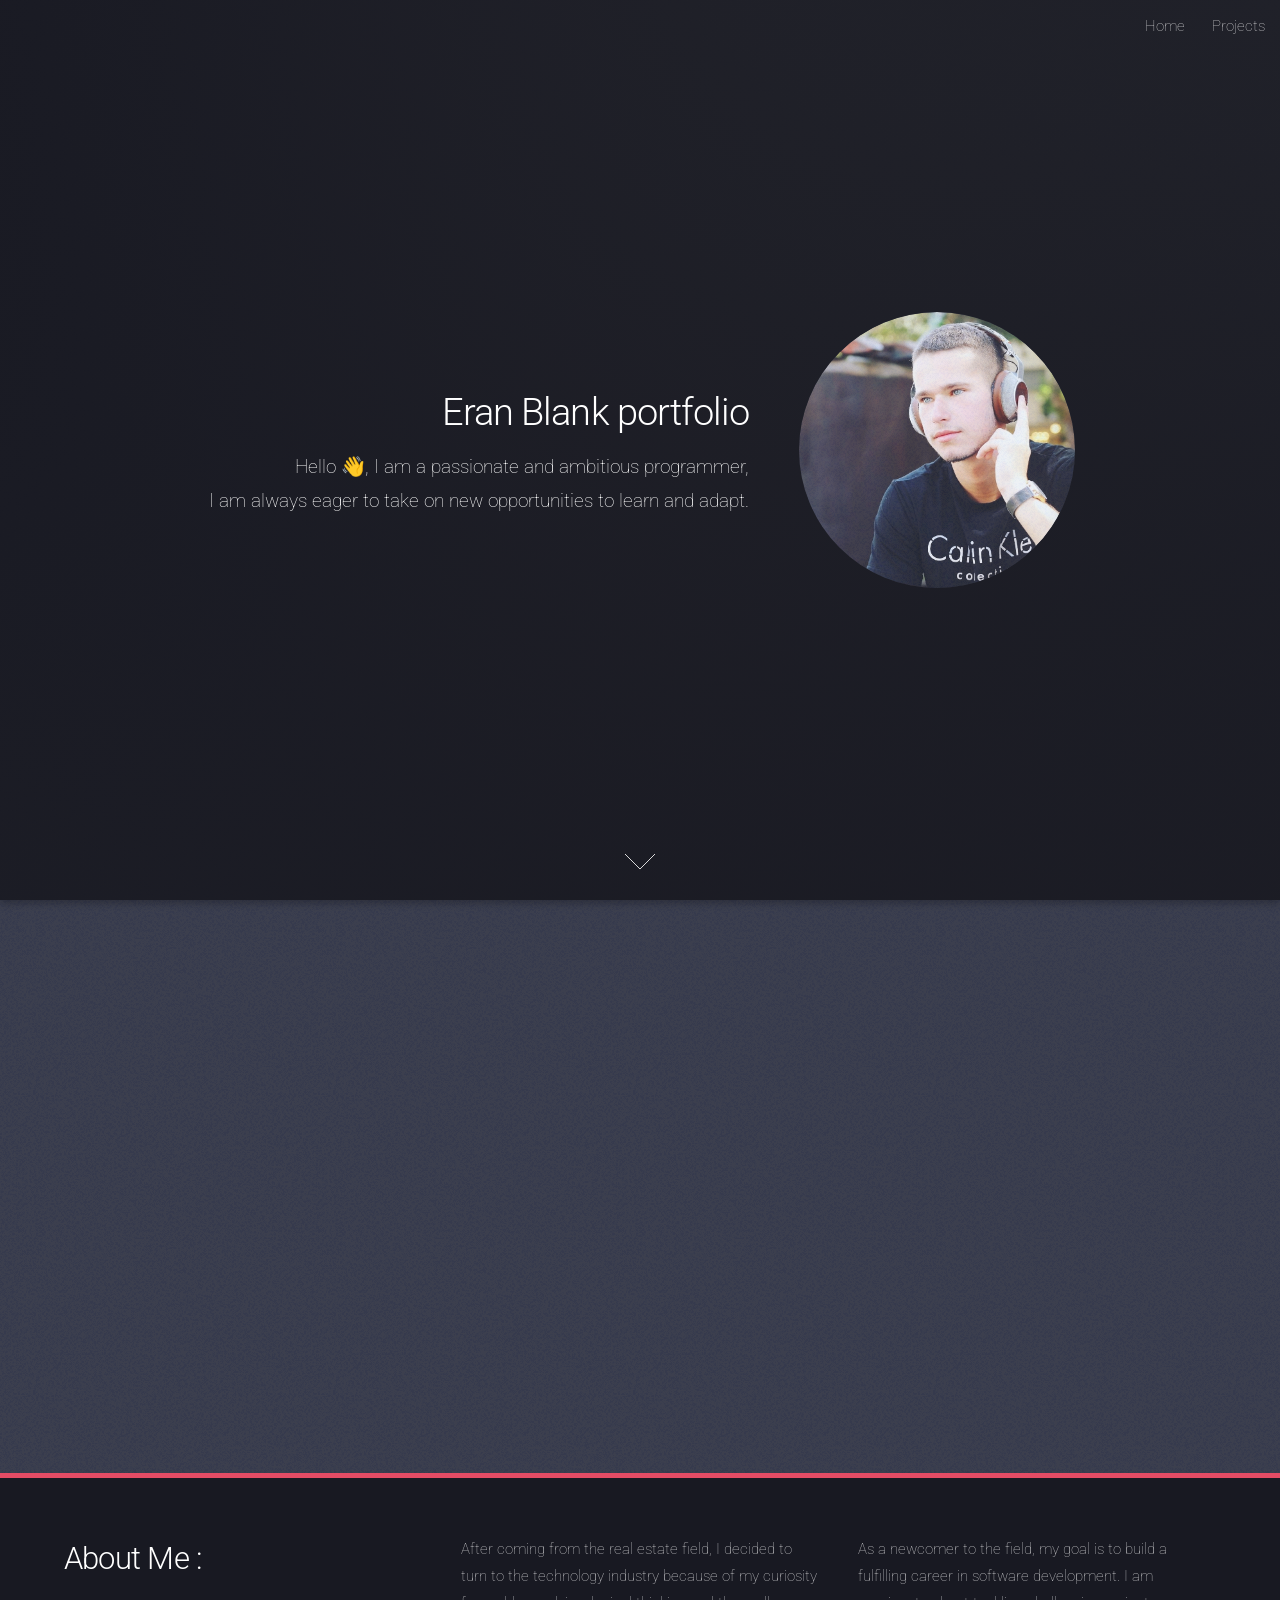
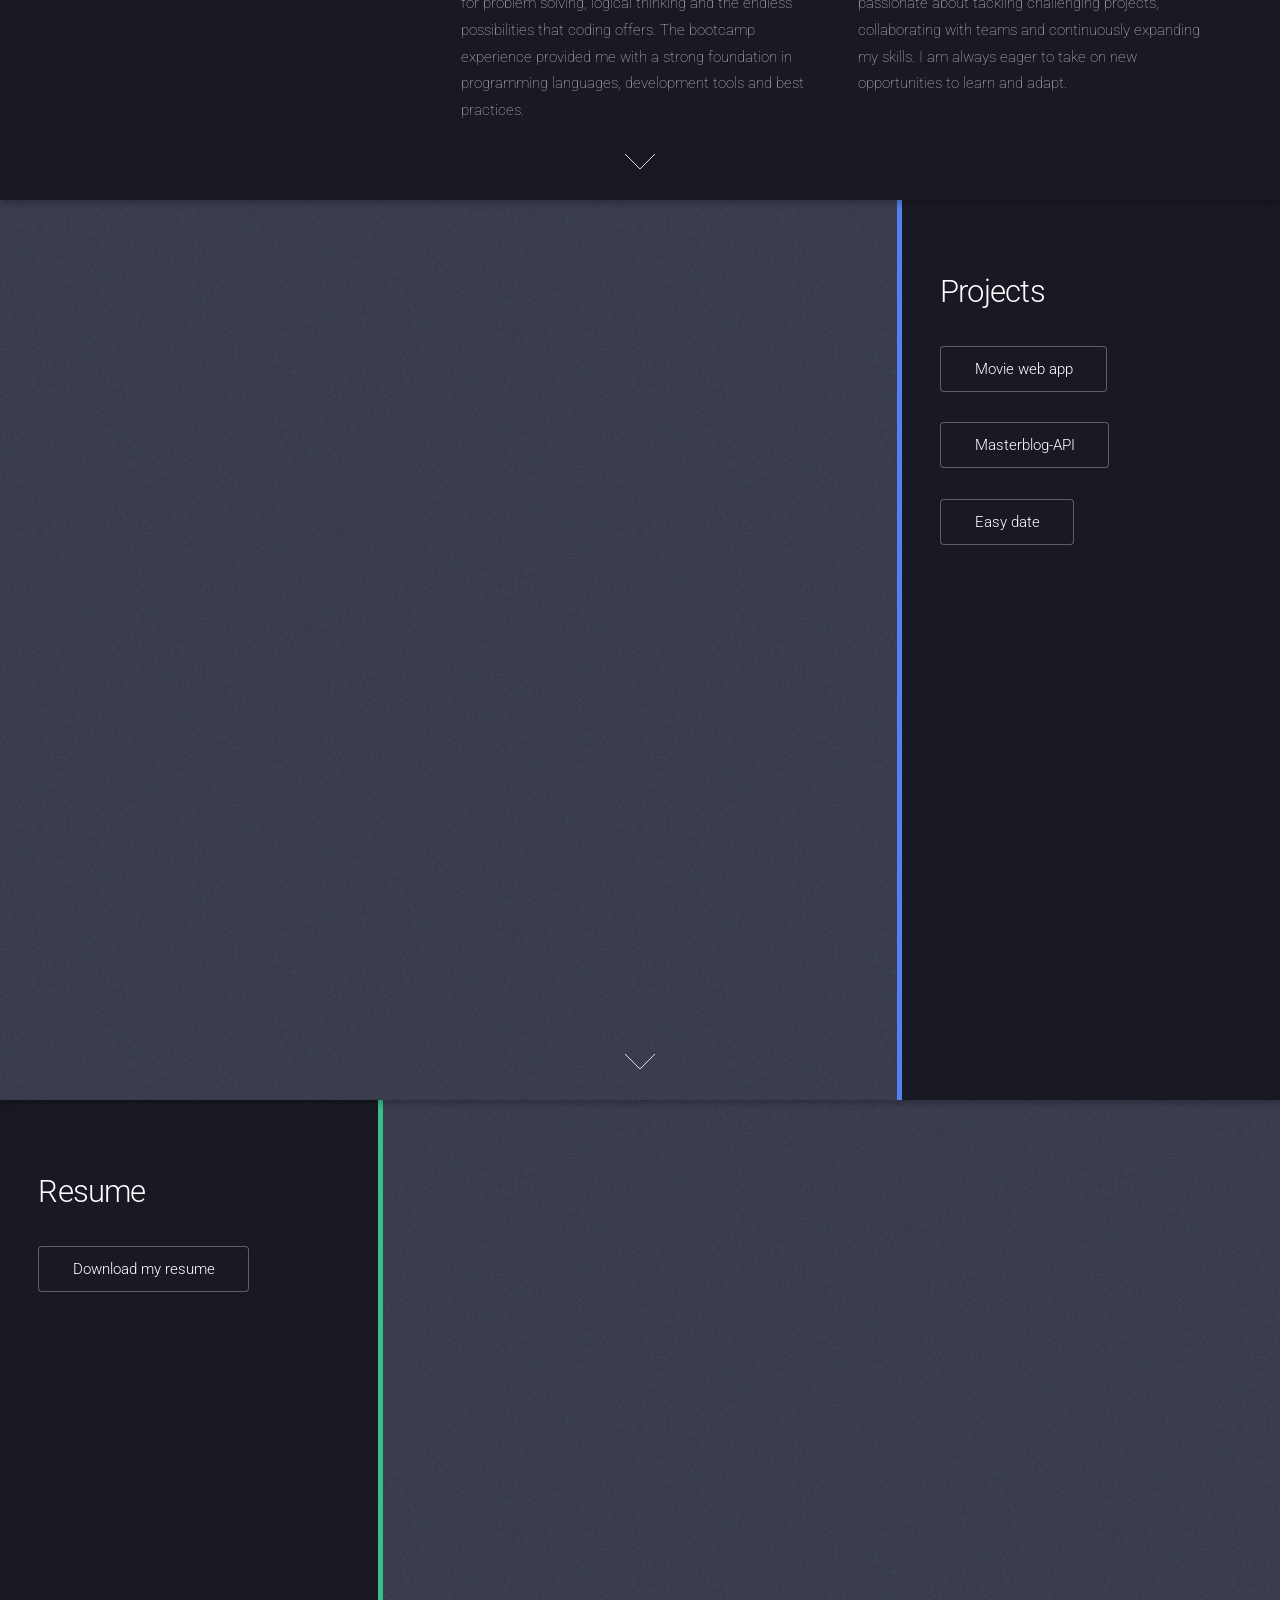
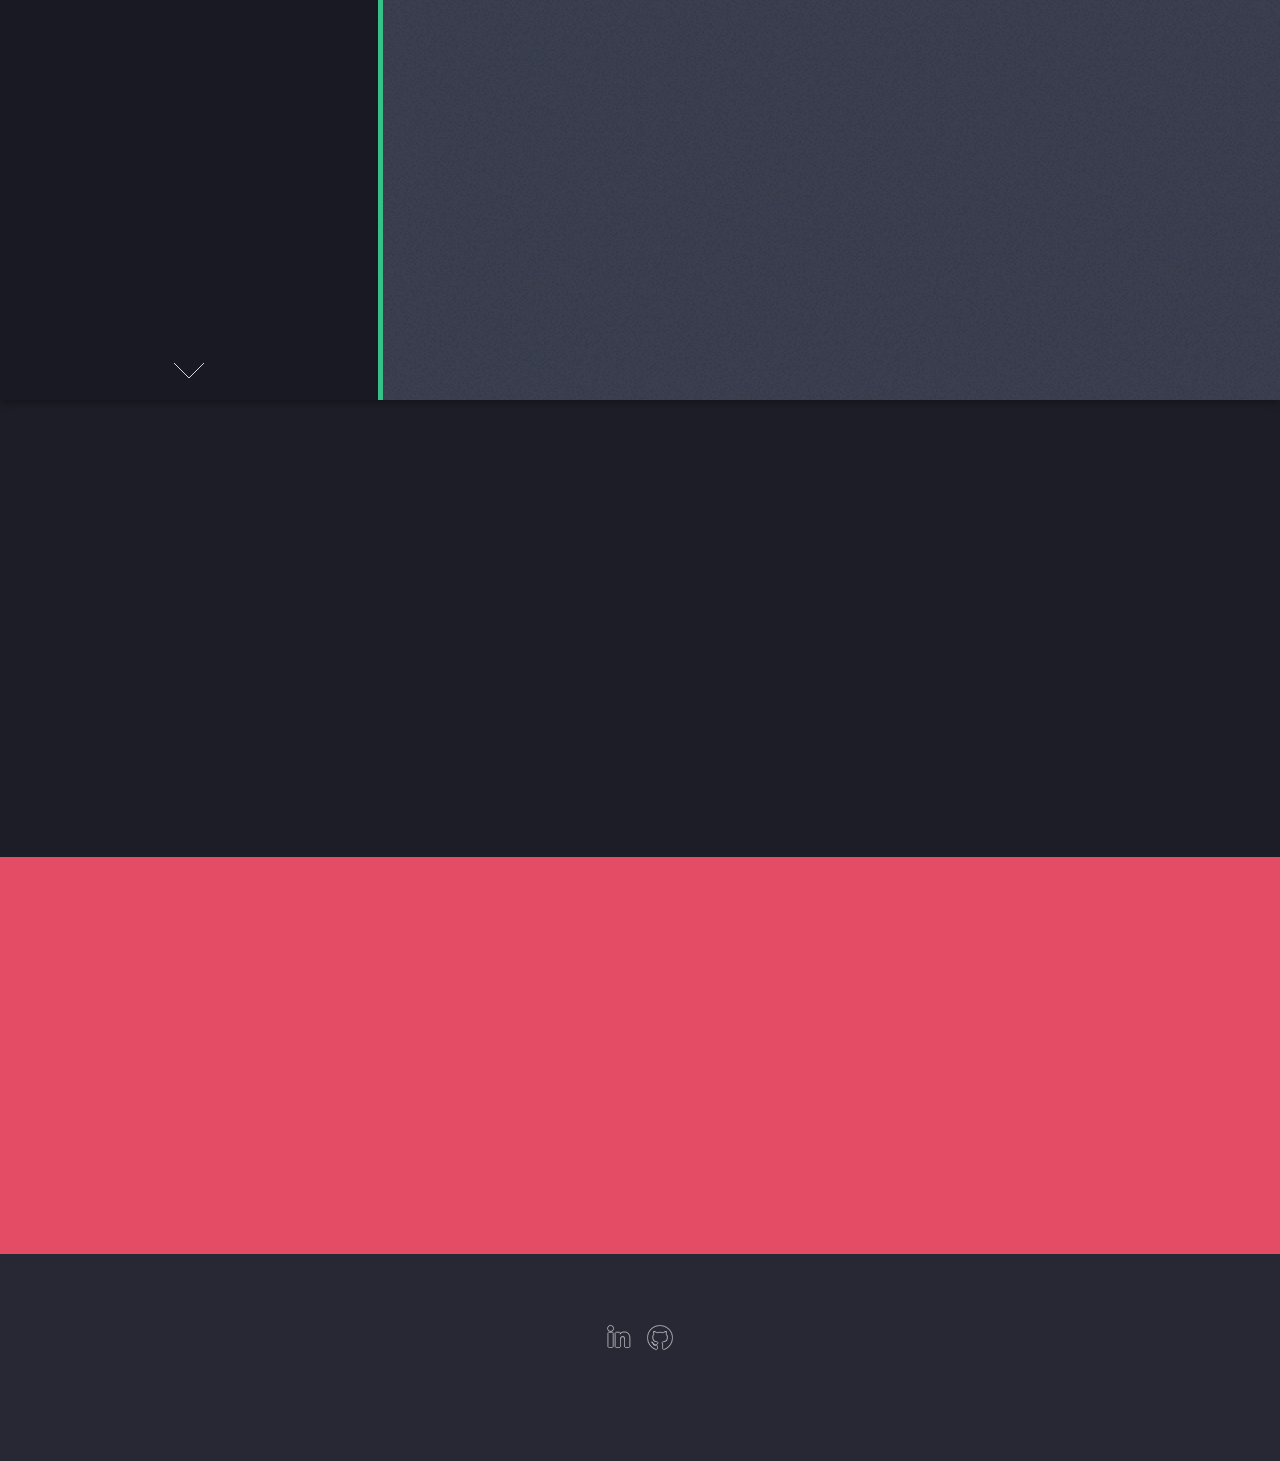
==== commit ccd77fc6: "add" ====
--- a/index.html
+++ b/index.html
@@ -93,18 +93,14 @@
 					<span class="image fit main bottom"><img src="images/pic04.jpg" alt="" /></span>
 					<div class="content">
 						<header>
-							<h2>Resume & YouTube channel</h2>
+							<h2>Resume</h2>
 						</header>
 						<ul class="actions">
 							<li><a href="backend developer - eran blank.pdf" download="backend developer - eran blank.pdf" class="button">Download my resume</a></li>
 						</ul>
-						<ul class="actions">
-							<li><a href="https://www.youtube.com/channel/UCAREO5nnBY60YIkyOSqrPNw" class="button">YouTube channel</a></li>
-						</ul>
 					<a href="#four" class="goto-next scrolly">Next</a>
 				</section>
 
-			<!-- Four -->
 				<section id="four" class="wrapper style1 special fade-up">
 					<div class="container">
 						<header class="major">
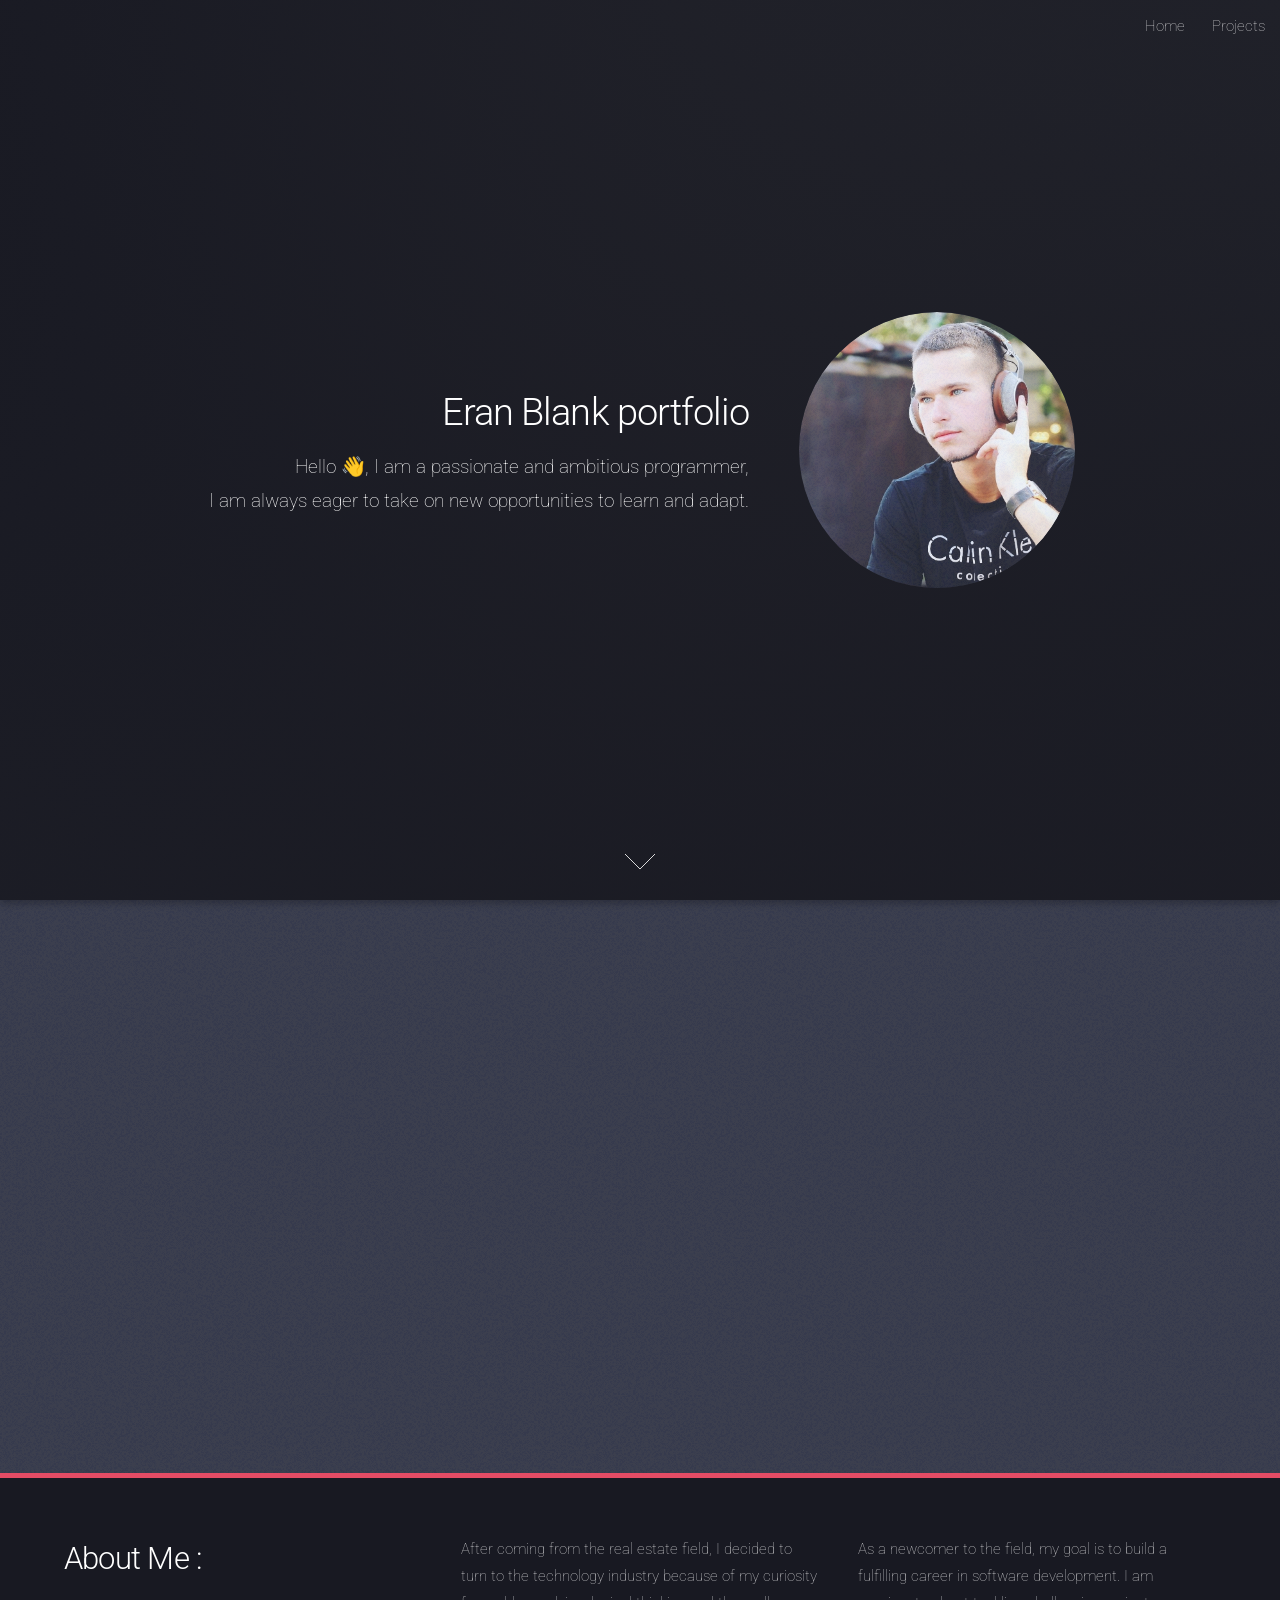
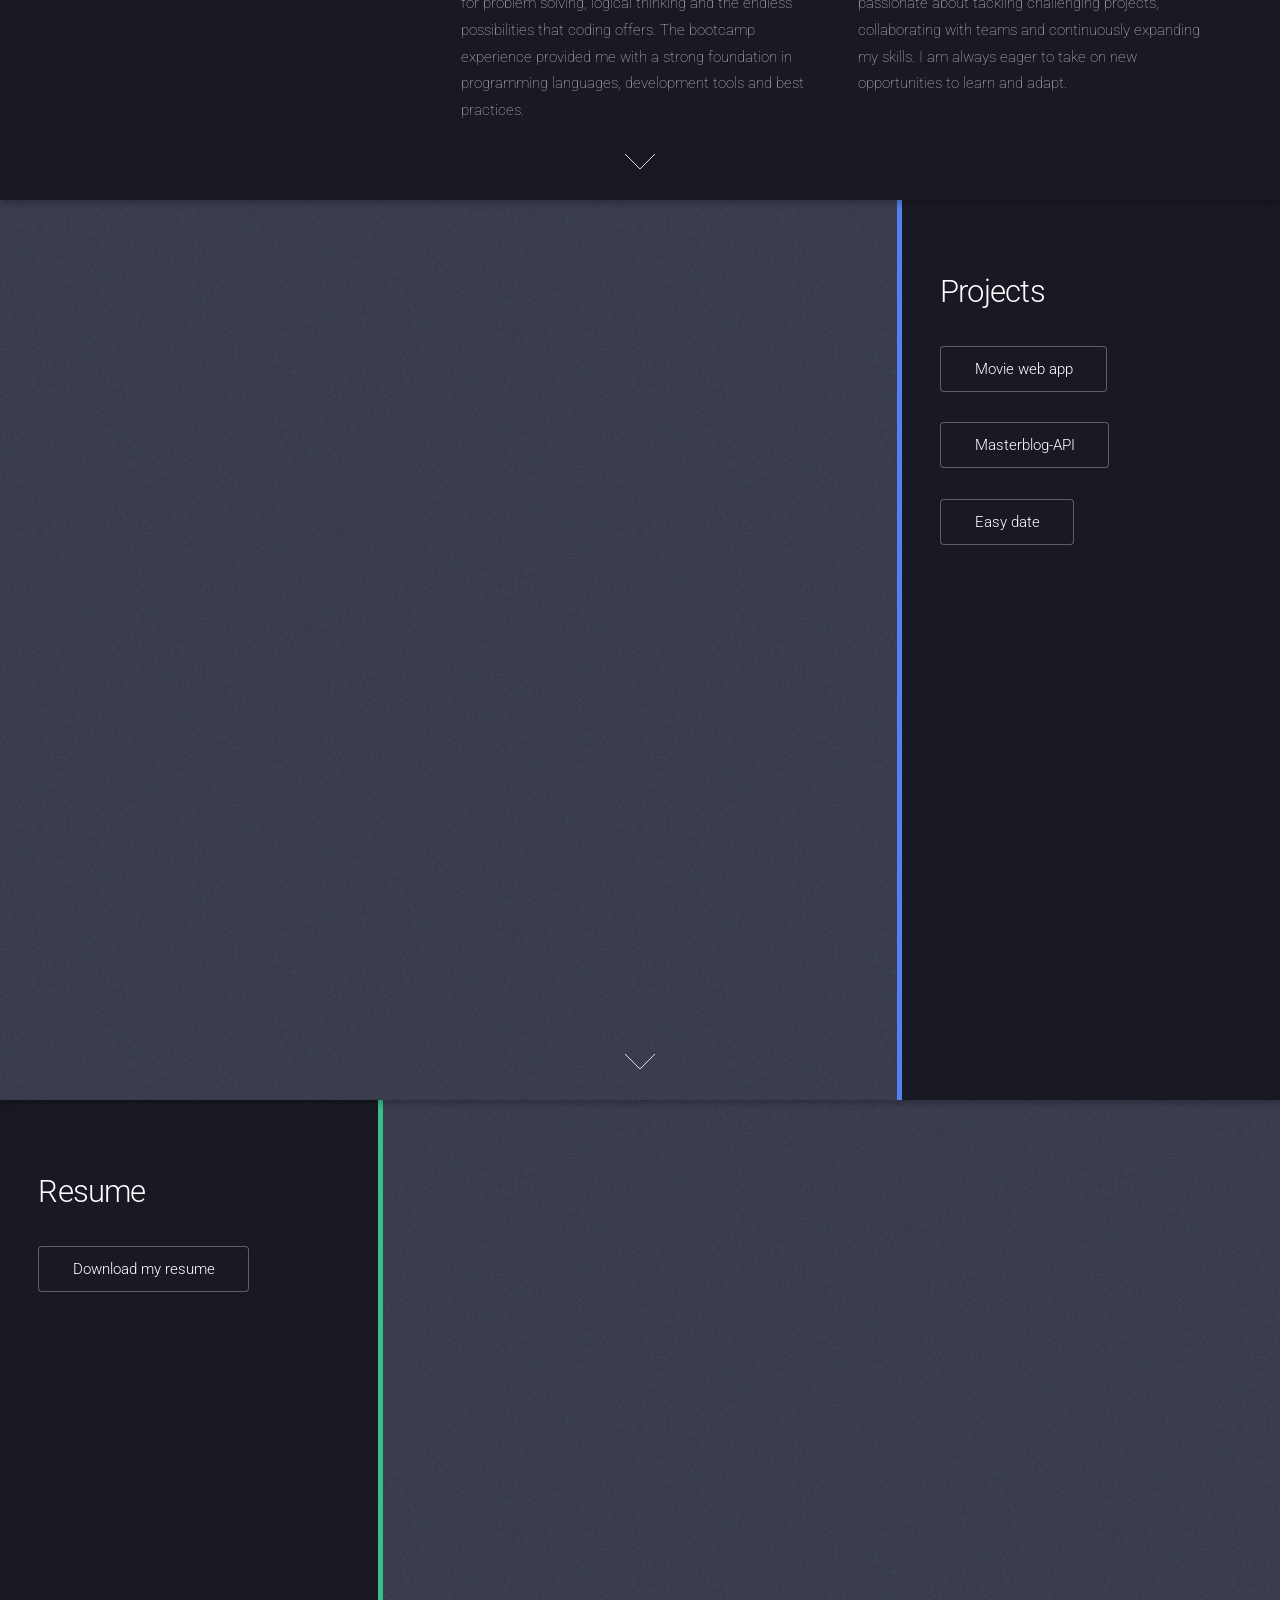
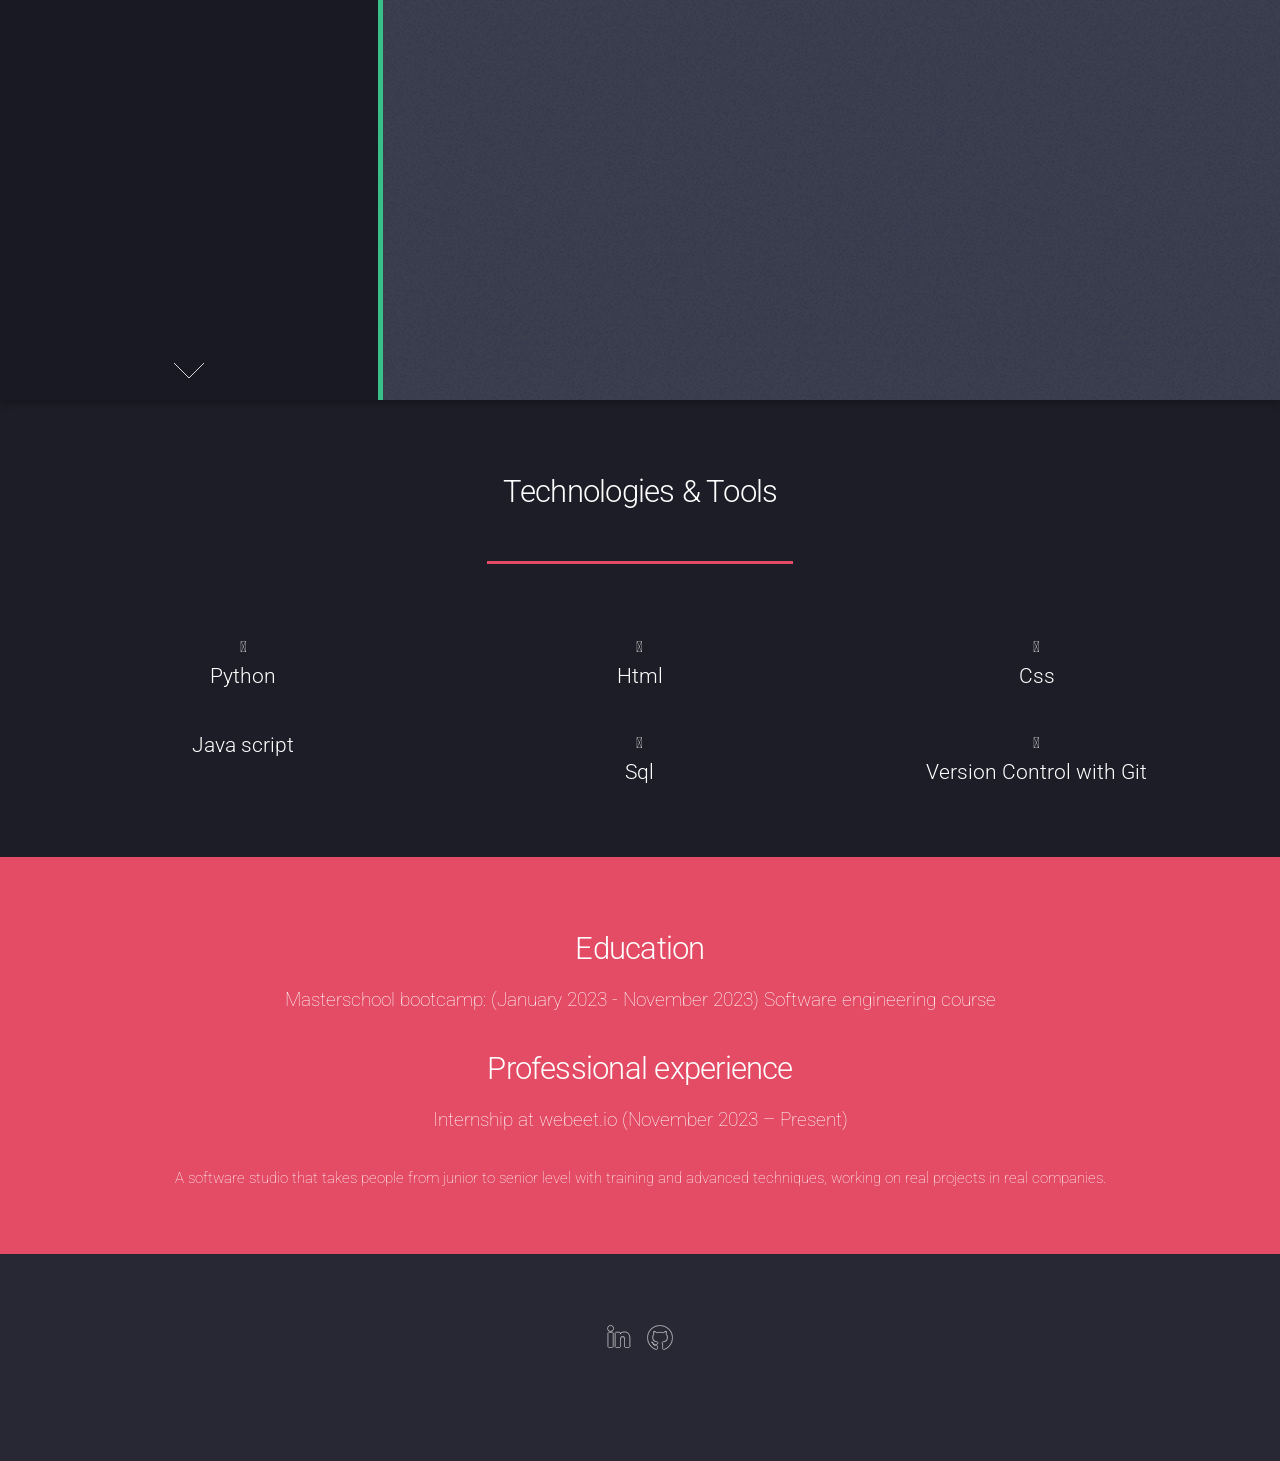
==== commit 5f3ffc66: "Update index.html" ====
--- a/index.html
+++ b/index.html
@@ -82,7 +82,7 @@
 							<li><a href="masterblog-API.html" class="button">Masterblog-API</a></li>
 						</ul>
 						<ul class="actions">
-							<li><a href="Easy_date.html" class="button">Easy date</a></li>
+							<li><a href="easy_date.html" class="button">Easy date</a></li>
 						</ul>
 					</div>
 					<a href="#three" class="goto-next scrolly">Next</a>
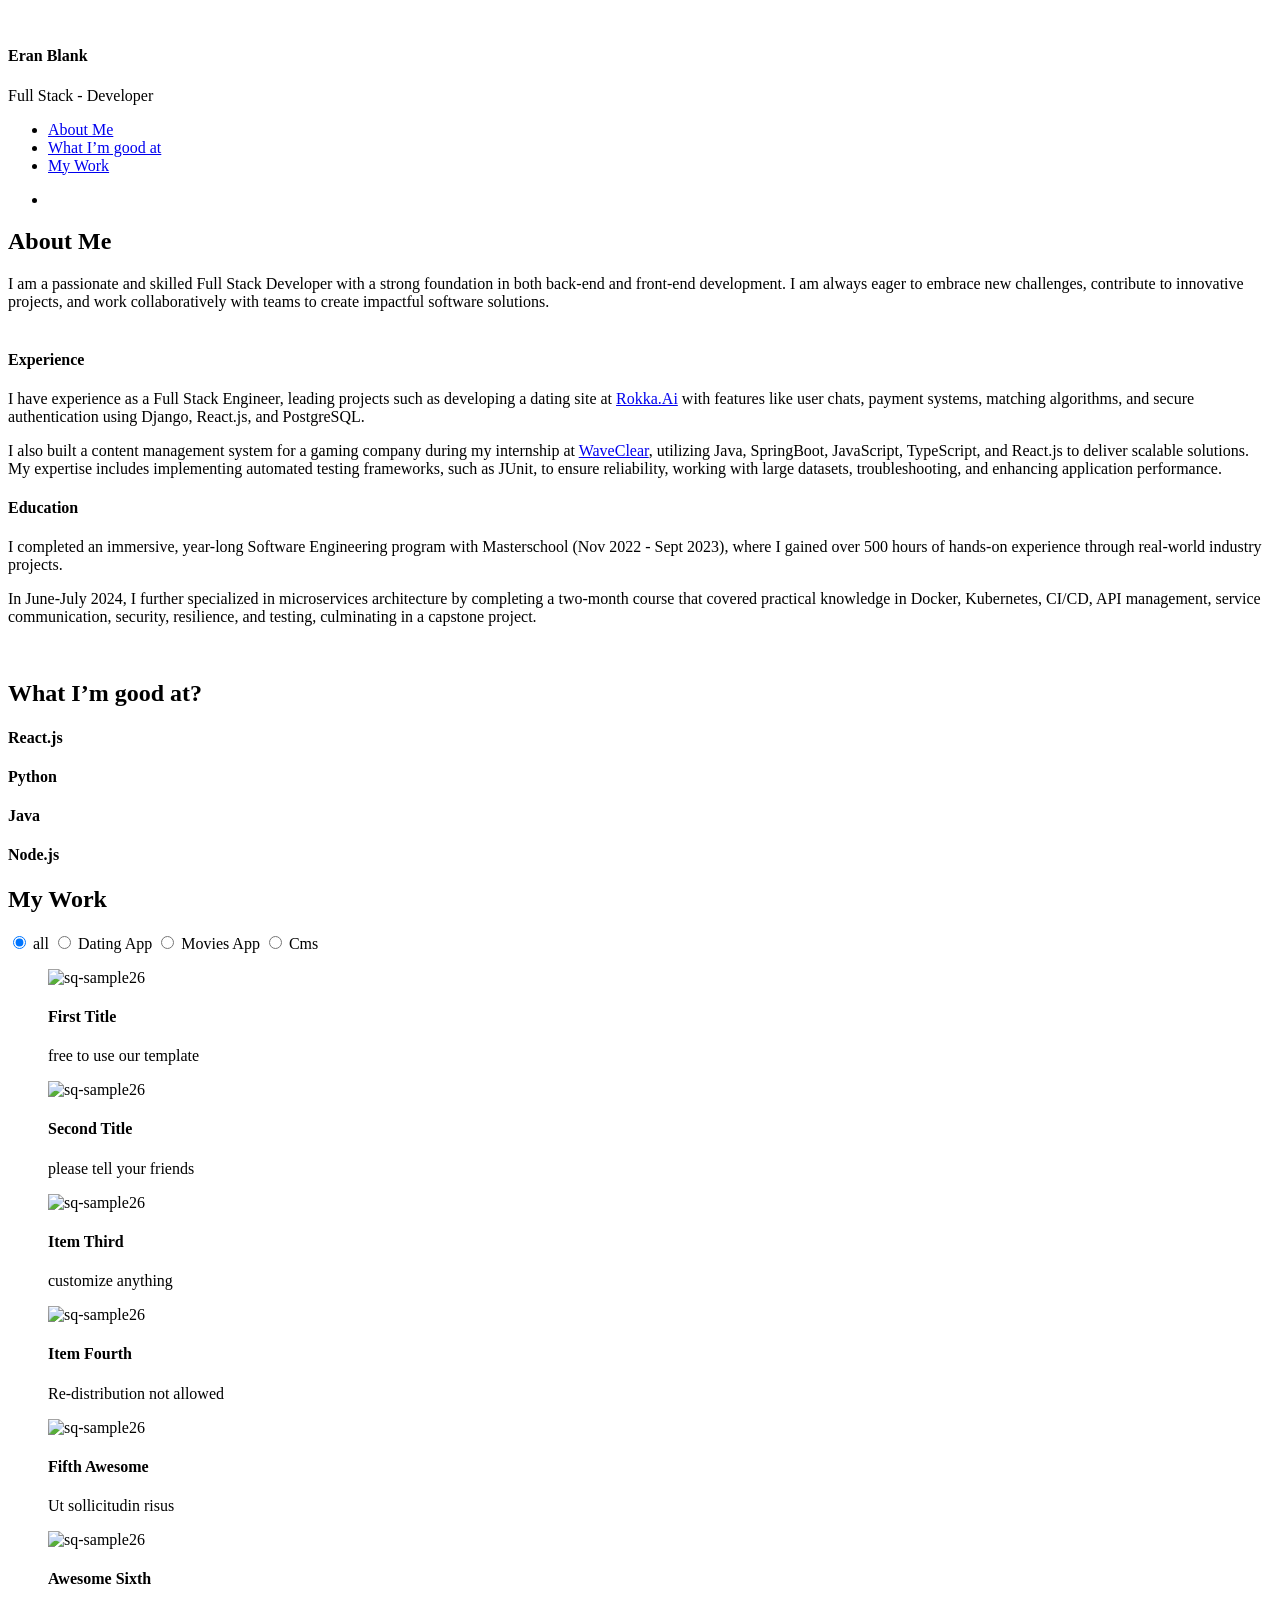
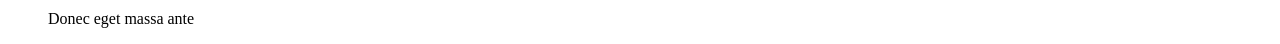
==== commit f02e6f7b: "Add files via upload" ====
--- a/index.html
+++ b/index.html
@@ -1,171 +1,371 @@
-<!DOCTYPE HTML>
+<!DOCTYPE html>
+<html lang="en">
+  <head>
+    <meta charset="utf-8" />
+    <meta
+      name="viewport"
+      content="width=device-width, initial-scale=1, shrink-to-fit=no"
+    />
+    <meta name="description" content="" />
+    <meta name="author" content="" />
+    <link
+      href="https://fonts.googleapis.com/css?family=Lato:100,300,400,700,900"
+      rel="stylesheet"
+    />
+
+    <title>Eran Blank - Portfolio</title>
 <!--
-	Landed by HTML5 UP
-	html5up.net | @ajlkn
-	Free for personal and commercial use under the CCA 3.0 license (html5up.net/license)
+Reflux Template
+https://templatemo.com/tm-531-reflux
 -->
-<html>
-	<head>
-		<title>portfolio</title>
-		<meta charset="utf-8" />
-		<meta name="viewport" content="width=device-width, initial-scale=1, user-scalable=no" />
-		<link rel="stylesheet" href="assets/css/main.css" />
-		<noscript><link rel="stylesheet" href="assets/css/noscript.css" /></noscript>
-	</head>
-	<body class="is-preload landing">
-		<div id="page-wrapper">
-
-			<!-- Header -->
-				<header id="header">
-					<nav id="nav">
-						<ul>
-							<li><a href="index.html">Home</a></li>
-							<li>
-								<a href="#">Projects</a>
-								<ul>
-									<li><a href="moviewebapp.html">Movie web app</a></li>
-									<li><a href="masterblog-API.html">Masterblog-API</a></li>
-									<li><a href="easy_date.html">Easy Date</a></li>
-								</ul>
-							</li>
-						</ul>
-					</nav>
-				</header>
-
-			<!-- Banner -->
-				<section id="banner">
-					<div class="content">
-						<header>
-							<h2>Eran Blank portfolio</h2>
-							<p>Hello 👋, I am a passionate and ambitious programmer,<br />
-							 I am always eager to take on new opportunities to learn and adapt.</p>
-						</header>
-						<span class="image"><img src="images/pic01.jpg" alt="" /></span>
-					</div>
-					<a href="#one" class="goto-next scrolly">Next</a>
-				</section>
-
-			<!-- One -->
-				<section id="one" class="spotlight style1 bottom">
-					<span class="image fit main"><img src="images/pic02.jpg" alt="" /></span>
-					<div class="content">
-						<div class="container">
-							<div class="row">
-								<div class="col-4 col-12-medium">
-									<header>
-										<h2>About Me :</h2>
-									</header>
-								</div>
-								<div class="col-4 col-12-medium">
-									<p>After coming from the real estate field, I decided to turn to the technology industry because of my curiosity for problem solving, logical thinking and the endless possibilities that coding offers. The bootcamp experience provided me with a strong foundation in programming languages, development tools and best practices.</p>
-								</div>
-								<div class="col-4 col-12-medium">
-									<p>As a newcomer to the field, my goal is to build a fulfilling career in software development. I am passionate about tackling challenging projects, collaborating with teams and continuously expanding my skills. I am always eager to take on new opportunities to learn and adapt.</p>
-								</div>
-							</div>
-						</div>
-					</div>
-					<a href="#two" class="goto-next scrolly">Next</a>
-				</section>
-
-			<!-- Two -->
-				<section id="two" class="spotlight style2 right">
-					<span class="image fit main"><img src="images/pic03.jpg" alt="" /></span>
-					<div class="content">
-						<header>
-							<h2>Projects</h2>
-						</header>
-						<ul class="actions">
-							<li><a href="moviewebapp.html" class="button">Movie web app</a></li>
-						</ul>
-						<ul class="actions">
-							<li><a href="masterblog-API.html" class="button">Masterblog-API</a></li>
-						</ul>
-						<ul class="actions">
-							<li><a href="easy_date.html" class="button">Easy date</a></li>
-						</ul>
-					</div>
-					<a href="#three" class="goto-next scrolly">Next</a>
-				</section>
-
-			<!-- Three -->
-				<section id="three" class="spotlight style3 left">
-					<span class="image fit main bottom"><img src="images/pic04.jpg" alt="" /></span>
-					<div class="content">
-						<header>
-							<h2>Resume</h2>
-						</header>
-						<ul class="actions">
-							<li><a href="backend developer - eran blank.pdf" download="backend developer - eran blank.pdf" class="button">Download my resume</a></li>
-						</ul>
-					<a href="#four" class="goto-next scrolly">Next</a>
-				</section>
-
-				<section id="four" class="wrapper style1 special fade-up">
-					<div class="container">
-						<header class="major">
-							<h2>Technologies & Tools</h2>
-						</header>
-						<div class="box alt">
-							<div class="row gtr-uniform">
-								<section class="col-4 col-6-medium col-12-xsmall">
-									<span class="fa-brands fa-python fa-2xl"></span>
-									<h3>Python</h3>
-								</section>
-								<section class="col-4 col-6-medium col-12-xsmall">
-									<span class="fa-brands fa-html5 fa-2xl"></span>
-									<h3>Html</h3>
-								</section>
-								<section class="col-4 col-6-medium col-12-xsmall">
-									<span class="fa-brands fa-css3-alt fa-2xl"></span>
-									<h3>Css</h3>
-								</section>
-								<section class="col-4 col-6-medium col-12-xsmall">
-									<span class="fa-brands fa-square-js fa-2xl"></span>
-									<h3>Java script</h3>
-								</section>
-								<section class="col-4 col-6-medium col-12-xsmall">
-									<span class="fa-solid fa-database fa-2xl"></span>
-									<h3>Sql</h3>
-								</section>
-								<section class="col-4 col-6-medium col-12-xsmall">
-									<span class="fa-brands fa-github fa-2xl"></span>
-									<h3>Version Control with Git</h3>
-								</section>
-							</div>
-						</div>
-					</div>
-				</section>
-
-			<!-- Five -->
-				<section id="five" class="wrapper style2 special fade">
-					<div class="container">
-						<header>
-							<h2>Education</h2>
-							<p>Masterschool bootcamp: (January 2023 - November 2023) Software engineering course</p>
-							<h2>Professional experience</h2>
-							<p>Internship at webeet.io (November 2023 – Present)</p>
-							<p>A software studio that takes people from junior to senior level with training and advanced techniques, working on real projects in real companies.</p>
-						</header>
-					</div>
-				</section>
-			<footer id="footer">
-					<ul class="icons">
-						<li><a href="https://www.linkedin.com/in/eran-blank-50a998297/" class="icon brands alt fa-linkedin-in"><span class="label">LinkedIn</span></a></li>
-						<li><a href="https://github.com/Eran533" class="icon brands alt fa-github"><span class="label">GitHub</span></a></li>
-						</ul>
-				</footer>
-		</div>
-
-		<!-- Scripts -->
-			<script src="assets/js/jquery.min.js"></script>
-			<script src="assets/js/jquery.scrolly.min.js"></script>
-			<script src="assets/js/jquery.dropotron.min.js"></script>
-			<script src="assets/js/jquery.scrollex.min.js"></script>
-			<script src="assets/js/browser.min.js"></script>
-			<script src="assets/js/breakpoints.min.js"></script>
-			<script src="assets/js/util.js"></script>
-			<script src="assets/js/main.js"></script>
-			<script src="https://kit.fontawesome.com/e874866c00.js" crossorigin="anonymous"></script>
-	</body>
+    <!-- Bootstrap core CSS -->
+    <link href="vendor/bootstrap/css/bootstrap.min.css" rel="stylesheet" />
+
+    <!-- Additional CSS Files -->
+    <link rel="stylesheet" href="assets/css/fontawesome.css" />
+    <link rel="stylesheet" href="assets/css/templatemo-style.css" />
+    <link rel="stylesheet" href="assets/css/owl.css" />
+    <link rel="stylesheet" href="assets/css/lightbox.css" />
+  </head>
+
+  <body>
+    <div id="page-wraper">
+      <!-- Sidebar Menu -->
+      <div class="responsive-nav">
+        <i class="fa fa-bars" id="menu-toggle"></i>
+        <div id="menu" class="menu">
+          <i class="fa fa-times" id="menu-close"></i>
+          <div class="container">
+            <div class="image">
+              <a href="#"><img src="assets/images/author-image.jpg" alt="" /></a>
+            </div>
+            <div class="author-content">
+              <h4>Eran Blank</h4>
+              <span>Full Stack - Developer</span>
+            </div>
+            <nav class="main-nav" role="navigation">
+              <ul class="main-menu">
+                <li><a href="#section1">About Me</a></li>
+                <li><a href="#section2">What I’m good at</a></li>
+                <li><a href="#section3">My Work</a></li>
+              </ul>
+            </nav>
+            <div class="social-network">
+              <ul class="soial-icons">
+                <li>
+                  <a href="https://www.linkedin.com/in/eran-blank/"><i class="fa fa-linkedin"></i></a>
+                </li>
+              </ul>
+            </div>
+          </div>
+        </div>
+      </div>
+
+      <section class="section about-me" data-section="section1">
+        <div class="container">
+          <div class="section-heading">
+            <h2>About Me</h2>
+            <div class="line-dec"></div>
+            <span>I am a passionate and skilled Full Stack Developer with a strong foundation in both back-end and front-end development.
+              I am always eager to embrace new challenges, contribute to innovative projects, and work collaboratively with teams to create impactful software solutions.</span
+            >
+          </div>
+          <div class="left-image-post">
+            <div class="row">
+              <div class="col-md-6">
+                <div class="left-image">
+                  <img src="assets/images/left-image.jpg" alt="" />
+                </div>
+              </div>
+              <div class="col-md-6">
+                <div class="right-text">
+                  <h4>Experience</h4>
+                  <p>I have experience as a Full Stack Engineer, leading projects such as developing a dating site at <a href="https://www.rokka.ai/">Rokka.Ai</a> with features like user chats, payment systems, matching algorithms, and secure authentication using Django, React.js, and PostgreSQL.</p>
+                  <p>I also built a content management system for a gaming company during my internship at <a href="https://www.waveclear.gg/">WaveClear</a>, utilizing Java, SpringBoot, JavaScript, TypeScript, and React.js to deliver scalable solutions. My expertise includes implementing automated testing frameworks, such as JUnit, to ensure reliability, working with large datasets, troubleshooting, and enhancing application performance.</p>
+                </div>
+              </div>
+            </div>
+          </div>
+          <div class="right-image-post">
+            <div class="row">
+              <div class="col-md-6">
+                <div class="left-text">
+                  <h4>Education</h4>
+                  <p>
+                    I completed an immersive, year-long Software Engineering program with Masterschool (Nov 2022 - Sept 2023), where I gained over 500 hours of hands-on experience through real-world industry projects.
+                  </p>
+                  <p>
+                    In June-July 2024, I further specialized in microservices architecture by completing a two-month course that covered practical knowledge in Docker, Kubernetes, CI/CD, API management, service communication, security, resilience, and testing, culminating in a capstone project.
+                  </p>
+                </div>
+              </div>
+              <div class="col-md-6">
+                <div class="right-image">
+                  <img src="assets/images/right-image.jpg" alt="" />
+                </div>
+              </div>
+            </div>
+          </div>
+        </div>
+      </section>
+
+      <section class="section my-services" data-section="section2">
+        <div class="container">
+          <div class="section-heading">
+            <h2>What I’m good at?</h2>
+            <div class="line-dec"></div>
+          </div>
+          <div class="row">
+            <div class="col-md-6">
+              <div class="service-item">
+                <div class="first-service-icon service-icon"></div>
+                <h4>React.js</h4>
+              </div>
+            </div>
+            <div class="col-md-6">
+              <div class="service-item">
+                <div class="second-service-icon service-icon"></div>
+                <h4>Python</h4>
+              </div>
+            </div>
+            <div class="col-md-6">
+              <div class="service-item">
+                <div class="third-service-icon service-icon"></div>
+                <h4>Java</h4>
+              </div>
+            </div>
+            <div class="col-md-6">
+              <div class="service-item">
+                <div class="fourth-service-icon service-icon"></div>
+                <h4>Node.js</h4>
+              </div>
+            </div>
+          </div>
+        </div>
+      </section>
+
+      <section class="section my-work" data-section="section3">
+        <div class="container">
+          <div class="section-heading">
+            <h2>My Work</h2>
+            <div class="line-dec"></div>
+          </div>
+          <div class="row">
+            <div class="isotope-wrapper">
+              <form class="isotope-toolbar">
+                <label
+                  ><input
+                    type="radio"
+                    data-type="*"
+                    checked=""
+                    name="isotope-filter"
+                  />
+                  <span>all</span></label
+                >
+                <label
+                  ><input
+                    type="radio"
+                    data-type="Dating App"
+                    name="isotope-filter"
+                  />
+                  <span>Dating App</span></label
+                >
+                <label
+                  ><input
+                    type="radio"
+                    data-type="Movies App"
+                    name="isotope-filter"
+                  />
+                  <span>Movies App</span></label
+                >
+                <label
+                  ><input
+                    type="radio"
+                    data-type="Cms"
+                    name="isotope-filter"
+                  />
+                  <span>Cms</span></label
+                >
+              </form>
+              <div class="isotope-box">
+                <div class="isotope-item" data-type="Dating App">
+                  <figure class="snip1321">
+                    <img
+                      src="assets/images/portfolio-01.jpg"
+                      alt="sq-sample26"
+                    />
+                    <figcaption>
+                      <a
+                        href="assets/images/portfolio-01.jpg"
+                        data-lightbox="image-1"
+                        data-title="Caption"
+                        ><i class="fa fa-search"></i
+                      ></a>
+                      <h4>First Title</h4>
+                      <span>free to use our template</span>
+                    </figcaption>
+                  </figure>
+                </div>
+
+                <div class="isotope-item" data-type="Dating App">
+                  <figure class="snip1321">
+                    <img
+                      src="assets/images/portfolio-02.jpg"
+                      alt="sq-sample26"
+                    />
+                    <figcaption>
+                      <a
+                        href="assets/images/portfolio-02.jpg"
+                        data-lightbox="image-1"
+                        data-title="Caption"
+                        ><i class="fa fa-search"></i
+                      ></a>
+                      <h4>Second Title</h4>
+                      <span>please tell your friends</span>
+                    </figcaption>
+                  </figure>
+                </div>
+
+                <div class="isotope-item" data-type="Movies App">
+                  <figure class="snip1321">
+                    <img
+                      src="assets/images/portfolio-03.jpg"
+                      alt="sq-sample26"
+                    />
+                    <figcaption>
+                      <a
+                        href="assets/images/portfolio-03.jpg"
+                        data-lightbox="image-1"
+                        data-title="Caption"
+                        ><i class="fa fa-search"></i
+                      ></a>
+                      <h4>Item Third</h4>
+                      <span>customize anything</span>
+                    </figcaption>
+                  </figure>
+                </div>
+
+                <div class="isotope-item" data-type="Movies App">
+                  <figure class="snip1321">
+                    <img
+                      src="assets/images/portfolio-04.jpg"
+                      alt="sq-sample26"
+                    />
+                    <figcaption>
+                      <a
+                        href="assets/images/portfolio-04.jpg"
+                        data-lightbox="image-1"
+                        data-title="Caption"
+                        ><i class="fa fa-search"></i
+                      ></a>
+                      <h4>Item Fourth</h4>
+                      <span>Re-distribution not allowed</span>
+                    </figcaption>
+                  </figure>
+                </div>
+
+                <div class="isotope-item" data-type="Cms">
+                  <figure class="snip1321">
+                    <img
+                      src="assets/images/portfolio-05.jpg"
+                      alt="sq-sample26"
+                    />
+                    <figcaption>
+                      <a
+                        href="assets/images/portfolio-05.jpg"
+                        data-lightbox="image-1"
+                        data-title="Caption"
+                        ><i class="fa fa-search"></i
+                      ></a>
+                      <h4>Fifth Awesome</h4>
+                      <span>Ut sollicitudin risus</span>
+                    </figcaption>
+                  </figure>
+                </div>
+
+                <div class="isotope-item" data-type="Cms">
+                  <figure class="snip1321">
+                    <img
+                      src="assets/images/portfolio-06.jpg"
+                      alt="sq-sample26"
+                    />
+                    <figcaption>
+                      <a
+                        href="assets/images/portfolio-06.jpg"
+                        data-lightbox="image-1"
+                        data-title="Caption"
+                        ><i class="fa fa-search"></i
+                      ></a>
+                      <h4>Awesome Sixth</h4>
+                      <span>Donec eget massa ante</span>
+                    </figcaption>
+                  </figure>
+                </div>
+              </div>
+            </div>
+          </div>
+        </div>
+      </section>
+    </div>
+
+    <!-- Scripts -->
+    <!-- Bootstrap core JavaScript -->
+    <script src="vendor/jquery/jquery.min.js"></script>
+    <script src="vendor/bootstrap/js/bootstrap.bundle.min.js"></script>
+
+    <script src="assets/js/isotope.min.js"></script>
+    <script src="assets/js/owl-carousel.js"></script>
+    <script src="assets/js/lightbox.js"></script>
+    <script src="assets/js/custom.js"></script>
+    <script>
+      //according to loftblog tut
+      $(".main-menu li:first").addClass("active");
+
+      var showSection = function showSection(section, isAnimate) {
+        var direction = section.replace(/#/, ""),
+          reqSection = $(".section").filter(
+            '[data-section="' + direction + '"]'
+          ),
+          reqSectionPos = reqSection.offset().top - 0;
+
+        if (isAnimate) {
+          $("body, html").animate(
+            {
+              scrollTop: reqSectionPos
+            },
+            800
+          );
+        } else {
+          $("body, html").scrollTop(reqSectionPos);
+        }
+      };
+
+      var checkSection = function checkSection() {
+        $(".section").each(function() {
+          var $this = $(this),
+            topEdge = $this.offset().top - 80,
+            bottomEdge = topEdge + $this.height(),
+            wScroll = $(window).scrollTop();
+          if (topEdge < wScroll && bottomEdge > wScroll) {
+            var currentId = $this.data("section"),
+              reqLink = $("a").filter("[href*=\\#" + currentId + "]");
+            reqLink
+              .closest("li")
+              .addClass("active")
+              .siblings()
+              .removeClass("active");
+          }
+        });
+      };
+
+      $(".main-menu").on("click", "a", function(e) {
+        e.preventDefault();
+        showSection($(this).attr("href"), true);
+      });
+
+      $(window).scroll(function() {
+        checkSection();
+      });
+    </script>
+  </body>
 </html>
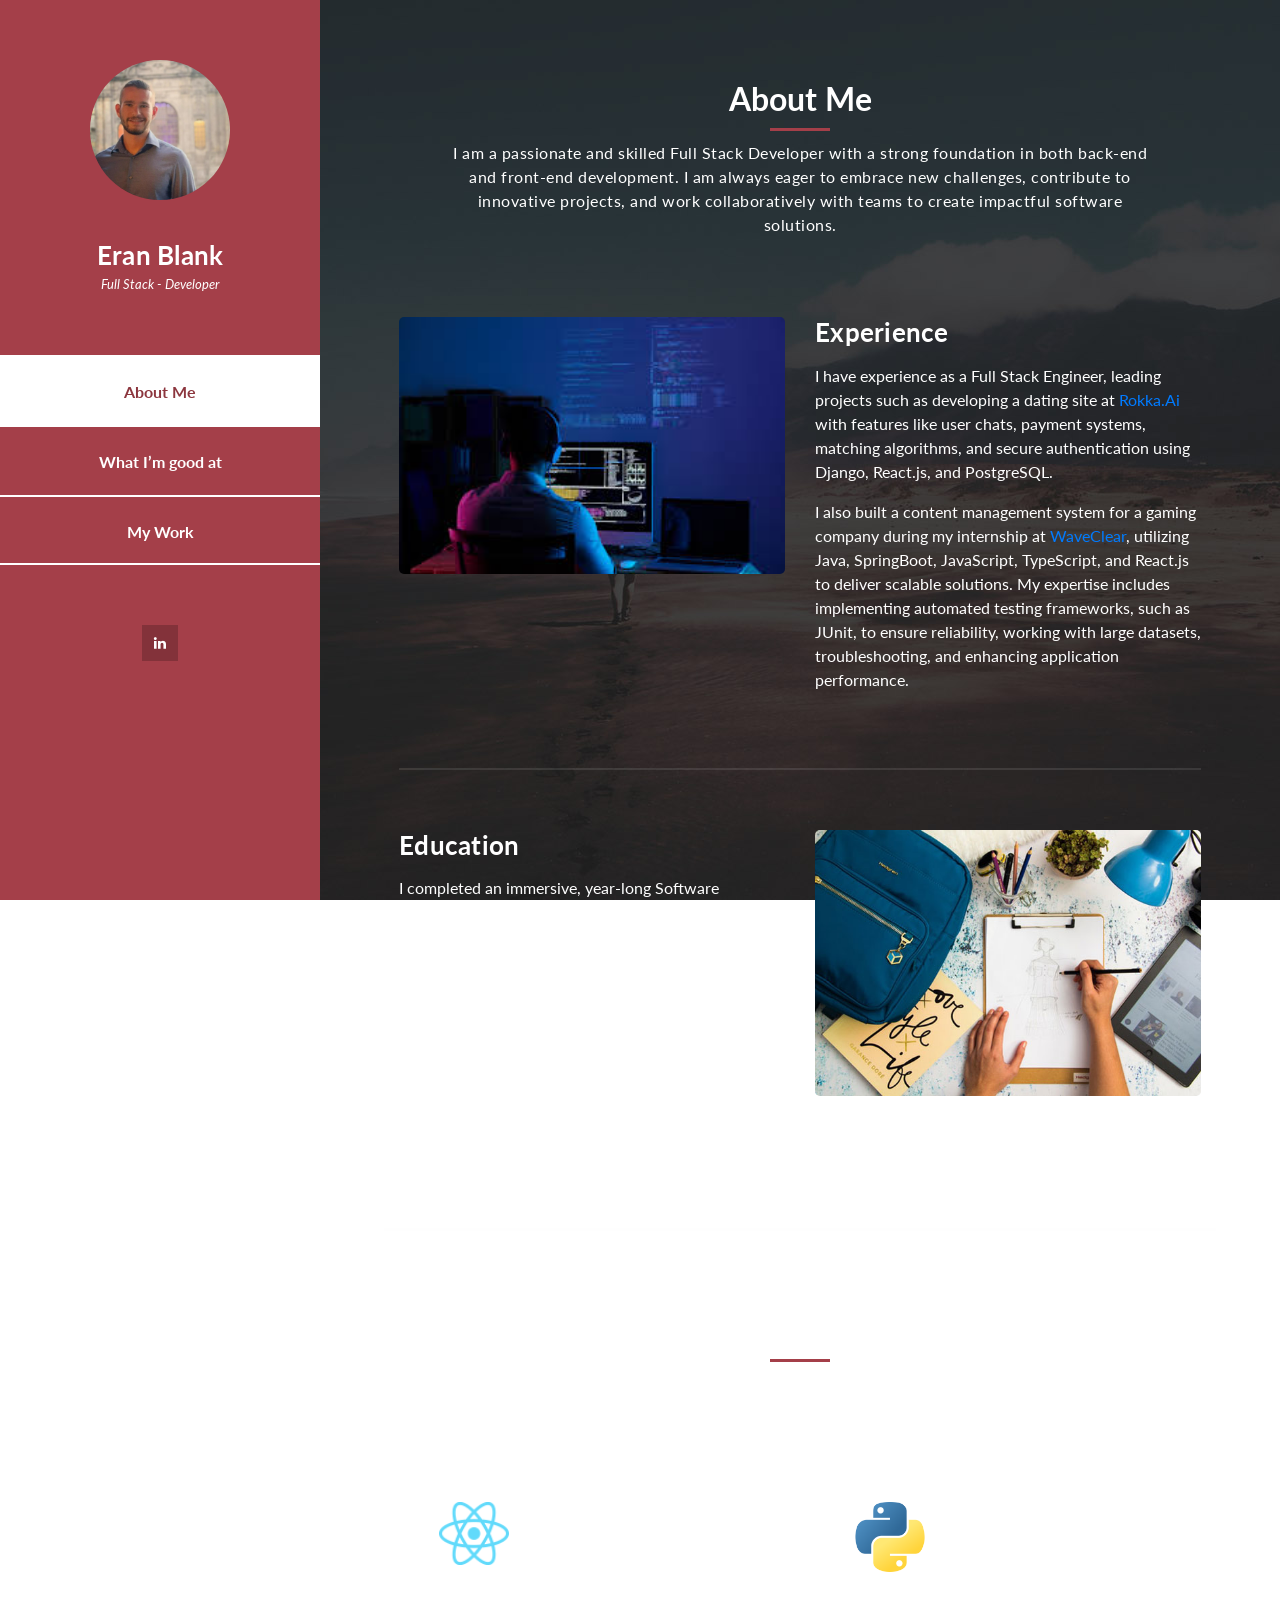
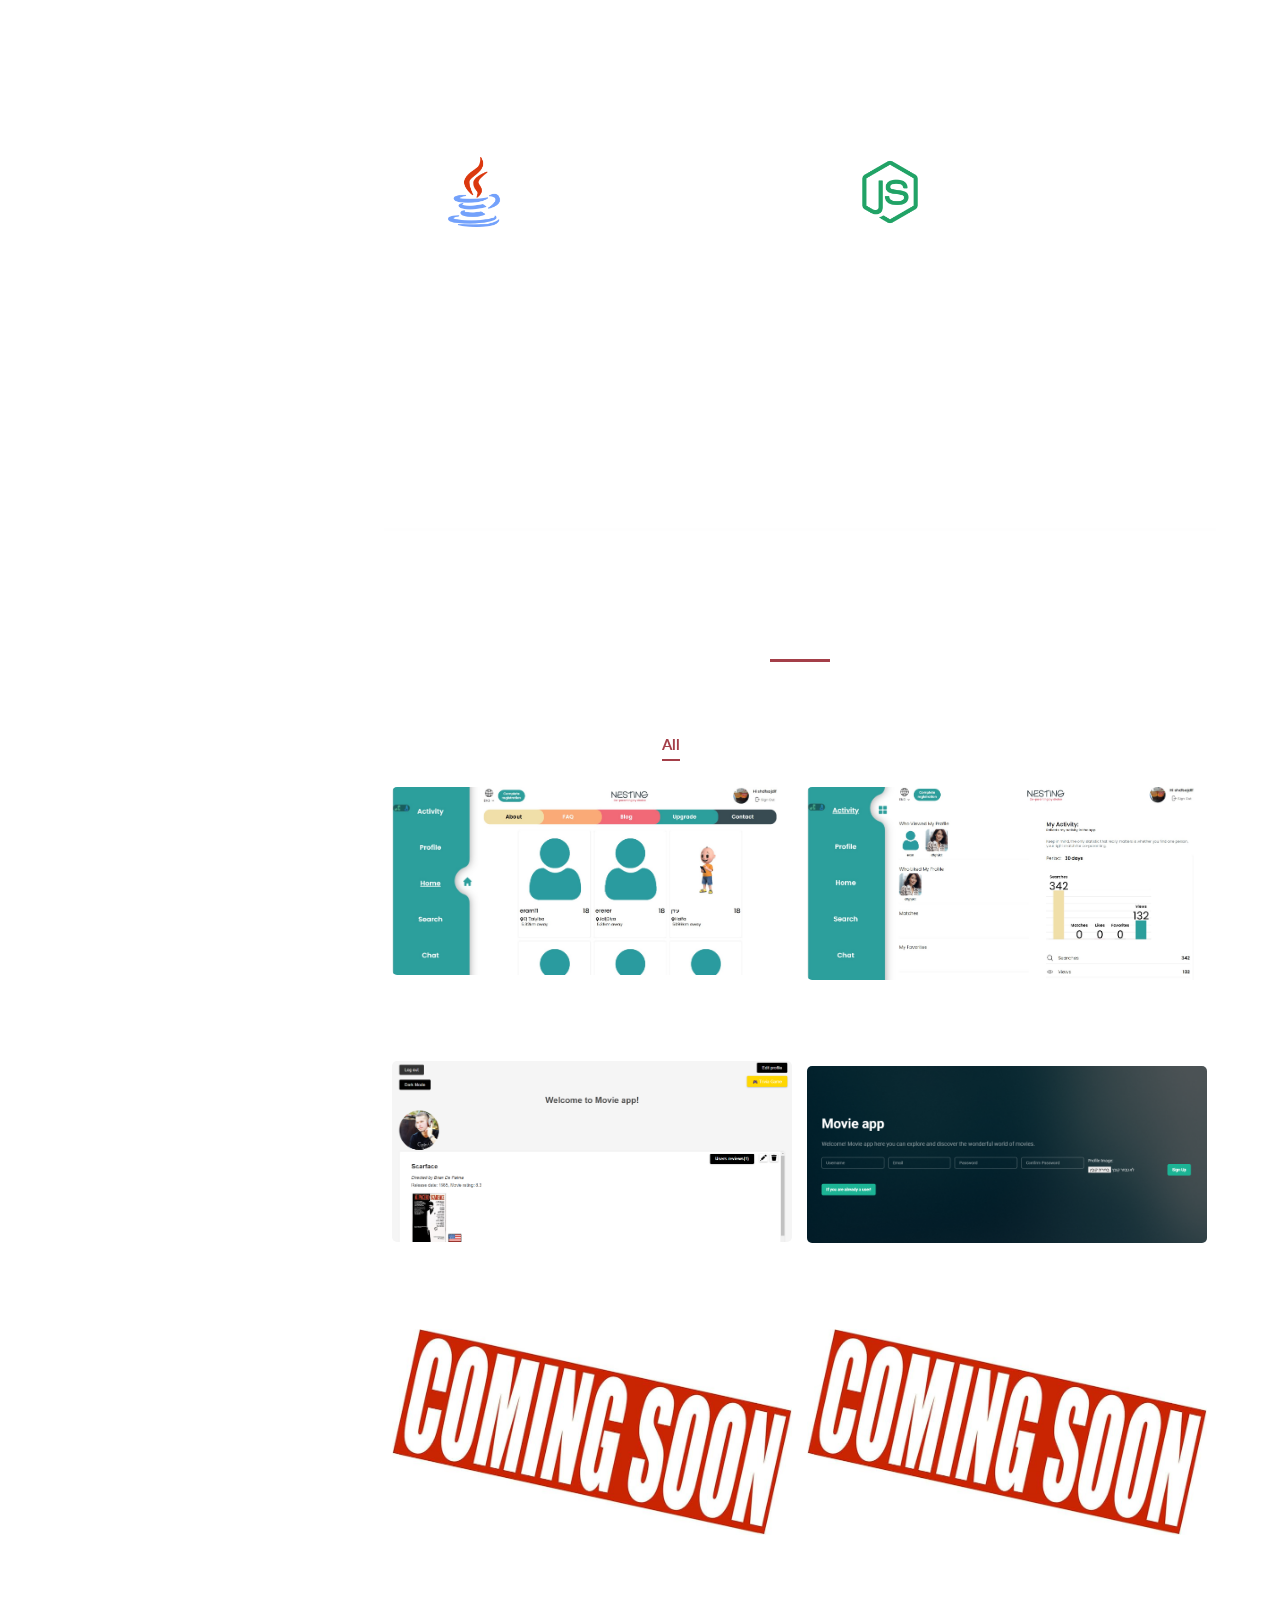
==== commit 6b741767: "Update index.html" ====
--- a/index.html
+++ b/index.html
@@ -201,8 +201,7 @@
                         data-title="Caption"
                         ><i class="fa fa-search"></i
                       ></a>
-                      <h4>First Title</h4>
-                      <span>free to use our template</span>
+                      <h4>Dating App</h4>
                     </figcaption>
                   </figure>
                 </div>
@@ -220,8 +219,7 @@
                         data-title="Caption"
                         ><i class="fa fa-search"></i
                       ></a>
-                      <h4>Second Title</h4>
-                      <span>please tell your friends</span>
+                      <h4>Dating App</h4>
                     </figcaption>
                   </figure>
                 </div>
@@ -239,8 +237,7 @@
                         data-title="Caption"
                         ><i class="fa fa-search"></i
                       ></a>
-                      <h4>Item Third</h4>
-                      <span>customize anything</span>
+                      <h4>Movie App</h4>
                     </figcaption>
                   </figure>
                 </div>
@@ -258,8 +255,7 @@
                         data-title="Caption"
                         ><i class="fa fa-search"></i
                       ></a>
-                      <h4>Item Fourth</h4>
-                      <span>Re-distribution not allowed</span>
+                      <h4>Movie App</h4>
                     </figcaption>
                   </figure>
                 </div>
@@ -277,8 +273,7 @@
                         data-title="Caption"
                         ><i class="fa fa-search"></i
                       ></a>
-                      <h4>Fifth Awesome</h4>
-                      <span>Ut sollicitudin risus</span>
+                      <h4>Cms</h4>
                     </figcaption>
                   </figure>
                 </div>
@@ -296,8 +291,7 @@
                         data-title="Caption"
                         ><i class="fa fa-search"></i
                       ></a>
-                      <h4>Awesome Sixth</h4>
-                      <span>Donec eget massa ante</span>
+                      <h4>Cms</h4>
                     </figcaption>
                   </figure>
                 </div>
--- a/assets/css/templatemo-style.css
+++ b/assets/css/templatemo-style.css
@@ -0,0 +1,811 @@
+/*
+
+Reflux Template
+
+https://templatemo.com/tm-531-reflux
+
+*/
+
+@import url(fontawesome.css);
+@import url("https://fonts.googleapis.com/css?family=Lato:100,300,400,700,900");
+body {
+    font-family: 'Lato', sans-serif;
+}
+
+#page-wraper {
+    background: url(../images/page-bg.jpg) no-repeat center center fixed;
+    -webkit-background-size: cover;
+    -moz-background-size: cover;
+    -o-background-size: cover;
+    background-size: cover;
+    width: 100%;
+}
+
+
+/* Basic */
+
+body {
+    overflow-x: hidden;
+}
+
+input,
+select,
+textarea {
+    outline: none;
+}
+
+a,
+a:hover {
+    text-decoration: none;
+}
+
+p {
+    font-size: 16px;
+    line-height: 24px;
+    color: #fff;
+}
+
+h4 {
+    font-size: 26px;
+    font-weight: 700;
+    color: #fff;
+    letter-spacing: 0.25px;
+}
+
+img {
+    width: 100%;
+    overflow: hidden;
+}
+
+ul {
+    padding: 0;
+    margin: 0;
+    list-style: none;
+}
+
+ul li {
+    display: inline-block;
+}
+
+html {
+    -webkit-box-sizing: border-box;
+    -moz-box-sizing: border-box;
+    box-sizing: border-box;
+}
+
+*,
+*:before,
+*:after {
+    -webkit-box-sizing: inherit;
+    -moz-box-sizing: inherit;
+    box-sizing: inherit;
+}
+
+.clearfix {
+    zoom: 1;
+}
+
+.clearfix:before,
+.clearfix:after {
+    content: "";
+    display: table;
+}
+
+.clearfix:after {
+    clear: both;
+}
+
+.container {
+    margin: 0 auto;
+}
+
+.main-nav {
+    text-align: center;
+}
+
+.main-nav li:last-child a {
+    border-bottom: 2px solid #fff;
+}
+
+.main-nav li {
+    display: block;
+}
+
+.main-nav li a {
+    height: 70px;
+    line-height: 70px;
+    display: inline-block;
+    font-size: 16px;
+    font-weight: 700;
+    color: #fff;
+    width: 100%;
+    transition: all 0.5s;
+    border-top: 2px solid #fff;
+}
+
+.main-nav li:hover a,
+.main-nav li.active a {
+    background: #fff;
+    color: #8c363e;
+}
+
+/* Sidebar Menu */
+
+.menu .image {
+    margin-top: 60px;
+}
+
+.menu .image img {
+    width: 140px;
+    height: 140px;
+    border-radius: 50%;
+    text-align: center;
+}
+
+.menu .author-content {
+    margin: 40px 0px 60px 0px;
+}
+
+.menu .author-content h4 {
+    margin-bottom: 0px;
+}
+
+.menu .author-content span {
+    font-size: 13px;
+    font-style: italic;
+    color: #fff;
+}
+
+.menu .social-network {
+    margin-top: 60px;
+}
+
+.menu .social-network ul li {
+    margin: 0 3px;
+}
+
+.menu .social-network ul li a {
+    width: 40px;
+    height: 40px;
+    display: inline-block;
+    text-align: center;
+    line-height: 40px;
+    background-color: rgba(0, 0, 0, 0.2);
+    color: #fff;
+    font-size: 14px;
+    transition: all 0.5s;
+}
+
+.menu .social-network ul li a:hover {
+    background-color: #fff;
+    color: #a43f49;
+}
+
+.menu .copyright-text {
+    position: relative;
+    margin-top: 60px;
+}
+
+.menu .copyright-text p {
+    border-top: 1px solid rgba(250, 250, 250, 0.1);
+    display: inline-block;
+    width: 100%;
+    padding-left: 30px;
+    padding-right: 30px;
+    padding-top: 30px;
+    font-size: 13px;
+}
+
+.menu:before,
+.menu:after {
+    content: "";
+    display: table;
+}
+
+.menu:after {
+    clear: both;
+}
+
+.menu a {
+    text-decoration: none;
+    color: inherit;
+}
+
+.menu {
+    text-align: center;
+}
+
+.menu::-webkit-scrollbar {
+    display: none;
+}
+
+.menu {
+    left: 10%;
+  -webkit-transition: -webkit-transform 233ms cubic-bezier(0, 0, 0.21, 1);
+  -webkit-overflow-scrolling: touch;
+  background-color: #a43f49;
+  box-sizing: border-box;
+  height: 100vh;  
+  max-height: 100vh !important;
+  max-width: 80vw !important;
+  min-width: 45px !important;
+  outline: none;
+  overflow-x: hidden !important;
+  overflow-y: auto !important;
+  padding: 0;
+  position: fixed !important;
+  top: calc(0px);  
+  width: 20%;
+  will-change: transform;
+  z-index: 9999 !important;
+}
+
+.menu-toggle {
+  color: #fff;
+  cursor: pointer;
+  font-size: 25px;
+  position: fixed;
+  right: 25px;
+  top: 25px;
+}
+
+#menu-toggle {
+    z-index: 999;
+    cursor: pointer;
+    position: fixed;
+    top: 0;
+    left: 0;
+    color: #a43f49;
+    background-color: #fff;
+    width: 60px;
+    height: 60px;
+    text-align: center;
+    display: inline-block;
+    line-height: 60px;
+}
+
+.menu-close {
+  cursor: pointer;
+}
+
+#menu-close {
+    cursor: pointer;
+    text-align: right;
+    color: #a43f49;
+    background-color: #fff;
+    width: 100%;
+    height: 60px;
+    text-align: center;
+    display: inline-block;
+    line-height: 60px;
+}
+
+
+/* Section */
+
+.section {
+    color: #fff;
+    width: 55%;
+    right: 10%;
+    left: 35%;
+    position: relative;
+    min-height: 100vh;
+    padding-bottom: 80px;
+    border-bottom: 3px solid rgba(250, 250, 250, 0.25);
+}
+
+.section-heading {
+    text-align: center;
+    padding: 80px 45px;
+}
+
+.section-heading h2 {
+    font-size: 32px;
+    font-weight: 700;
+    color: #fff;
+}
+
+.section-heading .line-dec {
+    width: 60px;
+    height: 3px;
+    background-color: #a43f49;
+    margin: 10px auto;
+}
+
+.section-heading span {
+    margin-top: 5px;
+    font-size: 16px;
+    color: #fff;
+    letter-spacing: 0.5px;
+}
+
+
+/* Buttons */
+
+.white-button a {
+    display: inline-block;
+    padding: 12px 20px;
+    background-color: #fff;
+    color: #a43f49;
+    font-size: 13px;
+    font-weight: 800;
+    letter-spacing: 0.5px;
+    text-transform: uppercase;
+    transition: all 0.5s;
+}
+
+.white-button a:hover {
+    background-color: #a43f49;
+    color: #fff;
+}
+
+button {
+    display: inline-block;
+    padding: 10px 20px;
+    background-color: #fff;
+    color: #a43f49;
+    font-size: 12px;
+    font-weight: 800;
+    letter-spacing: 0.5px;
+    text-transform: uppercase;
+    transition: all 0.5s;
+    border: none;
+    outline: none;
+    cursor: pointer;
+}
+
+button:hover {
+    outline: none;
+    background-color: #a43f49;
+    color: #fff;
+}
+
+
+/* Left & Right Post */
+
+.right-image-post {
+    margin-top: 60px;
+    padding-top: 60px;
+    border-top: 2px solid rgba(250, 250, 250, 0.1);
+}
+
+.left-image img,
+.right-image img {
+    border-radius: 5px;
+}
+
+.right-image-post h4,
+.left-image-post h4 {
+    margin-top: 30px;
+}
+
+.right-image-post p,
+.left-image-post p {
+    margin-top: 20px;
+}
+
+.right-image-post .white-button,
+.left-image-post .white-button {
+    margin-top: 30px;
+}
+
+
+/* Services */
+
+.my-services .col-md-6 {
+    padding-left: 5px;
+    padding-right: 5px;
+}
+
+.service-item {
+    margin-bottom: 10px;
+    padding: 50px;
+    background-color: rgba(250, 250, 250, 0.1);
+    transition: all 0.5s;
+}
+
+.service-item h4 {
+    transition: all 0.5s;
+}
+
+.service-item p {
+    transition: all 0.5s;
+}
+
+.service-item:hover {
+    background-color: rgba(250, 250, 250, 1);
+}
+
+.service-item:hover h4 {
+    color: #1e1e1e;
+}
+
+.service-item:hover p {
+    color: #4a4a4a;
+}
+
+.service-item .service-icon {
+    width: 70px;
+    height: 70px;
+    display: inline-block;
+    margin-bottom: 30px;
+    background-size: contain;
+    background-repeat: no-repeat;
+    transition: all 0.5s;
+}
+
+.service-item .first-service-icon {
+    background-image: url(../images/first-white-icon.png);
+}
+
+.service-item:hover .first-service-icon {
+    background-image: url(../images/first-main-icon.png);
+}
+
+.service-item .second-service-icon {
+    background-image: url(../images/second-white-icon.png);
+}
+
+.service-item:hover .second-service-icon {
+    background-image: url(../images/second-main-icon.png);
+}
+
+.service-item .third-service-icon {
+    background-image: url(../images/third-white-icon.png);
+}
+
+.service-item:hover .third-service-icon {
+    background-image: url(../images/third-main-icon.png);
+}
+
+.service-item .fourth-service-icon {
+    background-image: url(../images/fourth-white-icon.png);
+}
+
+.service-item:hover .fourth-service-icon {
+    background-image: url(../images/fourth-main-icon.png);
+}
+
+
+/* My Work */
+
+section.my-work .section-heading {
+    text-align: center;
+    padding: 80px 45px 50px 45px;
+}
+
+.isotope-wrapper {
+    position: relative;
+    width: 100%;
+    margin: auto;
+}
+
+.isotope-toolbar input[type="radio"] {
+    display: none;
+}
+
+.isotope-toolbar span {
+    text-transform: capitalize;
+    display: inline-block;
+    margin-right: 15px;
+    padding-bottom: 3px;
+    font-size: 15px;
+    font-weight: 700;
+    border-bottom: 2px solid transparent;
+    transform: ease-in-out 0.5s;
+    cursor: pointer;
+}
+
+.isotope-toolbar input[type="radio"]:checked + span {
+    color: #a43f49;
+    border-bottom: 2px solid #a43f49;
+}
+
+.isotope-box {
+    position: relative;
+    width: 100%;
+}
+
+.isotope-toolbar {
+    text-align: center;
+    margin: 10px;
+}
+
+.isotope-toolbar p {
+    border-top: 1px solid #fff;
+    padding-top: 15px;
+}
+
+.isotope-toolbar a {
+    color: #fff;
+}
+
+.isotope-item {
+    position: relative;
+    width: 48%;
+    margin: 1%;
+    border-bottom: 2px solid rgba(250,250,250,0.1);
+    padding-bottom: 30px;
+    margin-bottom: 30px;
+}
+
+.isotope-item img {
+    top: 0;
+    left: 0;
+    width: 100%;
+    height: 100%;
+    border-radius: 5px;
+}
+
+.lazyload {
+    background: #f7f7f7;
+}
+
+.lazyloading {
+    background: #f7f7f7 url(//afarkas.github.io/lazysizes/assets/imgs/loader.gif) no-repeat center;
+    min-height: 60px;
+}
+
+figure.snip1321 {
+  overflow: hidden;
+  text-align: center;
+  -webkit-perspective: 50em;
+  perspective: 50em;
+}
+figure.snip1321 * {
+  -webkit-box-sizing: padding-box;
+  box-sizing: padding-box;
+  -webkit-transition: all 0.2s ease-out;
+  transition: all 0.2s ease-out;
+}
+figure.snip1321 figcaption {
+  top: 50%;
+  left: 20px;
+  right: 20px;
+  position: absolute;
+  opacity: 0;
+  z-index: 1;
+}
+figure.snip1321 h4 {
+    margin-top: 15px;
+  margin-bottom: 5px;
+  color: #232323;
+}
+figure.snip1321 span {
+    font-size: 14px;
+    font-style: italic;
+    display: block;
+    color: #7a7a7a;
+}
+figure.snip1321 i {
+  position: relative!important;
+  font-size: 18px;
+  background-color: #a43f49;
+  width: 40px;
+  height: 40px;
+  display: inline-block;
+  text-align: center;
+  line-height: 40px;
+  border-radius: 5px;
+  color: #fff;
+}
+figure.snip1321:after {
+  background-color: #ffffff;
+  position: absolute;
+  content: "";
+  display: block;
+  top: 20px;
+  left: 20px;
+  right: 20px;
+  bottom: 20px;
+  -webkit-transition: all 0.4s ease-in-out;
+  transition: all 0.4s ease-in-out;
+  -webkit-transform: rotateX(-90deg);
+  transform: rotateX(-90deg);
+  -webkit-transform-origin: 50% 50%;
+  -ms-transform-origin: 50% 50%;
+  transform-origin: 50% 50%;
+  opacity: 0;
+}
+figure.snip1321 a {
+  left: 0;
+  right: 0;
+  top: 0;
+  bottom: 0;
+  z-index: 1;
+}
+figure.snip1321:hover figcaption,
+figure.snip1321.hover figcaption {
+  -webkit-transform: translateY(-50%);
+  transform: translateY(-50%);
+  opacity: 1;
+  -webkit-transition-delay: 0.2s;
+  transition-delay: 0.2s;
+}
+figure.snip1321:hover:after,
+figure.snip1321.hover:after {
+  -webkit-transform: rotateX(0);
+  transform: rotateX(0);
+  opacity: 0.9;
+}
+
+
+/* Contact Me */
+
+section.contact-me {
+    border-bottom: none;
+}
+
+#contact input {
+    background-color: rgba(250,250,250,0.1);
+    border: 1px solid rgba(250,250,250,1);
+    border-radius: 0px;
+    margin-bottom: 30px;
+    color: #fff;
+    font-size: 14px;
+    height: 40px;
+    line-height: 40px;
+    width: 100%;
+    padding-left: 15px;
+}
+
+#contact input:focus {
+    outline: none;
+    box-shadow: none;
+}
+
+#contact textarea {
+    background-color: rgba(250,250,250,0.1);
+    border: 1px solid rgba(250,250,250,1);
+    border-radius: 0px;
+    margin-bottom: 30px;
+    color: #fff;
+    font-size: 14px;
+    height: 180px;
+    max-height: 220px;
+    line-height: 40px;
+    width: 100%;
+    padding-left: 15px;
+}
+
+#contact textarea:focus {
+    outline: none;
+    box-shadow: none;
+}
+
+#contact {
+    text-align: center;
+}
+
+@media screen and (max-width: 1680px) {
+    .menu {
+        left: 5%;
+    }
+
+    .section {
+        color: #fff;
+        width: 65%;
+        right: 5%;
+        left: 30%;
+    }
+}
+
+@media screen and (max-width: 1680px) and (min-width: 846px) { 
+    .menu .social-network ul li a {
+        width: 36px;
+        height: 36px;
+        line-height: 36px;
+    }
+
+    .menu .social-network ul li {
+        margin: 0;
+    }
+
+    .menu .image {
+        margin-top: 60px;
+    }
+}
+
+@media screen and (max-width: 1280px) {
+    .menu {
+        left: 0%;
+    }
+
+    .right-image-post h4,
+    .left-image-post h4 {
+        margin-top: 0px;
+    }
+
+    .right-image-post p,
+    .left-image-post p {
+        margin-top: 15px;
+    }
+
+    .right-image-post .white-button,
+    .left-image-post .white-button {
+        margin-top: 25px;
+    }
+
+}
+
+.menu .container {
+    padding-left: 0;
+    padding-right: 0;
+}
+
+@media screen and (max-width: 1280px) and (min-width: 846px) {
+    .menu {
+        width: 25%;
+    }
+}
+
+#menu-toggle,
+#menu-close {
+    display: none;
+}  
+
+@media screen and (max-width: 845px) {        
+    #menu-toggle,
+    #menu-close {
+        display: inline-block;
+    }    
+
+    .menu {        
+        width: 320px;
+        -webkit-transform: translateX(-100%) !important;
+        transform: translateX(-100%) !important;
+        transition: -webkit-transform 233ms cubic-bezier(0, 0, 0.21, 1);
+        transition: transform 233ms cubic-bezier(0, 0, 0.21, 1);
+        transition: transform 233ms cubic-bezier(0, 0, 0.21, 1), -webkit-transform 233ms cubic-bezier(0, 0, 0.21, 1);
+    }
+
+    .menu .image {
+        margin-top: 40px;        
+    }
+
+    .menu .image img {
+        width: 120px;
+        height: 120px;
+    }
+
+    .menu .author-content {
+        margin: 20px 0px 40px 0px;
+    }
+
+    .menu .container {
+        padding-left: 15px;
+        padding-right: 15px;
+    }
+
+    .menu.open {
+        display: inline-block;
+        -webkit-transform: translateX(0) !important;
+                transform: translateX(0) !important;
+    }
+
+    .responsive-nav {
+        display: inline-block;
+    }
+    .section {
+        width: 94%;
+        right: 3%;
+        left: 3%;
+    }
+    .isotope-item {
+        width: 94%;
+        margin: 3%;
+    }
+    .left-image-post img {
+        margin-bottom: 30px;
+    }
+    .right-image-post img {
+        margin-top: 30px;
+    }
+    .isotope-item {
+        border-bottom: none;
+        text-align: center;
+    }
+    .isotope-toolbar {
+        margin-bottom: 20px;
+    }
+}
